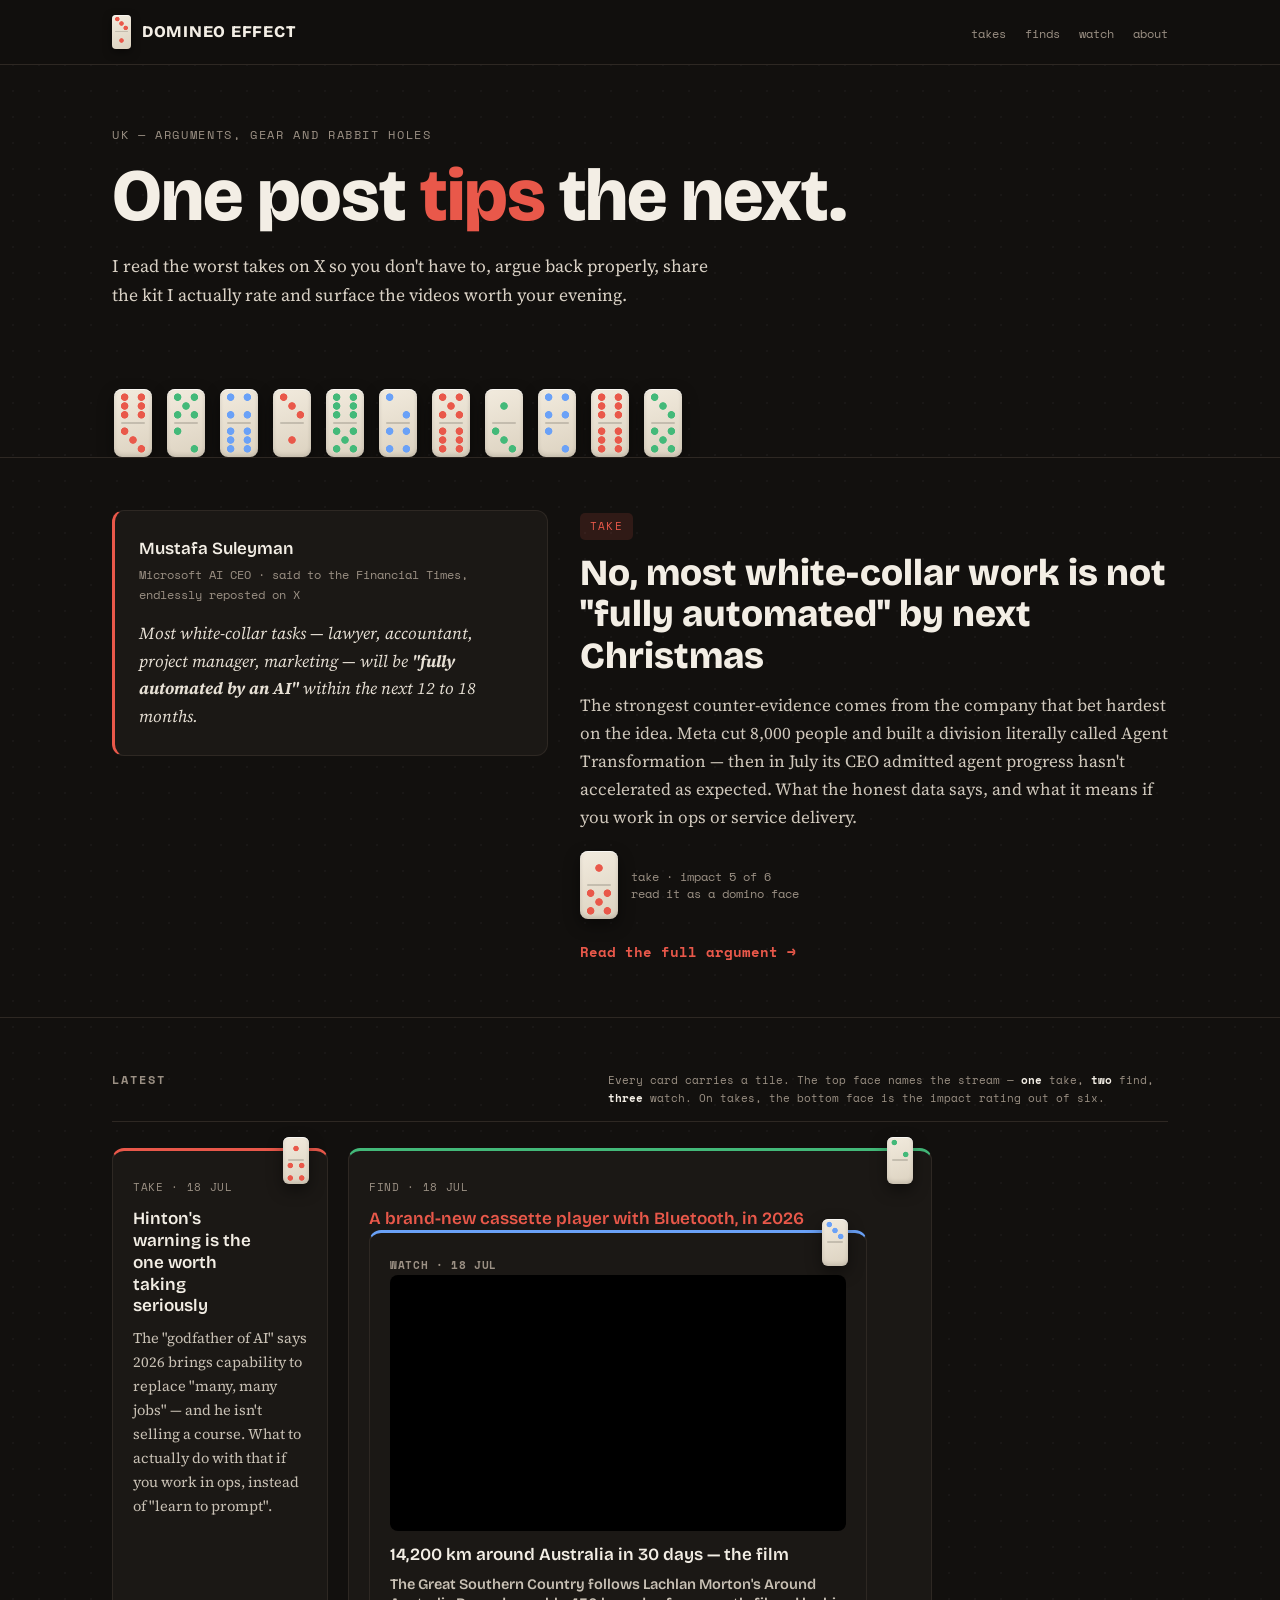
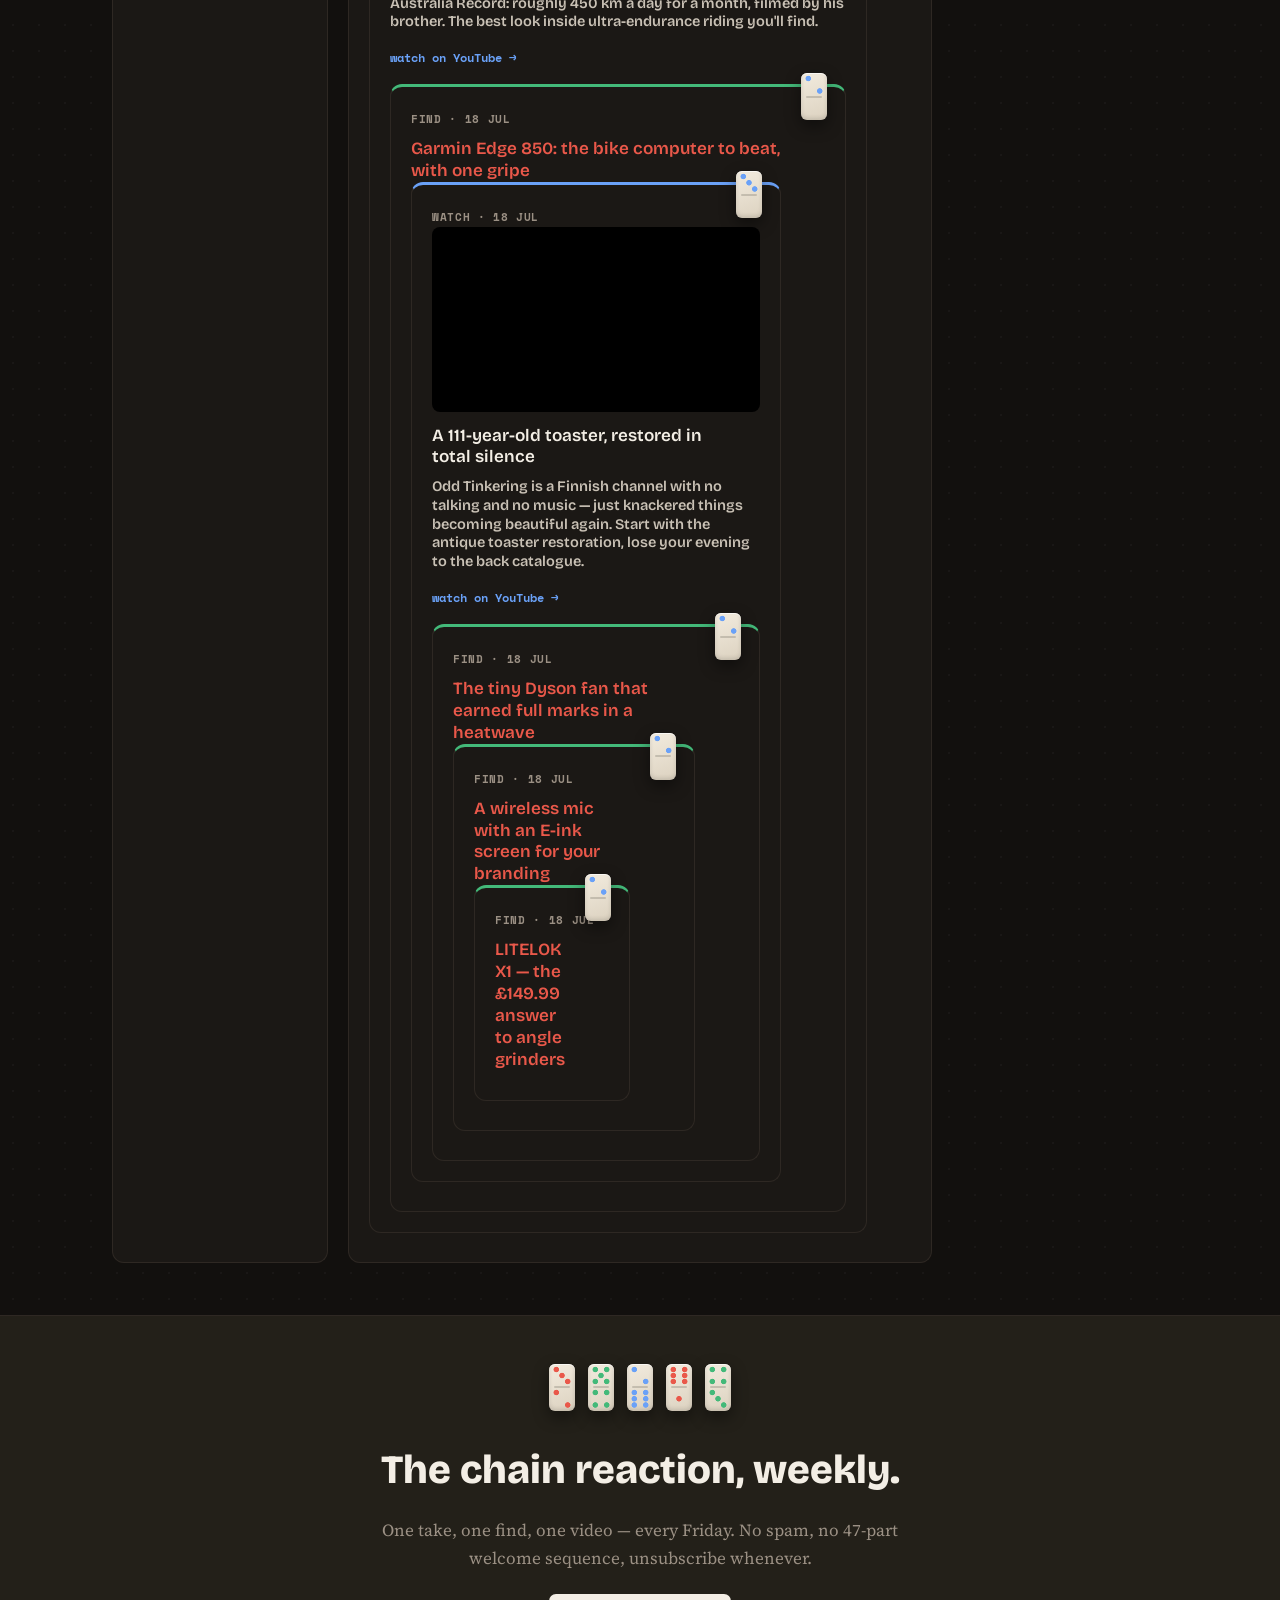
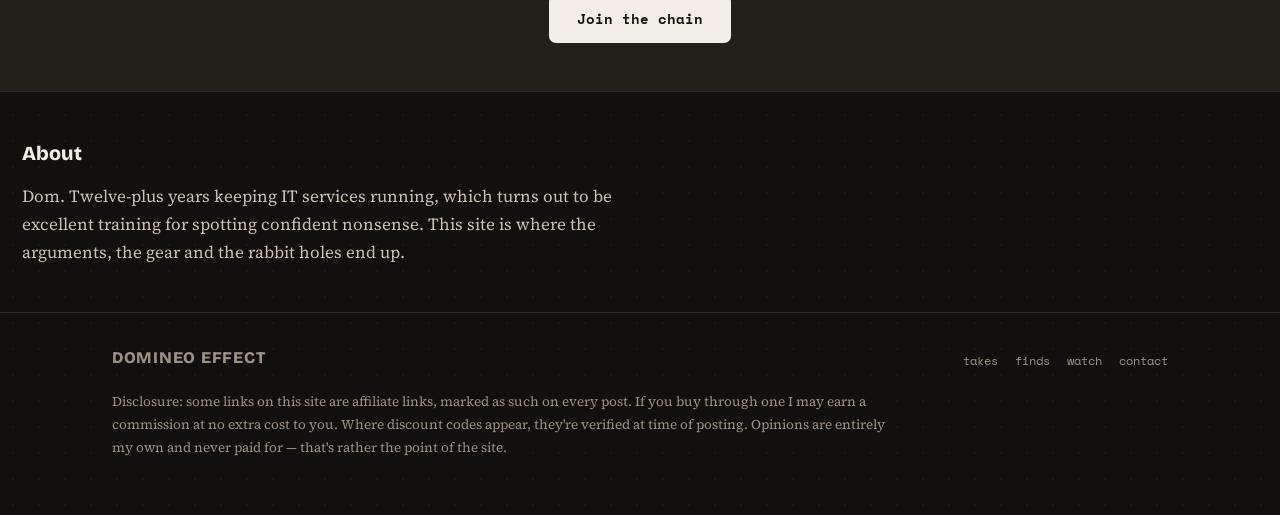
==== index.html @ 7960aaa4 "Delete all content from index.html Removed the entire content of index.html, including the doctype, " ====
<!DOCTYPE html>
<html lang="en-GB">
<head>
<meta charset="UTF-8">
<meta name="viewport" content="width=device-width, initial-scale=1.0">
<title>Domineo Effect — one post tips the next</title>
<meta name="description" content="Arguments, gear and rabbit holes. Takes on the worst posts on X, kit that's actually worth it, and videos worth your evening.">
<link rel="preconnect" href="https://fonts.googleapis.com">
<link rel="preconnect" href="https://fonts.gstatic.com" crossorigin>
<link href="https://fonts.googleapis.com/css2?family=Bricolage+Grotesque:opsz,wght@12..96,400;12..96,600;12..96,800&family=Source+Serif+4:opsz,ital,wght@8..60,0,400;8..60,0,600;8..60,1,400&family=Space+Mono:wght@400;700&display=swap" rel="stylesheet">
<link rel="stylesheet" href="style.css">
</head>
<body>

<header class="site">
  <div class="wrap">
    <a class="brand" href="/">
      <span class="tile" style="--pip:var(--take)" aria-hidden="true"><span class="face f3"></span><span class="face f1"></span></span>
      <span class="logo">DOMINEO EFFECT</span>
    </a>
    <nav class="main">
      <a href="#feed">takes</a><a href="#feed">finds</a><a href="#feed">watch</a><a href="#about">about</a>
    </nav>
  </div>
</header>

<section class="hero">
  <div class="wrap">
    <p class="kicker">UK — arguments, gear and rabbit holes</p>
    <h1>One post <em>tips</em> the next.</h1>
    <p class="lede">I read the worst takes on X so you don't have to, argue back properly, share the kit I actually rate and surface the videos worth your evening.</p>
    <div class="chain-rail">
      <span class="tile hero-tile" style="--pip:var(--take);animation-delay:0.00s" aria-hidden="true"><span class="face f6"></span><span class="face f3"></span></span>
      <span class="tile hero-tile" style="--pip:var(--find);animation-delay:0.13s" aria-hidden="true"><span class="face f5"></span><span class="face f2"></span></span>
      <span class="tile hero-tile" style="--pip:var(--watch);animation-delay:0.26s" aria-hidden="true"><span class="face f4"></span><span class="face f6"></span></span>
      <span class="tile hero-tile" style="--pip:var(--take);animation-delay:0.39s" aria-hidden="true"><span class="face f3"></span><span class="face f1"></span></span>
      <span class="tile hero-tile" style="--pip:var(--find);animation-delay:0.52s" aria-hidden="true"><span class="face f6"></span><span class="face f5"></span></span>
      <span class="tile hero-tile" style="--pip:var(--watch);animation-delay:0.65s" aria-hidden="true"><span class="face f2"></span><span class="face f4"></span></span>
      <span class="tile hero-tile" style="--pip:var(--take);animation-delay:0.78s" aria-hidden="true"><span class="face f5"></span><span class="face f6"></span></span>
      <span class="tile hero-tile" style="--pip:var(--find);animation-delay:0.91s" aria-hidden="true"><span class="face f1"></span><span class="face f3"></span></span>
      <span class="tile hero-tile" style="--pip:var(--watch);animation-delay:1.04s" aria-hidden="true"><span class="face f4"></span><span class="face f2"></span></span>
      <span class="tile hero-tile" style="--pip:var(--take);animation-delay:1.17s" aria-hidden="true"><span class="face f6"></span><span class="face f6"></span></span>
      <span class="tile hero-tile" style="--pip:var(--find);animation-delay:1.30s" aria-hidden="true"><span class="face f3"></span><span class="face f5"></span></span>
    </div>
  </div>
</section>

<section class="featured">
  <div class="wrap">
    <div class="grid">
      <div class="xcard">
        <p class="who">Mustafa Suleyman</p>
        <p class="handle">Microsoft AI CEO · said to the Financial Times, endlessly reposted on X</p>
        <blockquote>Most white-collar tasks — lawyer, accountant, project manager, marketing — will be <strong>"fully automated by an AI"</strong> within the next 12 to 18 months.</blockquote>
      </div>
      <div>
        <span class="stream-label label-take">Take</span>
        <h2>No, most white-collar work is not "fully automated" by next Christmas</h2>
        <p class="standfirst">The strongest counter-evidence comes from the company that bet hardest on the idea. Meta cut 8,000 people and built a division literally called Agent Transformation — then in July its CEO admitted agent progress hasn't accelerated as expected. What the honest data says, and what it means if you work in ops or service delivery.</p>
        <div class="impact">
          <span class="tile" aria-hidden="true"><span class="face f1"></span><span class="face f5"></span></span>
          <span>take · impact 5 of 6<br>read it as a domino face</span>
        </div>
        <a class="readmore" href="take-ai-jobs.html">Read the full argument →</a>
      </div>
    </div>
  </div>
</section>

<section class="feed" id="feed">
  <div class="wrap">
    <div class="feed-head">
      <h3>Latest</h3>
      <p class="key">Every card carries a tile. The top face names the stream — <b>one</b> take, <b>two</b> find, <b>three</b> watch. On takes, the bottom face is the impact rating out of six.</p>
    </div>
    <div class="rule"></div>
    <div class="cards">

      <a class="card take" href="#">
        <span class="badge"><span class="tile tile-sm" aria-hidden="true"><span class="face f1"></span><span class="face f4"></span></span></span>
        <span class="date">TAKE · 18 JUL</span>
        <h4>Hinton's warning is the one worth taking seriously</h4>
        <p>The "godfather of AI" says 2026 brings capability to replace "many, many jobs" — and he isn't selling a course. What to actually do with that if you work in ops, instead of "learn to prompt".</p>
      </a>

      <article class="card find">
        <span class="badge"><span class="tile tile-sm" aria-hidden="true"><span class="face f2"></span><span class="face f0"></span></span></span>
        <span class="date">FIND · 18 JUL</span>
        <h4><a href="https://www.techradar.com/tech/the-best-tech-of-2026-so-far-the-21-finest-gadgets-weve-tested-this-year" target="_blank" rel="noopener">A brand-new cassette player with Bluetooth, in 2026</a>

      <article class="card watch">
        <span class="badge"><span class="tile tile-sm" aria-hidden="true"><span class="face f3"></span><span class="face f0"></span></span></span>
        <span class="date">WATCH · 18 JUL</span>
        <div class="embed"><iframe src="https://www.youtube-nocookie.com/embed/XW1F79sfftA" title="The Great Southern Country — Lachlan Morton's Around Australia Record" loading="lazy" referrerpolicy="strict-origin-when-cross-origin" allow="accelerometer; autoplay; clipboard-write; encrypted-media; gyroscope; picture-in-picture" allowfullscreen></iframe></div>
        <h4>14,200 km around Australia in 30 days — the film</h4>
        <p>The Great Southern Country follows Lachlan Morton's Around Australia Record: roughly 450 km a day for a month, filmed by his brother. The best look inside ultra-endurance riding you'll find.</p>
        <p class="links"><a href="https://www.youtube.com/watch?v=XW1F79sfftA" target="_blank" rel="noopener">watch on YouTube →</a>

      <article class="card find">
        <span class="badge"><span class="tile tile-sm" aria-hidden="true"><span class="face f2"></span><span class="face f0"></span></span></span>
        <span class="date">FIND · 18 JUL</span>
        <h4><a href="https://www.cyclingweekly.com/group-tests/cycling-gps-units-buyers-guide-181254" target="_blank" rel="noopener">Garmin Edge 850: the bike computer to beat, with one gripe</a>

      <article class="card watch">
        <span class="badge"><span class="tile tile-sm" aria-hidden="true"><span class="face f3"></span><span class="face f0"></span></span></span>
        <span class="date">WATCH · 18 JUL</span>
        <div class="embed"><iframe src="https://www.youtube-nocookie.com/embed/Ab02a_EKtcg" title="Odd Tinkering — 111 Years Old Antique Toaster Restoration" loading="lazy" referrerpolicy="strict-origin-when-cross-origin" allow="accelerometer; autoplay; clipboard-write; encrypted-media; gyroscope; picture-in-picture" allowfullscreen></iframe></div>
        <h4>A 111-year-old toaster, restored in total silence</h4>
        <p>Odd Tinkering is a Finnish channel with no talking and no music — just knackered things becoming beautiful again. Start with the antique toaster restoration, lose your evening to the back catalogue.</p>
        <p class="links"><a href="https://www.youtube.com/watch?v=Ab02a_EKtcg" target="_blank" rel="noopener">watch on YouTube →</a>

      <article class="card find">
        <span class="badge"><span class="tile tile-sm" aria-hidden="true"><span class="face f2"></span><span class="face f0"></span></span></span>
        <span class="date">FIND · 18 JUL</span>
        <h4><a href="https://www.techradar.com/home/top-tech-of-the-month-the-best-new-gadgets-weve-tested-for-july-2026" target="_blank" rel="noopener">The tiny Dyson fan that earned full marks in a heatwave</a>

      <article class="card find">
        <span class="badge"><span class="tile tile-sm" aria-hidden="true"><span class="face f2"></span><span class="face f0"></span></span></span>
        <span class="date">FIND · 18 JUL</span>
        <h4><a href="https://www.techradar.com/tech/top-tech-of-the-month-the-best-new-gadgets-weve-tested-for-june-2026" target="_blank" rel="noopener">A wireless mic with an E-ink screen for your branding</a>

      <article class="card find">
        <span class="badge"><span class="tile tile-sm" aria-hidden="true"><span class="face f2"></span><span class="face f0"></span></span></span>
        <span class="date">FIND · 18 JUL</span>
        <h4><a href="https://www.litelok.com/blogs/news/21-cool-bike-accessories-and-bike-gadgets-for-2021" target="_blank" rel="noopener">LITELOK X1 — the £149.99 answer to angle grinders</a>

    </div>
  </div>
</section>

<section class="chain">
  <div class="wrap">
    <div class="rail">
      <span class="tile tile-sm" style="--pip:var(--take)" aria-hidden="true"><span class="face f3"></span><span class="face f2"></span></span>
      <span class="tile tile-sm" style="--pip:var(--find)" aria-hidden="true"><span class="face f5"></span><span class="face f4"></span></span>
      <span class="tile tile-sm" style="--pip:var(--watch)" aria-hidden="true"><span class="face f2"></span><span class="face f6"></span></span>
      <span class="tile tile-sm" style="--pip:var(--take)" aria-hidden="true"><span class="face f6"></span><span class="face f1"></span></span>
      <span class="tile tile-sm" style="--pip:var(--find)" aria-hidden="true"><span class="face f4"></span><span class="face f3"></span></span>
    </div>
    <h3>The chain reaction, weekly.</h3>
    <p>One take, one find, one video — every Friday. No spam, no 47-part welcome sequence, unsubscribe whenever.</p>
    <a class="btn" href="#">Join the chain</a>
  </div>
</section>

<section class="about" id="about">
  <div class="wrap">
    <h3>About</h3>
    <p>Dom. Twelve-plus years keeping IT services running, which turns out to be excellent training for spotting confident nonsense. This site is where the arguments, the gear and the rabbit holes end up.</p>
  </div>
</section>

<footer class="site">
  <div class="wrap">
    <div class="top">
      <span class="logo">DOMINEO EFFECT</span>
      <nav>
        <a href="#feed">takes</a><a href="#feed">finds</a><a href="#feed">watch</a><a href="#about">contact</a>
      </nav>
    </div>
    <p class="disclosure">Disclosure: some links on this site are affiliate links, marked as such on every post. If you buy through one I may earn a commission at no extra cost to you. Where discount codes appear, they're verified at time of posting. Opinions are entirely my own and never paid for — that's rather the point of the site.</p>
  </div>
</footer>

</body>
</html>
---- style.css ----
/* Domineo Effect — shared styles. Edit here to restyle every page. */
:root{
  --paper:#12100E; --panel:#1B1815; --raised:#232019;
  --ink:#F3EEE5; --body:#C9C1B5; --muted:#9B9084; --line:#2E2823;
  --take:#E9584A; --find:#43B979; --watch:#6AA1F7;
  --bone-a:#F2EBDE; --bone-b:#DCD2C0; --slot:#0B0A09;
}
*{box-sizing:border-box;margin:0;padding:0}
html{scroll-behavior:smooth}
body{
  background-color:var(--paper);
  background-image:radial-gradient(circle at 50% 50%, rgba(243,238,229,.035) 1px, transparent 1.4px);
  background-size:26px 26px;
  color:var(--ink);font-family:"Source Serif 4",Georgia,serif;font-size:17px;line-height:1.65;
}
a{color:inherit}
.wrap{max-width:1100px;margin:0 auto;padding:0 22px}

/* ---- domino tile ---- */
.tile{
  --pip:var(--slot); --pr:3.4px;
  display:inline-grid;grid-template-rows:1fr 1fr;
  width:38px;height:68px;border-radius:8px;flex:none;
  background:linear-gradient(160deg,var(--bone-a),var(--bone-b));
  box-shadow:inset 0 1px 0 rgba(255,255,255,.7), inset 0 -2px 4px rgba(0,0,0,.13), 0 6px 16px rgba(0,0,0,.45);
  position:relative;
}
.tile::after{content:"";position:absolute;left:7px;right:7px;top:50%;height:2px;margin-top:-1px;background:rgba(11,10,9,.16);border-radius:2px}
.face{background-repeat:no-repeat;background-position:center;border-radius:7px}
.tile-sm{width:26px;height:47px;--pr:2.4px;border-radius:6px}
.tile-sm::after{left:5px;right:5px}
.f0{background-image:none}
.f1{background-image:radial-gradient(circle at 50% 50%, var(--pip) var(--pr), transparent calc(var(--pr) + .7px))}
.f2{background-image:radial-gradient(circle at 28% 24%, var(--pip) var(--pr), transparent calc(var(--pr) + .7px)),radial-gradient(circle at 72% 76%, var(--pip) var(--pr), transparent calc(var(--pr) + .7px))}
.f3{background-image:radial-gradient(circle at 28% 24%, var(--pip) var(--pr), transparent calc(var(--pr) + .7px)),radial-gradient(circle at 50% 50%, var(--pip) var(--pr), transparent calc(var(--pr) + .7px)),radial-gradient(circle at 72% 76%, var(--pip) var(--pr), transparent calc(var(--pr) + .7px))}
.f4{background-image:radial-gradient(circle at 28% 24%, var(--pip) var(--pr), transparent calc(var(--pr) + .7px)),radial-gradient(circle at 72% 24%, var(--pip) var(--pr), transparent calc(var(--pr) + .7px)),radial-gradient(circle at 28% 76%, var(--pip) var(--pr), transparent calc(var(--pr) + .7px)),radial-gradient(circle at 72% 76%, var(--pip) var(--pr), transparent calc(var(--pr) + .7px))}
.f5{background-image:radial-gradient(circle at 28% 24%, var(--pip) var(--pr), transparent calc(var(--pr) + .7px)),radial-gradient(circle at 72% 24%, var(--pip) var(--pr), transparent calc(var(--pr) + .7px)),radial-gradient(circle at 50% 50%, var(--pip) var(--pr), transparent calc(var(--pr) + .7px)),radial-gradient(circle at 28% 76%, var(--pip) var(--pr), transparent calc(var(--pr) + .7px)),radial-gradient(circle at 72% 76%, var(--pip) var(--pr), transparent calc(var(--pr) + .7px))}
.f6{background-image:radial-gradient(circle at 28% 24%, var(--pip) var(--pr), transparent calc(var(--pr) + .7px)),radial-gradient(circle at 72% 24%, var(--pip) var(--pr), transparent calc(var(--pr) + .7px)),radial-gradient(circle at 28% 50%, var(--pip) var(--pr), transparent calc(var(--pr) + .7px)),radial-gradient(circle at 72% 50%, var(--pip) var(--pr), transparent calc(var(--pr) + .7px)),radial-gradient(circle at 28% 76%, var(--pip) var(--pr), transparent calc(var(--pr) + .7px)),radial-gradient(circle at 72% 76%, var(--pip) var(--pr), transparent calc(var(--pr) + .7px))}

/* ---- header ---- */
header.site{position:sticky;top:0;z-index:20;background:rgba(18,16,14,.9);backdrop-filter:blur(8px);border-bottom:1px solid var(--line)}
header.site .wrap{display:flex;align-items:center;justify-content:space-between;padding-top:15px;padding-bottom:15px}
.brand{display:flex;align-items:center;gap:11px;text-decoration:none}
.brand .tile{width:19px;height:34px;--pr:1.9px;border-radius:4px;box-shadow:inset 0 1px 0 rgba(255,255,255,.6),0 3px 8px rgba(0,0,0,.5)}
.brand .tile::after{left:3px;right:3px;height:1px}
.logo{font-family:"Bricolage Grotesque",sans-serif;font-weight:800;letter-spacing:.045em;font-size:1.02rem;text-decoration:none}
nav.main a{font-family:"Space Mono",monospace;font-size:.78rem;text-decoration:none;margin-left:19px;color:var(--muted)}
nav.main a:hover{color:var(--ink)}

/* ---- hero ---- */
.hero{padding:60px 0 0;border-bottom:1px solid var(--line);overflow:hidden}
.kicker{font-family:"Space Mono",monospace;font-size:.73rem;letter-spacing:.14em;text-transform:uppercase;color:var(--muted)}
.hero h1{font-family:"Bricolage Grotesque",sans-serif;font-weight:800;font-size:clamp(2.5rem,6.4vw,4.6rem);line-height:1;margin:16px 0 18px;letter-spacing:-.015em}
.hero h1 em{font-style:normal;color:var(--take)}
.hero p.lede{max-width:600px;font-size:1.09rem;color:#D9D1C5}
.chain-rail{display:flex;gap:15px;align-items:flex-end;height:104px;margin-top:44px;padding-left:2px}
.hero-tile{transform-origin:bottom right;animation:topple 5.2s cubic-bezier(.7,0,.3,1) infinite}
@keyframes topple{0%,6%{transform:rotate(0)}20%,68%{transform:rotate(70deg)}84%,100%{transform:rotate(0)}}
@media (prefers-reduced-motion:reduce){.hero-tile{animation:none;transform:rotate(26deg)}}

/* ---- featured ---- */
.featured{padding:52px 0;border-bottom:1px solid var(--line)}
.featured .grid{display:grid;grid-template-columns:1fr 1.35fr;gap:32px;align-items:start}
.xcard{background:var(--panel);border:1px solid var(--line);border-left:3px solid var(--take);border-radius:12px;padding:24px}
.xcard .who{font-family:"Bricolage Grotesque",sans-serif;font-weight:600}
.xcard .handle{font-family:"Space Mono",monospace;font-size:.75rem;color:var(--muted);margin-top:2px}
.xcard blockquote{margin:15px 0 0;font-size:1.05rem;font-style:italic;color:#E6DFD4}
.stream-label{display:inline-block;font-family:"Space Mono",monospace;font-size:.7rem;letter-spacing:.12em;text-transform:uppercase;padding:4px 10px;border-radius:5px;margin-bottom:13px;background:rgba(233,88,74,.14);color:var(--take)}
.label-take{background:rgba(233,88,74,.14);color:var(--take)}
.featured h2{font-family:"Bricolage Grotesque",sans-serif;font-weight:800;font-size:clamp(1.55rem,3.5vw,2.3rem);line-height:1.13;margin-bottom:13px}
.featured .standfirst{color:#CFC7BB;margin-bottom:20px}
.impact{display:flex;align-items:center;gap:13px;margin:18px 0}
.impact .tile{--pip:var(--take)}
.impact span{font-family:"Space Mono",monospace;font-size:.72rem;color:var(--muted);line-height:1.5}
.readmore{font-family:"Space Mono",monospace;font-size:.85rem;color:var(--take);text-decoration:none;font-weight:700}
.readmore:hover{text-decoration:underline}

/* ---- feed ---- */
.feed{padding:52px 0}
.feed-head{display:flex;align-items:baseline;justify-content:space-between;gap:20px;flex-wrap:wrap;margin-bottom:8px}
.feed h3{font-family:"Space Mono",monospace;font-size:.78rem;letter-spacing:.16em;text-transform:uppercase;color:var(--muted)}
.key{font-family:"Space Mono",monospace;font-size:.7rem;color:var(--muted);max-width:560px;line-height:1.6}
.key b{color:var(--ink);font-weight:700}
.rule{height:1px;background:var(--line);margin:14px 0 26px}
.cards{display:grid;grid-template-columns:repeat(3,1fr);gap:20px}
.card{display:block;text-decoration:none;background:var(--panel);border:1px solid var(--line);border-top:3px solid var(--line);border-radius:12px;padding:20px;position:relative;transition:transform .14s ease}
.card:hover{transform:translateY(-4px)}
.card .badge{position:absolute;top:-14px;right:18px}
.card.take{border-top-color:var(--take)}
.card.find{border-top-color:var(--find)}
.card.watch{border-top-color:var(--watch)}
.card.take .badge .tile{--pip:var(--take)}
.card.find .badge .tile{--pip:var(--find)}
.card.watch .badge .tile{--pip:var(--watch)}
.card .date{font-family:"Space Mono",monospace;font-size:.68rem;color:var(--muted);letter-spacing:.06em}
.card h4{font-family:"Bricolage Grotesque",sans-serif;font-weight:600;font-size:1.07rem;line-height:1.28;margin:9px 44px 9px 0}
.card p{font-size:.91rem;color:var(--body)}
.card h4 a{text-decoration:none}
.card h4 a:hover{text-decoration:underline}
.card .links{margin-top:11px}
.card .links a{font-family:"Space Mono",monospace;font-size:.73rem;font-weight:700;text-decoration:none;margin-right:15px}
.card .links a:hover{text-decoration:underline}
.card.find .links a{color:var(--find)}
.card.watch .links a{color:var(--watch)}
.card .dur{display:inline-block;font-family:"Space Mono",monospace;font-size:.68rem;background:rgba(106,161,247,.14);color:var(--watch);padding:3px 8px;border-radius:5px;margin-top:11px}
.card .aff{display:block;font-family:"Space Mono",monospace;font-size:.66rem;color:var(--muted);margin-top:13px;border-top:1px dashed var(--line);padding-top:9px}
.embed{position:relative;aspect-ratio:16/9;border-radius:8px;overflow:hidden;background:#000;margin-bottom:13px}
.embed iframe{position:absolute;inset:0;width:100%;height:100%;border:0}

/* ---- chain cta ---- */
.chain{border-top:1px solid var(--line);border-bottom:1px solid var(--line);background:var(--raised);padding:48px 0;text-align:center}
.chain h3{font-family:"Bricolage Grotesque",sans-serif;font-weight:800;font-size:clamp(1.6rem,4vw,2.5rem)}
.chain p{max-width:520px;margin:13px auto 22px;color:var(--muted)}
.chain .rail{display:flex;gap:13px;justify-content:center;margin-bottom:26px}
.btn{display:inline-block;font-family:"Space Mono",monospace;font-size:.88rem;background:var(--ink);color:var(--paper);padding:13px 28px;border-radius:7px;text-decoration:none;font-weight:700}
.btn:hover{opacity:.86}

/* ---- about + footer ---- */
.about{padding:46px 0;max-width:660px}
.about h3{font-family:"Bricolage Grotesque",sans-serif;font-weight:800;margin-bottom:11px}
.about p{color:var(--body)}
footer.site{border-top:1px solid var(--line);padding:32px 0 56px;color:var(--muted)}
footer.site .top{display:flex;justify-content:space-between;align-items:center;gap:16px;flex-wrap:wrap;margin-bottom:18px}
footer.site nav a{font-family:"Space Mono",monospace;font-size:.76rem;text-decoration:none;margin-left:17px}
.disclosure{font-size:.84rem;max-width:780px;line-height:1.7}

/* ---- article pages ---- */
article{max-width:700px;margin:0 auto;padding:54px 22px 76px}
article h1{font-family:"Bricolage Grotesque",sans-serif;font-weight:800;font-size:clamp(1.9rem,5vw,3rem);line-height:1.08;margin:16px 0 14px;letter-spacing:-.01em}
.byline{font-family:"Space Mono",monospace;font-size:.74rem;color:var(--muted);margin-bottom:6px}
article p{margin-bottom:1.2em;color:var(--body)}
article h2{font-family:"Bricolage Grotesque",sans-serif;font-weight:600;font-size:1.36rem;margin:1.7em 0 .6em;color:var(--ink)}
article a{color:var(--take);text-decoration-thickness:1px;text-underline-offset:2px}
article .xcard{margin:0 0 30px}
article .xcard p{margin-bottom:0}
article strong{color:var(--ink)}
.back{font-family:"Space Mono",monospace;font-size:.85rem;text-decoration:none;color:var(--take);font-weight:700}
.pips{display:flex;gap:5px;align-items:center;margin:14px 0 30px}
.pips span{width:11px;height:11px;border-radius:50%;border:1.5px solid var(--take)}
.pips span.on{background:var(--take)}
.pips .pips-label{font-family:"Space Mono",monospace;font-size:.72rem;color:var(--muted);margin-left:8px;border:0;width:auto;height:auto;border-radius:0}

@media (max-width:900px){
  .featured .grid{grid-template-columns:1fr}
  .cards{grid-template-columns:1fr 1fr}
}
@media (max-width:600px){
  .cards{grid-template-columns:1fr}
  nav.main a{margin-left:13px}
  .chain-rail{gap:10px;height:88px}
  .tile{width:32px;height:57px}
}
a:focus-visible,.card:focus-visible,.btn:focus-visible{outline:2px solid var(--watch);outline-offset:3px}
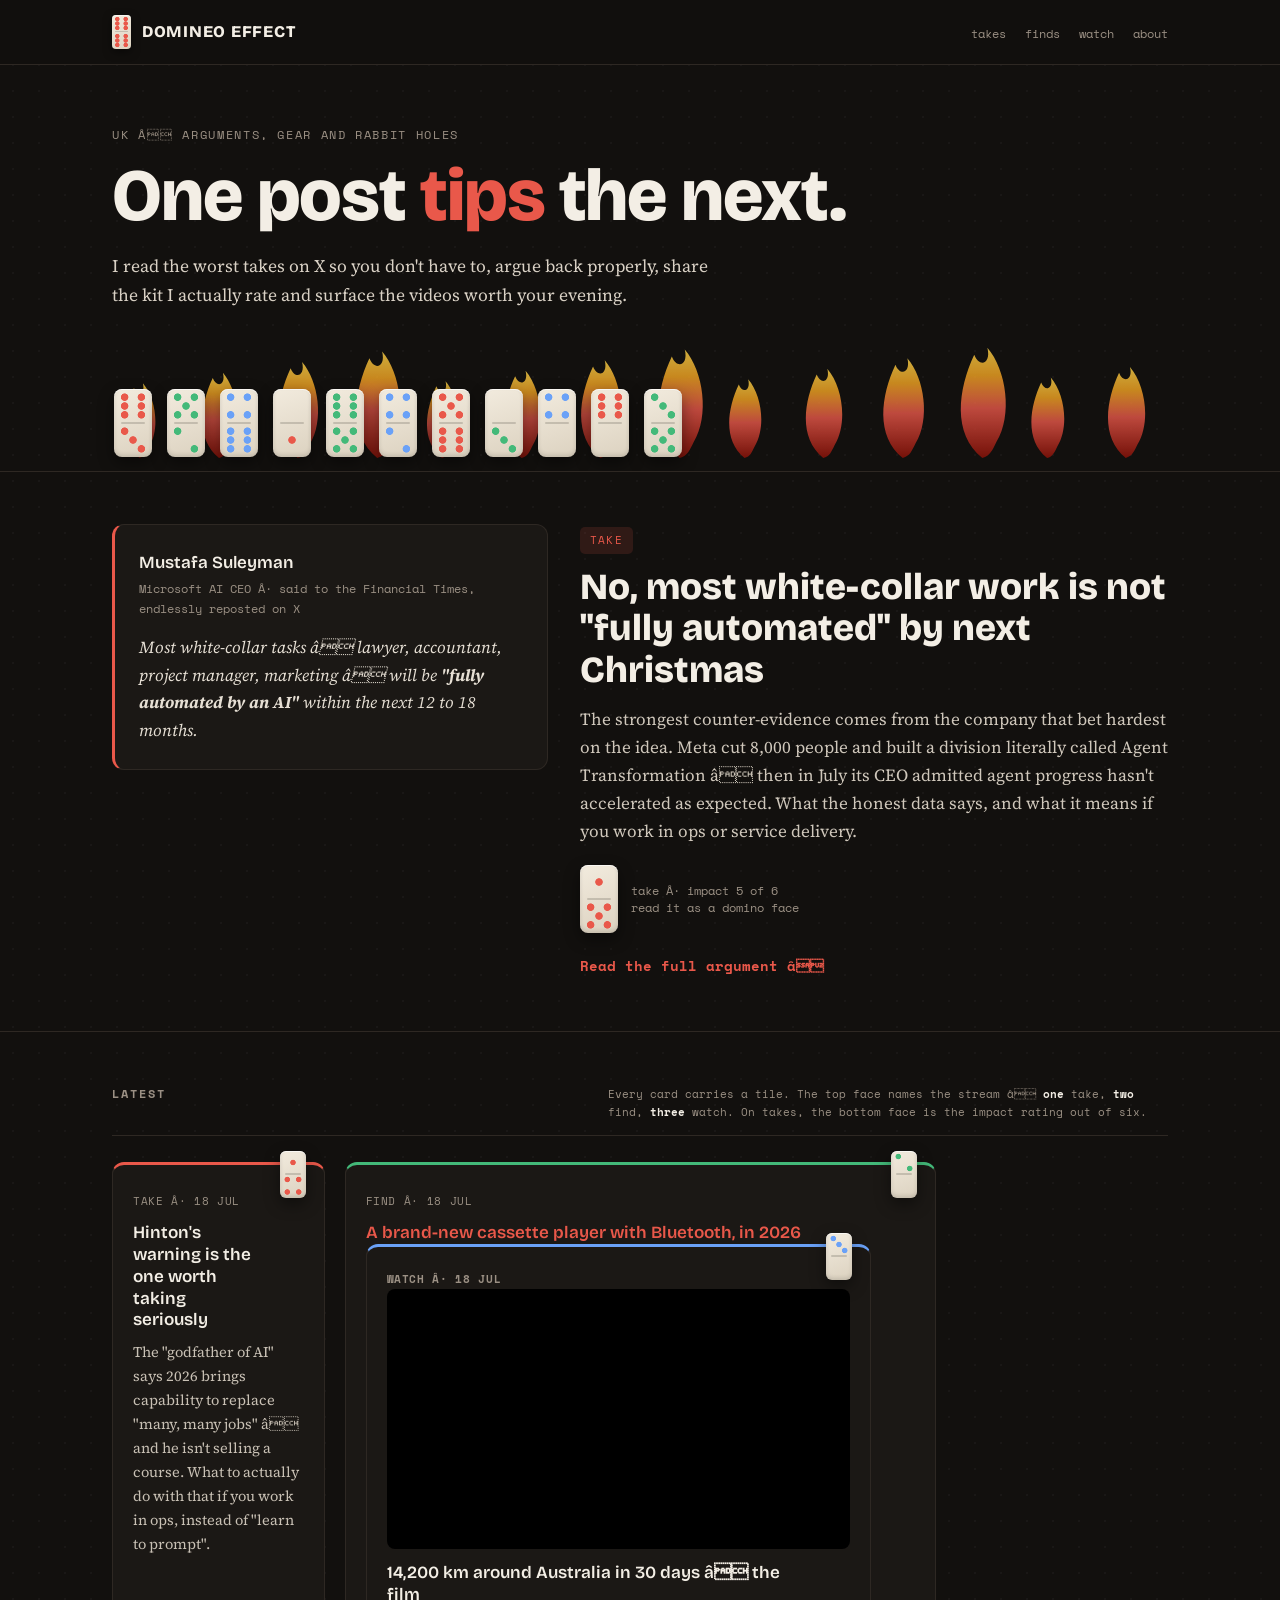
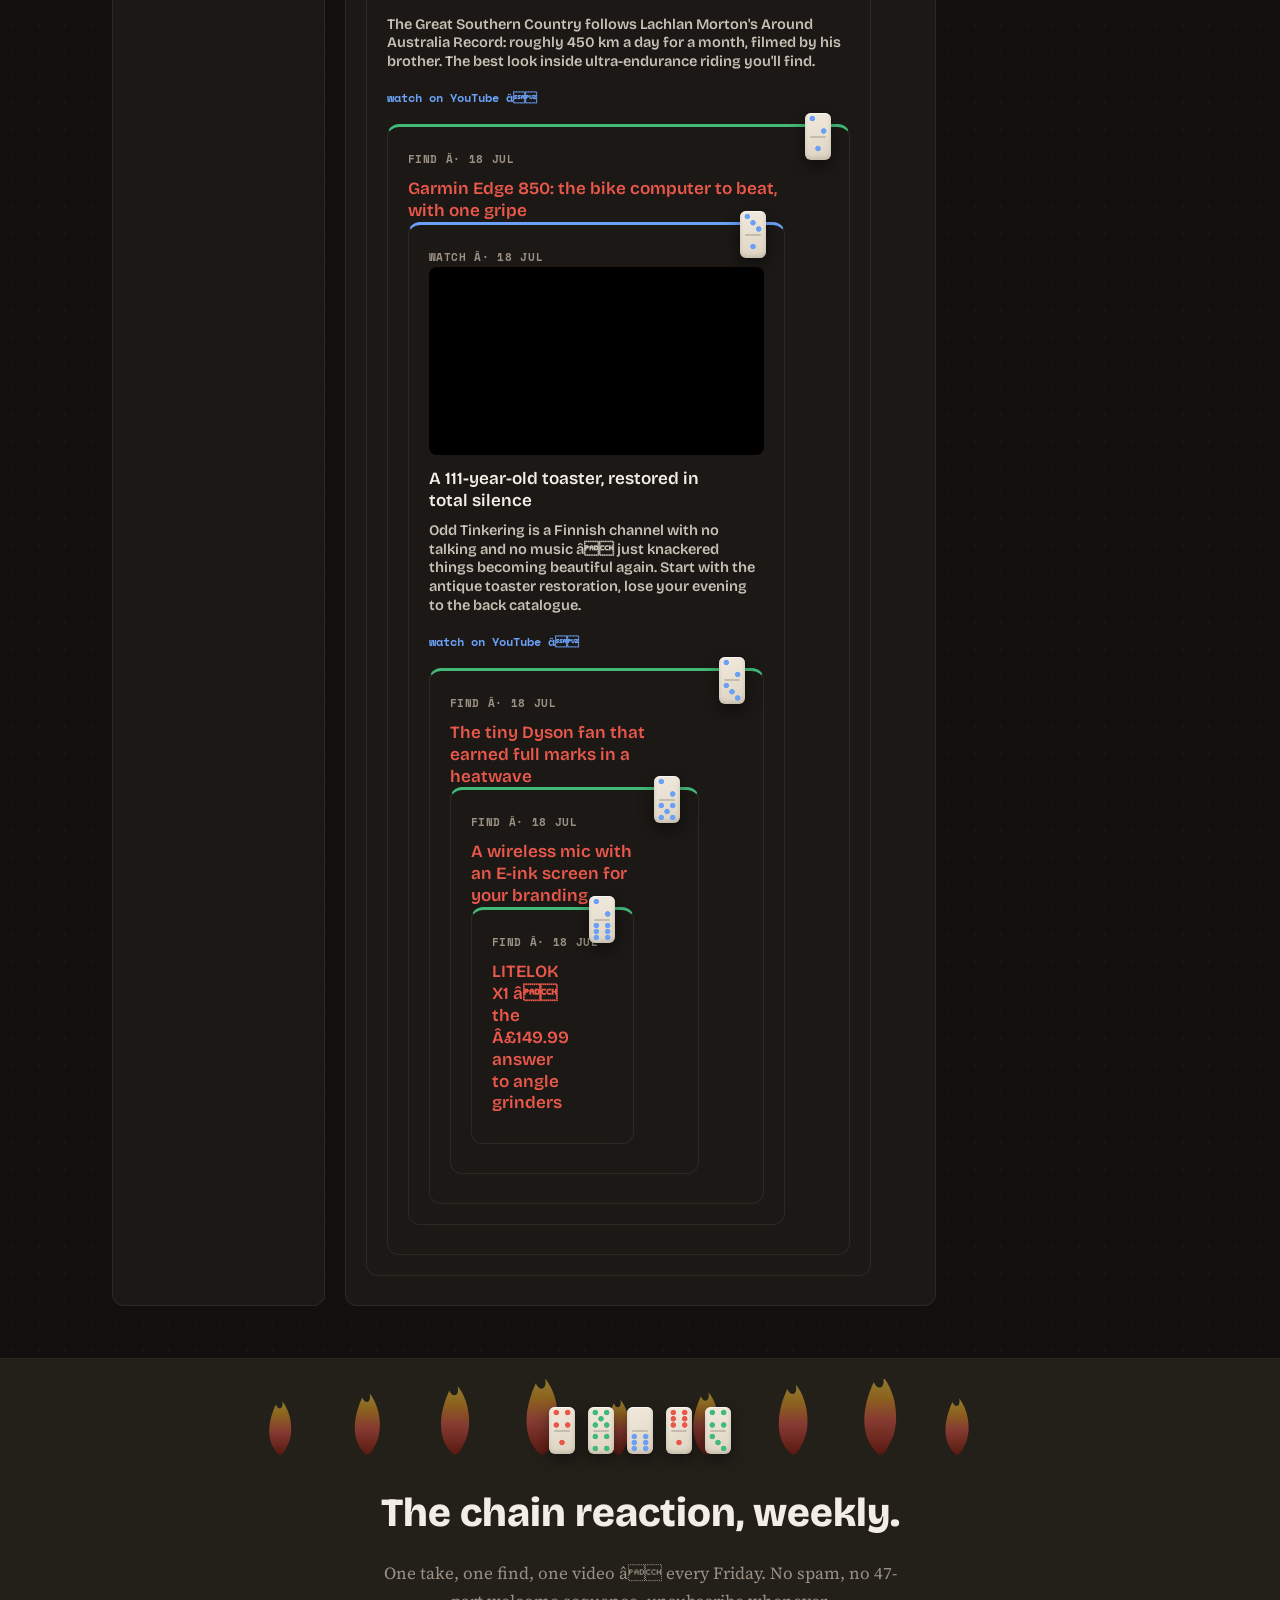
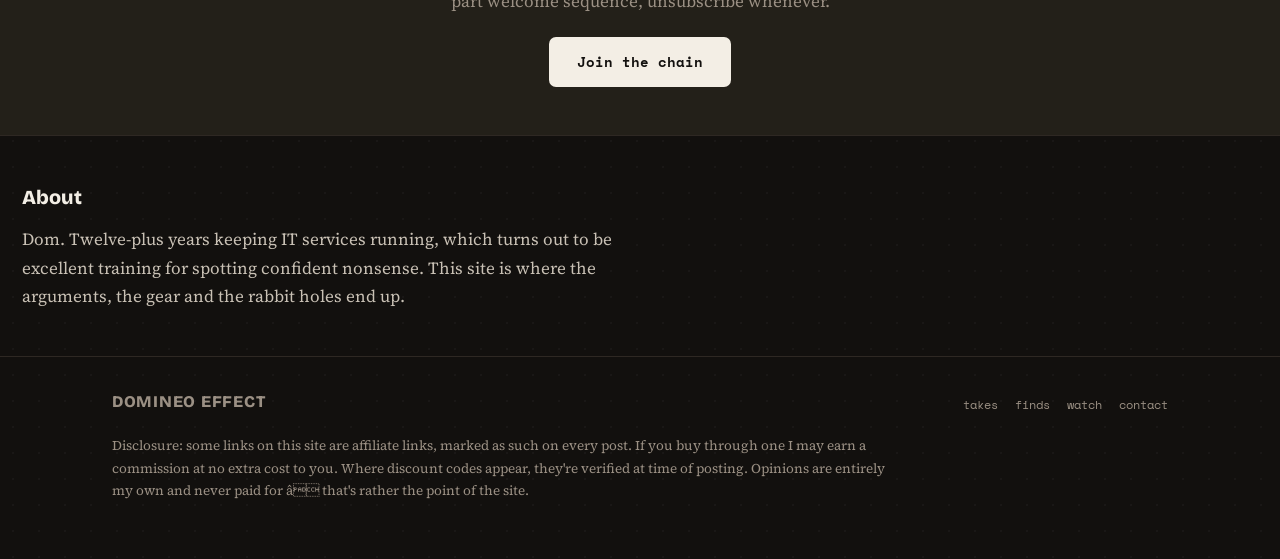
==== commit 07bc3278: "Fix character encoding in index.html Corrected character encoding issues in HTML file." ====
--- a/index.html
+++ b/index.html
@@ -3,7 +3,7 @@
 <head>
 <meta charset="UTF-8">
 <meta name="viewport" content="width=device-width, initial-scale=1.0">
-<title>Domineo Effect — one post tips the next</title>
+<title>Domineo Effect â one post tips the next</title>
 <meta name="description" content="Arguments, gear and rabbit holes. Takes on the worst posts on X, kit that's actually worth it, and videos worth your evening.">
 <link rel="preconnect" href="https://fonts.googleapis.com">
 <link rel="preconnect" href="https://fonts.gstatic.com" crossorigin>
@@ -15,7 +15,7 @@
 <header class="site">
   <div class="wrap">
     <a class="brand" href="/">
-      <span class="tile" style="--pip:var(--take)" aria-hidden="true"><span class="face f3"></span><span class="face f1"></span></span>
+      <span class="tile" style="--pip:var(--take)" aria-hidden="true"><span class="face f6"></span><span class="face f6"></span></span>
       <span class="logo">DOMINEO EFFECT</span>
     </a>
     <nav class="main">
@@ -26,21 +26,22 @@
 
 <section class="hero">
   <div class="wrap">
-    <p class="kicker">UK — arguments, gear and rabbit holes</p>
+    <p class="kicker">UK â arguments, gear and rabbit holes</p>
     <h1>One post <em>tips</em> the next.</h1>
     <p class="lede">I read the worst takes on X so you don't have to, argue back properly, share the kit I actually rate and surface the videos worth your evening.</p>
-    <div class="chain-rail">
-      <span class="tile hero-tile" style="--pip:var(--take);animation-delay:0.00s" aria-hidden="true"><span class="face f6"></span><span class="face f3"></span></span>
-      <span class="tile hero-tile" style="--pip:var(--find);animation-delay:0.13s" aria-hidden="true"><span class="face f5"></span><span class="face f2"></span></span>
-      <span class="tile hero-tile" style="--pip:var(--watch);animation-delay:0.26s" aria-hidden="true"><span class="face f4"></span><span class="face f6"></span></span>
-      <span class="tile hero-tile" style="--pip:var(--take);animation-delay:0.39s" aria-hidden="true"><span class="face f3"></span><span class="face f1"></span></span>
-      <span class="tile hero-tile" style="--pip:var(--find);animation-delay:0.52s" aria-hidden="true"><span class="face f6"></span><span class="face f5"></span></span>
-      <span class="tile hero-tile" style="--pip:var(--watch);animation-delay:0.65s" aria-hidden="true"><span class="face f2"></span><span class="face f4"></span></span>
-      <span class="tile hero-tile" style="--pip:var(--take);animation-delay:0.78s" aria-hidden="true"><span class="face f5"></span><span class="face f6"></span></span>
-      <span class="tile hero-tile" style="--pip:var(--find);animation-delay:0.91s" aria-hidden="true"><span class="face f1"></span><span class="face f3"></span></span>
-      <span class="tile hero-tile" style="--pip:var(--watch);animation-delay:1.04s" aria-hidden="true"><span class="face f4"></span><span class="face f2"></span></span>
-      <span class="tile hero-tile" style="--pip:var(--take);animation-delay:1.17s" aria-hidden="true"><span class="face f6"></span><span class="face f6"></span></span>
-      <span class="tile hero-tile" style="--pip:var(--find);animation-delay:1.30s" aria-hidden="true"><span class="face f3"></span><span class="face f5"></span></span>
+    <div class="chain-rail" style="position:relative">
+      <svg class="flames" viewBox="0 0 1200 120" preserveAspectRatio="xMidYMax meet" aria-hidden="true"><defs><linearGradient id="flh" x1="0" y1="1" x2="0" y2="0"><stop offset="0" stop-color="#8E1208"/><stop offset=".45" stop-color="#E9584A"/><stop offset=".75" stop-color="#F5A623"/><stop offset="1" stop-color="#FFD64A"/></linearGradient></defs><g class="lick" style="--d:0.00s"><path d="M40 120 C10 96 16 52 32 18 C37 31 49 27 45 11 C64 33 70 78 54 104 C50 112 48 118 40 120 Z" transform="translate(0,26.4) scale(0.78)" fill="url(#flh)"/></g><g class="lick" style="--d:0.37s"><path d="M40 120 C10 96 16 52 32 18 C37 31 49 27 45 11 C64 33 70 78 54 104 C50 112 48 118 40 120 Z" transform="translate(86,13.2) scale(0.89)" fill="url(#flh)"/></g><g class="lick" style="--d:0.74s"><path d="M40 120 C10 96 16 52 32 18 C37 31 49 27 45 11 C64 33 70 78 54 104 C50 112 48 118 40 120 Z" transform="translate(171,0.0) scale(1.00)" fill="url(#flh)"/></g><g class="lick" style="--d:1.11s"><path d="M40 120 C10 96 16 52 32 18 C37 31 49 27 45 11 C64 33 70 78 54 104 C50 112 48 118 40 120 Z" transform="translate(257,-13.2) scale(1.11)" fill="url(#flh)"/></g><g class="lick" style="--d:1.48s"><path d="M40 120 C10 96 16 52 32 18 C37 31 49 27 45 11 C64 33 70 78 54 104 C50 112 48 118 40 120 Z" transform="translate(343,24.0) scale(0.80)" fill="url(#flh)"/></g><g class="lick" style="--d:0.25s"><path d="M40 120 C10 96 16 52 32 18 C37 31 49 27 45 11 C64 33 70 78 54 104 C50 112 48 118 40 120 Z" transform="translate(429,10.8) scale(0.91)" fill="url(#flh)"/></g><g class="lick" style="--d:0.62s"><path d="M40 120 C10 96 16 52 32 18 C37 31 49 27 45 11 C64 33 70 78 54 104 C50 112 48 118 40 120 Z" transform="translate(514,-2.4) scale(1.02)" fill="url(#flh)"/></g><g class="lick" style="--d:0.99s"><path d="M40 120 C10 96 16 52 32 18 C37 31 49 27 45 11 C64 33 70 78 54 104 C50 112 48 118 40 120 Z" transform="translate(600,-15.6) scale(1.13)" fill="url(#flh)"/></g><g class="lick" style="--d:1.36s"><path d="M40 120 C10 96 16 52 32 18 C37 31 49 27 45 11 C64 33 70 78 54 104 C50 112 48 118 40 120 Z" transform="translate(686,21.6) scale(0.82)" fill="url(#flh)"/></g><g class="lick" style="--d:0.13s"><path d="M40 120 C10 96 16 52 32 18 C37 31 49 27 45 11 C64 33 70 78 54 104 C50 112 48 118 40 120 Z" transform="translate(771,8.4) scale(0.93)" fill="url(#flh)"/></g><g class="lick" style="--d:0.50s"><path d="M40 120 C10 96 16 52 32 18 C37 31 49 27 45 11 C64 33 70 78 54 104 C50 112 48 118 40 120 Z" transform="translate(857,-4.8) scale(1.04)" fill="url(#flh)"/></g><g class="lick" style="--d:0.87s"><path d="M40 120 C10 96 16 52 32 18 C37 31 49 27 45 11 C64 33 70 78 54 104 C50 112 48 118 40 120 Z" transform="translate(943,-18.0) scale(1.15)" fill="url(#flh)"/></g><g class="lick" style="--d:1.24s"><path d="M40 120 C10 96 16 52 32 18 C37 31 49 27 45 11 C64 33 70 78 54 104 C50 112 48 118 40 120 Z" transform="translate(1029,19.2) scale(0.84)" fill="url(#flh)"/></g><g class="lick" style="--d:0.01s"><path d="M40 120 C10 96 16 52 32 18 C37 31 49 27 45 11 C64 33 70 78 54 104 C50 112 48 118 40 120 Z" transform="translate(1114,6.0) scale(0.95)" fill="url(#flh)"/></g></svg>
+      <span class="tile hero-tile" style="--pip:var(--take);animation-delay:0.00s;position:relative;z-index:1" aria-hidden="true"><span class="face f6"></span><span class="face f3"></span></span>
+      <span class="tile hero-tile" style="--pip:var(--find);animation-delay:0.13s;position:relative;z-index:1" aria-hidden="true"><span class="face f5"></span><span class="face f2"></span></span>
+      <span class="tile hero-tile" style="--pip:var(--watch);animation-delay:0.26s;position:relative;z-index:1" aria-hidden="true"><span class="face f4"></span><span class="face f6"></span></span>
+      <span class="tile hero-tile" style="--pip:var(--take);animation-delay:0.39s;position:relative;z-index:1" aria-hidden="true"><span class="face f0"></span><span class="face f1"></span></span>
+      <span class="tile hero-tile" style="--pip:var(--find);animation-delay:0.52s;position:relative;z-index:1" aria-hidden="true"><span class="face f6"></span><span class="face f5"></span></span>
+      <span class="tile hero-tile" style="--pip:var(--watch);animation-delay:0.65s;position:relative;z-index:1" aria-hidden="true"><span class="face f4"></span><span class="face f2"></span></span>
+      <span class="tile hero-tile" style="--pip:var(--take);animation-delay:0.78s;position:relative;z-index:1" aria-hidden="true"><span class="face f5"></span><span class="face f6"></span></span>
+      <span class="tile hero-tile" style="--pip:var(--find);animation-delay:0.91s;position:relative;z-index:1" aria-hidden="true"><span class="face f0"></span><span class="face f3"></span></span>
+      <span class="tile hero-tile" style="--pip:var(--watch);animation-delay:1.04s;position:relative;z-index:1" aria-hidden="true"><span class="face f4"></span><span class="face f0"></span></span>
+      <span class="tile hero-tile" style="--pip:var(--take);animation-delay:1.17s;position:relative;z-index:1" aria-hidden="true"><span class="face f6"></span><span class="face f0"></span></span>
+      <span class="tile hero-tile" style="--pip:var(--find);animation-delay:1.30s;position:relative;z-index:1" aria-hidden="true"><span class="face f3"></span><span class="face f5"></span></span>
     </div>
   </div>
 </section>
@@ -50,18 +51,18 @@
     <div class="grid">
       <div class="xcard">
         <p class="who">Mustafa Suleyman</p>
-        <p class="handle">Microsoft AI CEO · said to the Financial Times, endlessly reposted on X</p>
-        <blockquote>Most white-collar tasks — lawyer, accountant, project manager, marketing — will be <strong>"fully automated by an AI"</strong> within the next 12 to 18 months.</blockquote>
+        <p class="handle">Microsoft AI CEO Â· said to the Financial Times, endlessly reposted on X</p>
+        <blockquote>Most white-collar tasks â lawyer, accountant, project manager, marketing â will be <strong>"fully automated by an AI"</strong> within the next 12 to 18 months.</blockquote>
       </div>
       <div>
         <span class="stream-label label-take">Take</span>
         <h2>No, most white-collar work is not "fully automated" by next Christmas</h2>
-        <p class="standfirst">The strongest counter-evidence comes from the company that bet hardest on the idea. Meta cut 8,000 people and built a division literally called Agent Transformation — then in July its CEO admitted agent progress hasn't accelerated as expected. What the honest data says, and what it means if you work in ops or service delivery.</p>
+        <p class="standfirst">The strongest counter-evidence comes from the company that bet hardest on the idea. Meta cut 8,000 people and built a division literally called Agent Transformation â then in July its CEO admitted agent progress hasn't accelerated as expected. What the honest data says, and what it means if you work in ops or service delivery.</p>
         <div class="impact">
           <span class="tile" aria-hidden="true"><span class="face f1"></span><span class="face f5"></span></span>
-          <span>take · impact 5 of 6<br>read it as a domino face</span>
+          <span>take Â· impact 5 of 6<br>read it as a domino face</span>
         </div>
-        <a class="readmore" href="take-ai-jobs.html">Read the full argument →</a>
+        <a class="readmore" href="take-ai-jobs.html">Read the full argument â</a>
       </div>
     </div>
   </div>
@@ -71,58 +72,58 @@
   <div class="wrap">
     <div class="feed-head">
       <h3>Latest</h3>
-      <p class="key">Every card carries a tile. The top face names the stream — <b>one</b> take, <b>two</b> find, <b>three</b> watch. On takes, the bottom face is the impact rating out of six.</p>
+      <p class="key">Every card carries a tile. The top face names the stream â <b>one</b> take, <b>two</b> find, <b>three</b> watch. On takes, the bottom face is the impact rating out of six.</p>
     </div>
     <div class="rule"></div>
     <div class="cards">
 
       <a class="card take" href="#">
         <span class="badge"><span class="tile tile-sm" aria-hidden="true"><span class="face f1"></span><span class="face f4"></span></span></span>
-        <span class="date">TAKE · 18 JUL</span>
+        <span class="date">TAKE Â· 18 JUL</span>
         <h4>Hinton's warning is the one worth taking seriously</h4>
-        <p>The "godfather of AI" says 2026 brings capability to replace "many, many jobs" — and he isn't selling a course. What to actually do with that if you work in ops, instead of "learn to prompt".</p>
+        <p>The "godfather of AI" says 2026 brings capability to replace "many, many jobs" â and he isn't selling a course. What to actually do with that if you work in ops, instead of "learn to prompt".</p>
       </a>
 
       <article class="card find">
         <span class="badge"><span class="tile tile-sm" aria-hidden="true"><span class="face f2"></span><span class="face f0"></span></span></span>
-        <span class="date">FIND · 18 JUL</span>
+        <span class="date">FIND Â· 18 JUL</span>
         <h4><a href="https://www.techradar.com/tech/the-best-tech-of-2026-so-far-the-21-finest-gadgets-weve-tested-this-year" target="_blank" rel="noopener">A brand-new cassette player with Bluetooth, in 2026</a>
 
       <article class="card watch">
         <span class="badge"><span class="tile tile-sm" aria-hidden="true"><span class="face f3"></span><span class="face f0"></span></span></span>
-        <span class="date">WATCH · 18 JUL</span>
-        <div class="embed"><iframe src="https://www.youtube-nocookie.com/embed/XW1F79sfftA" title="The Great Southern Country — Lachlan Morton's Around Australia Record" loading="lazy" referrerpolicy="strict-origin-when-cross-origin" allow="accelerometer; autoplay; clipboard-write; encrypted-media; gyroscope; picture-in-picture" allowfullscreen></iframe></div>
-        <h4>14,200 km around Australia in 30 days — the film</h4>
+        <span class="date">WATCH Â· 18 JUL</span>
+        <div class="embed"><iframe src="https://www.youtube-nocookie.com/embed/XW1F79sfftA" title="The Great Southern Country â Lachlan Morton's Around Australia Record" loading="lazy" referrerpolicy="strict-origin-when-cross-origin" allow="accelerometer; autoplay; clipboard-write; encrypted-media; gyroscope; picture-in-picture" allowfullscreen></iframe></div>
+        <h4>14,200 km around Australia in 30 days â the film</h4>
         <p>The Great Southern Country follows Lachlan Morton's Around Australia Record: roughly 450 km a day for a month, filmed by his brother. The best look inside ultra-endurance riding you'll find.</p>
-        <p class="links"><a href="https://www.youtube.com/watch?v=XW1F79sfftA" target="_blank" rel="noopener">watch on YouTube →</a>
+        <p class="links"><a href="https://www.youtube.com/watch?v=XW1F79sfftA" target="_blank" rel="noopener">watch on YouTube â</a>
 
       <article class="card find">
-        <span class="badge"><span class="tile tile-sm" aria-hidden="true"><span class="face f2"></span><span class="face f0"></span></span></span>
-        <span class="date">FIND · 18 JUL</span>
+        <span class="badge"><span class="tile tile-sm" aria-hidden="true"><span class="face f2"></span><span class="face f1"></span></span></span>
+        <span class="date">FIND Â· 18 JUL</span>
         <h4><a href="https://www.cyclingweekly.com/group-tests/cycling-gps-units-buyers-guide-181254" target="_blank" rel="noopener">Garmin Edge 850: the bike computer to beat, with one gripe</a>
 
       <article class="card watch">
-        <span class="badge"><span class="tile tile-sm" aria-hidden="true"><span class="face f3"></span><span class="face f0"></span></span></span>
-        <span class="date">WATCH · 18 JUL</span>
-        <div class="embed"><iframe src="https://www.youtube-nocookie.com/embed/Ab02a_EKtcg" title="Odd Tinkering — 111 Years Old Antique Toaster Restoration" loading="lazy" referrerpolicy="strict-origin-when-cross-origin" allow="accelerometer; autoplay; clipboard-write; encrypted-media; gyroscope; picture-in-picture" allowfullscreen></iframe></div>
+        <span class="badge"><span class="tile tile-sm" aria-hidden="true"><span class="face f3"></span><span class="face f1"></span></span></span>
+        <span class="date">WATCH Â· 18 JUL</span>
+        <div class="embed"><iframe src="https://www.youtube-nocookie.com/embed/Ab02a_EKtcg" title="Odd Tinkering â 111 Years Old Antique Toaster Restoration" loading="lazy" referrerpolicy="strict-origin-when-cross-origin" allow="accelerometer; autoplay; clipboard-write; encrypted-media; gyroscope; picture-in-picture" allowfullscreen></iframe></div>
         <h4>A 111-year-old toaster, restored in total silence</h4>
-        <p>Odd Tinkering is a Finnish channel with no talking and no music — just knackered things becoming beautiful again. Start with the antique toaster restoration, lose your evening to the back catalogue.</p>
-        <p class="links"><a href="https://www.youtube.com/watch?v=Ab02a_EKtcg" target="_blank" rel="noopener">watch on YouTube →</a>
+        <p>Odd Tinkering is a Finnish channel with no talking and no music â just knackered things becoming beautiful again. Start with the antique toaster restoration, lose your evening to the back catalogue.</p>
+        <p class="links"><a href="https://www.youtube.com/watch?v=Ab02a_EKtcg" target="_blank" rel="noopener">watch on YouTube â</a>
 
       <article class="card find">
-        <span class="badge"><span class="tile tile-sm" aria-hidden="true"><span class="face f2"></span><span class="face f0"></span></span></span>
-        <span class="date">FIND · 18 JUL</span>
+        <span class="badge"><span class="tile tile-sm" aria-hidden="true"><span class="face f2"></span><span class="face f3"></span></span></span>
+        <span class="date">FIND Â· 18 JUL</span>
         <h4><a href="https://www.techradar.com/home/top-tech-of-the-month-the-best-new-gadgets-weve-tested-for-july-2026" target="_blank" rel="noopener">The tiny Dyson fan that earned full marks in a heatwave</a>
 
       <article class="card find">
-        <span class="badge"><span class="tile tile-sm" aria-hidden="true"><span class="face f2"></span><span class="face f0"></span></span></span>
-        <span class="date">FIND · 18 JUL</span>
+        <span class="badge"><span class="tile tile-sm" aria-hidden="true"><span class="face f2"></span><span class="face f5"></span></span></span>
+        <span class="date">FIND Â· 18 JUL</span>
         <h4><a href="https://www.techradar.com/tech/top-tech-of-the-month-the-best-new-gadgets-weve-tested-for-june-2026" target="_blank" rel="noopener">A wireless mic with an E-ink screen for your branding</a>
 
       <article class="card find">
-        <span class="badge"><span class="tile tile-sm" aria-hidden="true"><span class="face f2"></span><span class="face f0"></span></span></span>
-        <span class="date">FIND · 18 JUL</span>
-        <h4><a href="https://www.litelok.com/blogs/news/21-cool-bike-accessories-and-bike-gadgets-for-2021" target="_blank" rel="noopener">LITELOK X1 — the £149.99 answer to angle grinders</a>
+        <span class="badge"><span class="tile tile-sm" aria-hidden="true"><span class="face f2"></span><span class="face f6"></span></span></span>
+        <span class="date">FIND Â· 18 JUL</span>
+        <h4><a href="https://www.litelok.com/blogs/news/21-cool-bike-accessories-and-bike-gadgets-for-2021" target="_blank" rel="noopener">LITELOK X1 â the Â£149.99 answer to angle grinders</a>
 
     </div>
   </div>
@@ -130,15 +131,16 @@
 
 <section class="chain">
   <div class="wrap">
-    <div class="rail">
-      <span class="tile tile-sm" style="--pip:var(--take)" aria-hidden="true"><span class="face f3"></span><span class="face f2"></span></span>
-      <span class="tile tile-sm" style="--pip:var(--find)" aria-hidden="true"><span class="face f5"></span><span class="face f4"></span></span>
-      <span class="tile tile-sm" style="--pip:var(--watch)" aria-hidden="true"><span class="face f2"></span><span class="face f6"></span></span>
-      <span class="tile tile-sm" style="--pip:var(--take)" aria-hidden="true"><span class="face f6"></span><span class="face f1"></span></span>
-      <span class="tile tile-sm" style="--pip:var(--find)" aria-hidden="true"><span class="face f4"></span><span class="face f3"></span></span>
+    <div class="rail" style="position:relative">
+      <svg class="flames" viewBox="0 0 1200 120" preserveAspectRatio="xMidYMax meet" aria-hidden="true"><defs><linearGradient id="flc" x1="0" y1="1" x2="0" y2="0"><stop offset="0" stop-color="#8E1208"/><stop offset=".45" stop-color="#E9584A"/><stop offset=".75" stop-color="#F5A623"/><stop offset="1" stop-color="#FFD64A"/></linearGradient></defs><g class="lick" style="--d:0.00s"><path d="M40 120 C10 96 16 52 32 18 C37 31 49 27 45 11 C64 33 70 78 54 104 C50 112 48 118 40 120 Z" transform="translate(0,26.4) scale(0.78)" fill="url(#flc)"/></g><g class="lick" style="--d:0.37s"><path d="M40 120 C10 96 16 52 32 18 C37 31 49 27 45 11 C64 33 70 78 54 104 C50 112 48 118 40 120 Z" transform="translate(133,13.2) scale(0.89)" fill="url(#flc)"/></g><g class="lick" style="--d:0.74s"><path d="M40 120 C10 96 16 52 32 18 C37 31 49 27 45 11 C64 33 70 78 54 104 C50 112 48 118 40 120 Z" transform="translate(267,0.0) scale(1.00)" fill="url(#flc)"/></g><g class="lick" style="--d:1.11s"><path d="M40 120 C10 96 16 52 32 18 C37 31 49 27 45 11 C64 33 70 78 54 104 C50 112 48 118 40 120 Z" transform="translate(400,-13.2) scale(1.11)" fill="url(#flc)"/></g><g class="lick" style="--d:1.48s"><path d="M40 120 C10 96 16 52 32 18 C37 31 49 27 45 11 C64 33 70 78 54 104 C50 112 48 118 40 120 Z" transform="translate(533,24.0) scale(0.80)" fill="url(#flc)"/></g><g class="lick" style="--d:0.25s"><path d="M40 120 C10 96 16 52 32 18 C37 31 49 27 45 11 C64 33 70 78 54 104 C50 112 48 118 40 120 Z" transform="translate(667,10.8) scale(0.91)" fill="url(#flc)"/></g><g class="lick" style="--d:0.62s"><path d="M40 120 C10 96 16 52 32 18 C37 31 49 27 45 11 C64 33 70 78 54 104 C50 112 48 118 40 120 Z" transform="translate(800,-2.4) scale(1.02)" fill="url(#flc)"/></g><g class="lick" style="--d:0.99s"><path d="M40 120 C10 96 16 52 32 18 C37 31 49 27 45 11 C64 33 70 78 54 104 C50 112 48 118 40 120 Z" transform="translate(933,-15.6) scale(1.13)" fill="url(#flc)"/></g><g class="lick" style="--d:1.36s"><path d="M40 120 C10 96 16 52 32 18 C37 31 49 27 45 11 C64 33 70 78 54 104 C50 112 48 118 40 120 Z" transform="translate(1067,21.6) scale(0.82)" fill="url(#flc)"/></g></svg>
+      <span class="tile tile-sm" style="--pip:var(--take);position:relative;z-index:1" aria-hidden="true"><span class="face f4"></span><span class="face f1"></span></span>
+      <span class="tile tile-sm" style="--pip:var(--find);position:relative;z-index:1" aria-hidden="true"><span class="face f5"></span><span class="face f4"></span></span>
+      <span class="tile tile-sm" style="--pip:var(--watch);position:relative;z-index:1" aria-hidden="true"><span class="face f0"></span><span class="face f6"></span></span>
+      <span class="tile tile-sm" style="--pip:var(--take);position:relative;z-index:1" aria-hidden="true"><span class="face f6"></span><span class="face f1"></span></span>
+      <span class="tile tile-sm" style="--pip:var(--find);position:relative;z-index:1" aria-hidden="true"><span class="face f4"></span><span class="face f3"></span></span>
     </div>
     <h3>The chain reaction, weekly.</h3>
-    <p>One take, one find, one video — every Friday. No spam, no 47-part welcome sequence, unsubscribe whenever.</p>
+    <p>One take, one find, one video â every Friday. No spam, no 47-part welcome sequence, unsubscribe whenever.</p>
     <a class="btn" href="#">Join the chain</a>
   </div>
 </section>
@@ -158,7 +160,7 @@
         <a href="#feed">takes</a><a href="#feed">finds</a><a href="#feed">watch</a><a href="#about">contact</a>
       </nav>
     </div>
-    <p class="disclosure">Disclosure: some links on this site are affiliate links, marked as such on every post. If you buy through one I may earn a commission at no extra cost to you. Where discount codes appear, they're verified at time of posting. Opinions are entirely my own and never paid for — that's rather the point of the site.</p>
+    <p class="disclosure">Disclosure: some links on this site are affiliate links, marked as such on every post. If you buy through one I may earn a commission at no extra cost to you. Where discount codes appear, they're verified at time of posting. Opinions are entirely my own and never paid for â that's rather the point of the site.</p>
   </div>
 </footer>
 
--- a/style.css
+++ b/style.css
@@ -48,7 +48,8 @@
 nav.main a:hover{color:var(--ink)}
 
 /* ---- hero ---- */
-.hero{padding:60px 0 0;border-bottom:1px solid var(--line);overflow:hidden}
+.hero{padding:60px 0 14px;border-bottom:1px solid var(--line);overflow:hidden;position:relative}
+.hero .wrap{position:relative;z-index:1}
 .kicker{font-family:"Space Mono",monospace;font-size:.73rem;letter-spacing:.14em;text-transform:uppercase;color:var(--muted)}
 .hero h1{font-family:"Bricolage Grotesque",sans-serif;font-weight:800;font-size:clamp(2.5rem,6.4vw,4.6rem);line-height:1;margin:16px 0 18px;letter-spacing:-.015em}
 .hero h1 em{font-style:normal;color:var(--take)}
@@ -108,7 +109,8 @@
 .embed iframe{position:absolute;inset:0;width:100%;height:100%;border:0}
 
 /* ---- chain cta ---- */
-.chain{border-top:1px solid var(--line);border-bottom:1px solid var(--line);background:var(--raised);padding:48px 0;text-align:center}
+.chain{border-top:1px solid var(--line);border-bottom:1px solid var(--line);background:var(--raised);padding:48px 0;text-align:center;position:relative;overflow:hidden}
+.chain .wrap{position:relative;z-index:1}
 .chain h3{font-family:"Bricolage Grotesque",sans-serif;font-weight:800;font-size:clamp(1.6rem,4vw,2.5rem)}
 .chain p{max-width:520px;margin:13px auto 22px;color:var(--muted)}
 .chain .rail{display:flex;gap:13px;justify-content:center;margin-bottom:26px}
@@ -140,14 +142,36 @@
 .pips span.on{background:var(--take)}
 .pips .pips-label{font-family:"Space Mono",monospace;font-size:.72rem;color:var(--muted);margin-left:8px;border:0;width:auto;height:auto;border-radius:0}
 
+
+/* ---- flames (original SVG) ---- */
+.hero .flames{position:absolute;left:0;right:0;bottom:-1px;width:100%;height:132px;z-index:0;pointer-events:none;opacity:.8}
+.chain .flames{position:absolute;left:0;right:0;bottom:-1px;width:100%;height:76px;z-index:0;pointer-events:none;opacity:.5}
+.flames .lick{transform-box:fill-box;transform-origin:50% 100%;animation:flicker 1.7s ease-in-out infinite;animation-delay:var(--d,0s)}
+@keyframes flicker{0%,100%{transform:scaleY(1) scaleX(1)}50%{transform:scaleY(1.16) scaleX(.93)}}
+@media (prefers-reduced-motion:reduce){.flames .lick{animation:none}}
+
 @media (max-width:900px){
   .featured .grid{grid-template-columns:1fr}
   .cards{grid-template-columns:1fr 1fr}
 }
-@media (max-width:600px){
-  .cards{grid-template-columns:1fr}
-  nav.main a{margin-left:13px}
-  .chain-rail{gap:10px;height:88px}
-  .tile{width:32px;height:57px}
+@media (max-width:640px){
+  .wrap{padding:0 16px}
+  .cards{grid-template-columns:1fr;gap:30px}
+  .card{margin-top:4px}
+  .card .badge{top:14px;right:14px}          /* tucked INSIDE the card on mobile so it can't overlap neighbours */
+  .card h4{margin:9px 40px 9px 0}
+  nav.main a{margin-left:12px;font-size:.72rem}
+  .hero{padding:44px 0 12px}
+  .hero h1{font-size:clamp(2.1rem,10vw,3rem)}
+  .hero p.lede{font-size:1rem}
+  .chain-rail{gap:7px;height:74px;margin-top:30px}
+  .tile{width:30px;height:54px}
+  .tile-sm{width:23px;height:41px}
+  .hero .tile{width:22px;height:40px}        /* all 11 hero tiles fit within the viewport */
+  .feed-head{gap:10px}
+  .key{max-width:100%}
+  .hero .flames{height:98px}
+  .featured{padding:40px 0}
+  .feed{padding:40px 0}
 }
 a:focus-visible,.card:focus-visible,.btn:focus-visible{outline:2px solid var(--watch);outline-offset:3px}
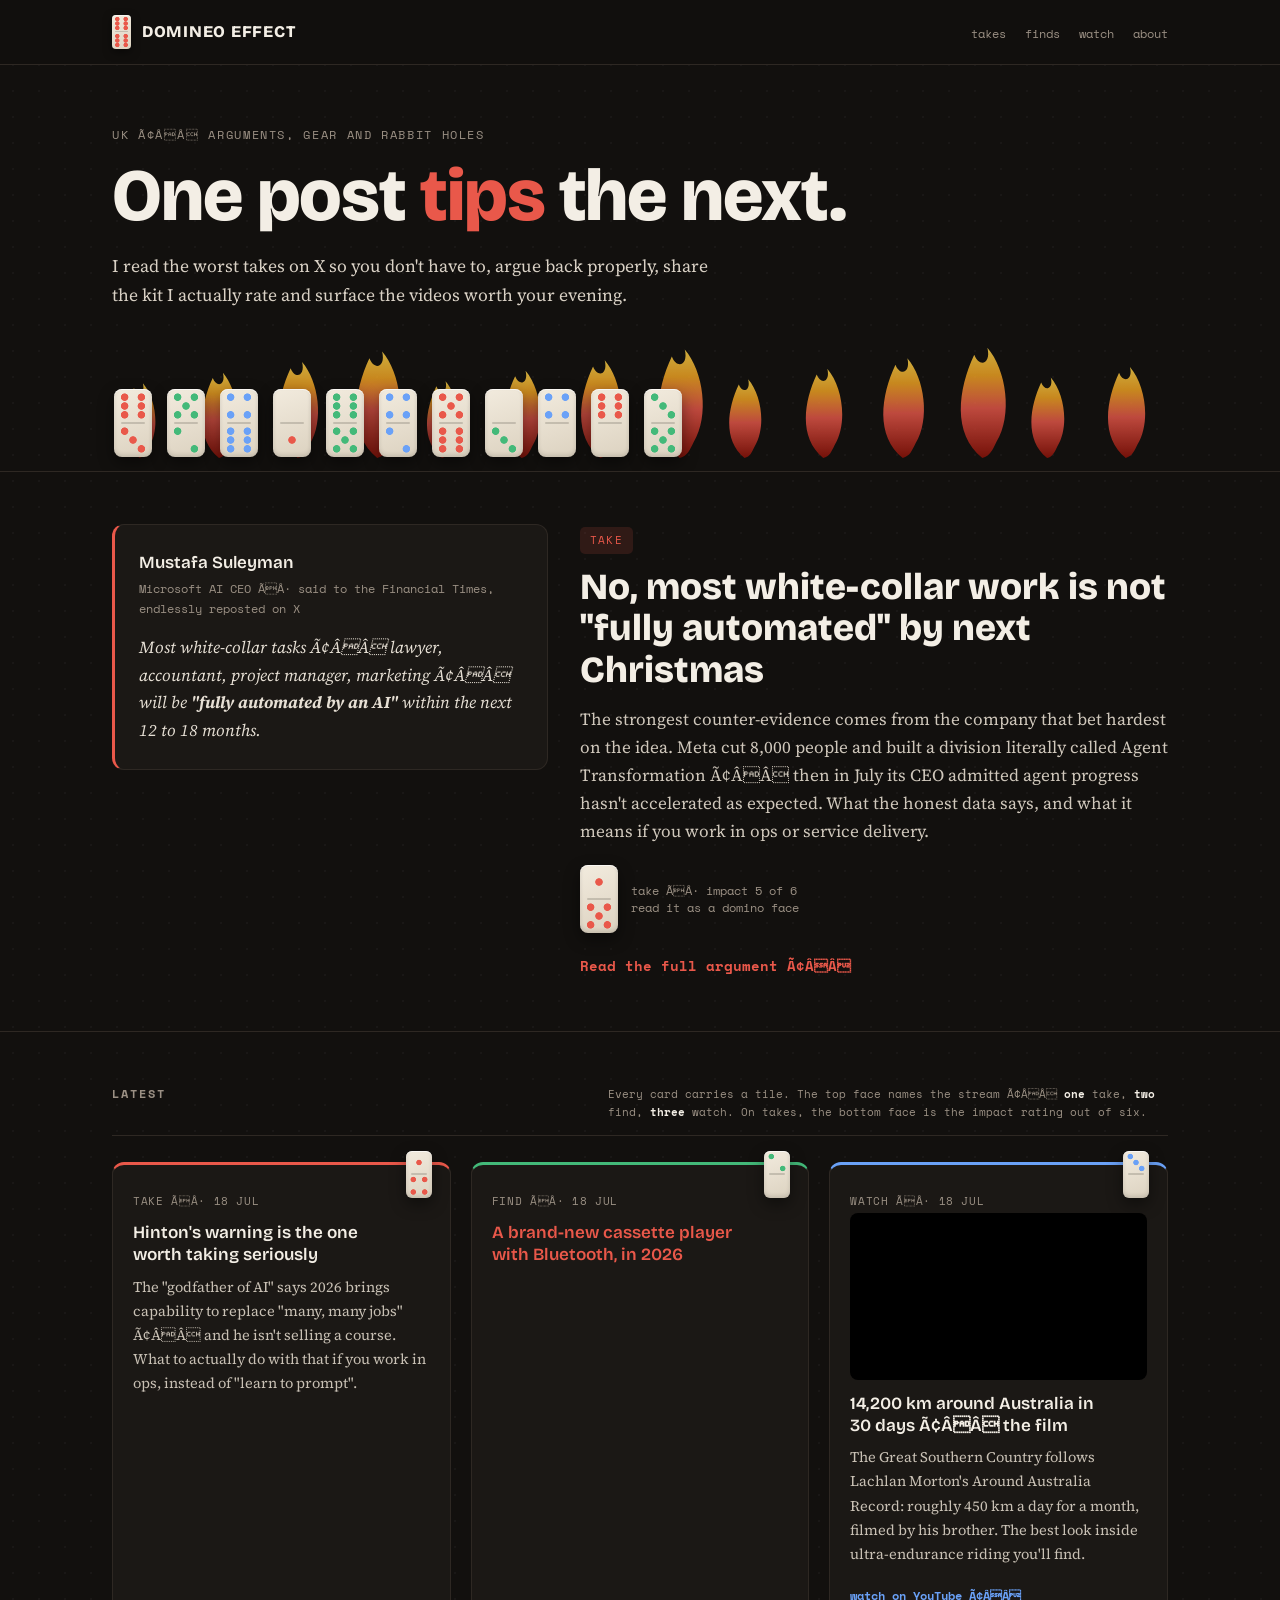
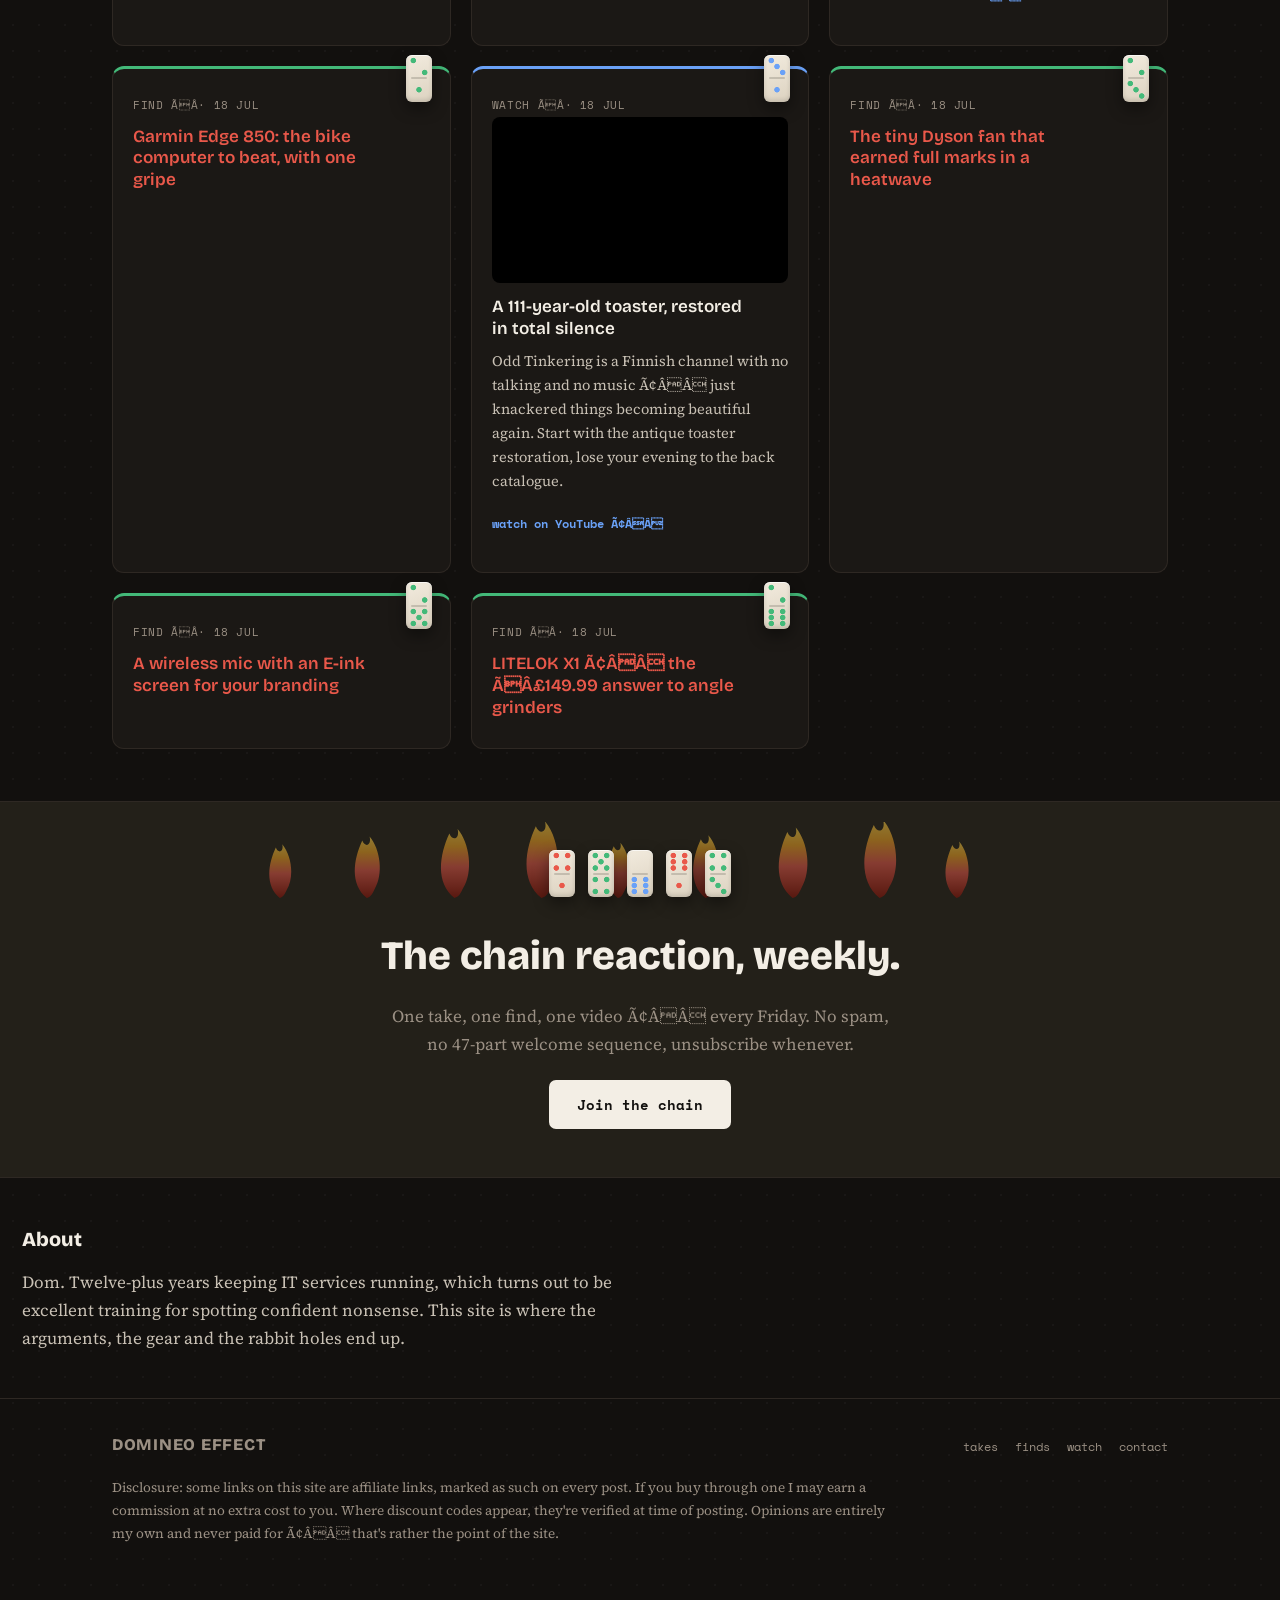
==== commit 7a99b90e: "Fix character encoding issues in index.html" ====
--- a/index.html
+++ b/index.html
@@ -3,7 +3,7 @@
 <head>
 <meta charset="UTF-8">
 <meta name="viewport" content="width=device-width, initial-scale=1.0">
-<title>Domineo Effect â one post tips the next</title>
+<title>Domineo Effect Ã¢ÂÂ one post tips the next</title>
 <meta name="description" content="Arguments, gear and rabbit holes. Takes on the worst posts on X, kit that's actually worth it, and videos worth your evening.">
 <link rel="preconnect" href="https://fonts.googleapis.com">
 <link rel="preconnect" href="https://fonts.gstatic.com" crossorigin>
@@ -26,7 +26,7 @@
 
 <section class="hero">
   <div class="wrap">
-    <p class="kicker">UK â arguments, gear and rabbit holes</p>
+    <p class="kicker">UK Ã¢ÂÂ arguments, gear and rabbit holes</p>
     <h1>One post <em>tips</em> the next.</h1>
     <p class="lede">I read the worst takes on X so you don't have to, argue back properly, share the kit I actually rate and surface the videos worth your evening.</p>
     <div class="chain-rail" style="position:relative">
@@ -51,18 +51,18 @@
     <div class="grid">
       <div class="xcard">
         <p class="who">Mustafa Suleyman</p>
-        <p class="handle">Microsoft AI CEO Â· said to the Financial Times, endlessly reposted on X</p>
-        <blockquote>Most white-collar tasks â lawyer, accountant, project manager, marketing â will be <strong>"fully automated by an AI"</strong> within the next 12 to 18 months.</blockquote>
+        <p class="handle">Microsoft AI CEO ÃÂ· said to the Financial Times, endlessly reposted on X</p>
+        <blockquote>Most white-collar tasks Ã¢ÂÂ lawyer, accountant, project manager, marketing Ã¢ÂÂ will be <strong>"fully automated by an AI"</strong> within the next 12 to 18 months.</blockquote>
       </div>
       <div>
         <span class="stream-label label-take">Take</span>
         <h2>No, most white-collar work is not "fully automated" by next Christmas</h2>
-        <p class="standfirst">The strongest counter-evidence comes from the company that bet hardest on the idea. Meta cut 8,000 people and built a division literally called Agent Transformation â then in July its CEO admitted agent progress hasn't accelerated as expected. What the honest data says, and what it means if you work in ops or service delivery.</p>
+        <p class="standfirst">The strongest counter-evidence comes from the company that bet hardest on the idea. Meta cut 8,000 people and built a division literally called Agent Transformation Ã¢ÂÂ then in July its CEO admitted agent progress hasn't accelerated as expected. What the honest data says, and what it means if you work in ops or service delivery.</p>
         <div class="impact">
           <span class="tile" aria-hidden="true"><span class="face f1"></span><span class="face f5"></span></span>
-          <span>take Â· impact 5 of 6<br>read it as a domino face</span>
+          <span>take ÃÂ· impact 5 of 6<br>read it as a domino face</span>
         </div>
-        <a class="readmore" href="take-ai-jobs.html">Read the full argument â</a>
+        <a class="readmore" href="take-ai-jobs.html">Read the full argument Ã¢ÂÂ</a>
       </div>
     </div>
   </div>
@@ -72,61 +72,68 @@
   <div class="wrap">
     <div class="feed-head">
       <h3>Latest</h3>
-      <p class="key">Every card carries a tile. The top face names the stream â <b>one</b> take, <b>two</b> find, <b>three</b> watch. On takes, the bottom face is the impact rating out of six.</p>
+      <p class="key">Every card carries a tile. The top face names the stream Ã¢ÂÂ <b>one</b> take, <b>two</b> find, <b>three</b> watch. On takes, the bottom face is the impact rating out of six.</p>
     </div>
     <div class="rule"></div>
     <div class="cards">
 
       <a class="card take" href="#">
         <span class="badge"><span class="tile tile-sm" aria-hidden="true"><span class="face f1"></span><span class="face f4"></span></span></span>
-        <span class="date">TAKE Â· 18 JUL</span>
+        <span class="date">TAKE ÃÂ· 18 JUL</span>
         <h4>Hinton's warning is the one worth taking seriously</h4>
-        <p>The "godfather of AI" says 2026 brings capability to replace "many, many jobs" â and he isn't selling a course. What to actually do with that if you work in ops, instead of "learn to prompt".</p>
+        <p>The "godfather of AI" says 2026 brings capability to replace "many, many jobs" Ã¢ÂÂ and he isn't selling a course. What to actually do with that if you work in ops, instead of "learn to prompt".</p>
       </a>
 
       <article class="card find">
         <span class="badge"><span class="tile tile-sm" aria-hidden="true"><span class="face f2"></span><span class="face f0"></span></span></span>
-        <span class="date">FIND Â· 18 JUL</span>
+        <span class="date">FIND ÃÂ· 18 JUL</span>
         <h4><a href="https://www.techradar.com/tech/the-best-tech-of-2026-so-far-the-21-finest-gadgets-weve-tested-this-year" target="_blank" rel="noopener">A brand-new cassette player with Bluetooth, in 2026</a>
+      </article>
 
       <article class="card watch">
         <span class="badge"><span class="tile tile-sm" aria-hidden="true"><span class="face f3"></span><span class="face f0"></span></span></span>
-        <span class="date">WATCH Â· 18 JUL</span>
-        <div class="embed"><iframe src="https://www.youtube-nocookie.com/embed/XW1F79sfftA" title="The Great Southern Country â Lachlan Morton's Around Australia Record" loading="lazy" referrerpolicy="strict-origin-when-cross-origin" allow="accelerometer; autoplay; clipboard-write; encrypted-media; gyroscope; picture-in-picture" allowfullscreen></iframe></div>
-        <h4>14,200 km around Australia in 30 days â the film</h4>
+        <span class="date">WATCH ÃÂ· 18 JUL</span>
+        <div class="embed"><iframe src="https://www.youtube-nocookie.com/embed/XW1F79sfftA" title="The Great Southern Country Ã¢ÂÂ Lachlan Morton's Around Australia Record" loading="lazy" referrerpolicy="strict-origin-when-cross-origin" allow="accelerometer; autoplay; clipboard-write; encrypted-media; gyroscope; picture-in-picture" allowfullscreen></iframe></div>
+        <h4>14,200 km around Australia in 30 days Ã¢ÂÂ the film</h4>
         <p>The Great Southern Country follows Lachlan Morton's Around Australia Record: roughly 450 km a day for a month, filmed by his brother. The best look inside ultra-endurance riding you'll find.</p>
-        <p class="links"><a href="https://www.youtube.com/watch?v=XW1F79sfftA" target="_blank" rel="noopener">watch on YouTube â</a>
+        <p class="links"><a href="https://www.youtube.com/watch?v=XW1F79sfftA" target="_blank" rel="noopener">watch on YouTube Ã¢ÂÂ</a>
+      </article>
 
       <article class="card find">
         <span class="badge"><span class="tile tile-sm" aria-hidden="true"><span class="face f2"></span><span class="face f1"></span></span></span>
-        <span class="date">FIND Â· 18 JUL</span>
+        <span class="date">FIND ÃÂ· 18 JUL</span>
         <h4><a href="https://www.cyclingweekly.com/group-tests/cycling-gps-units-buyers-guide-181254" target="_blank" rel="noopener">Garmin Edge 850: the bike computer to beat, with one gripe</a>
+      </article>
 
       <article class="card watch">
         <span class="badge"><span class="tile tile-sm" aria-hidden="true"><span class="face f3"></span><span class="face f1"></span></span></span>
-        <span class="date">WATCH Â· 18 JUL</span>
-        <div class="embed"><iframe src="https://www.youtube-nocookie.com/embed/Ab02a_EKtcg" title="Odd Tinkering â 111 Years Old Antique Toaster Restoration" loading="lazy" referrerpolicy="strict-origin-when-cross-origin" allow="accelerometer; autoplay; clipboard-write; encrypted-media; gyroscope; picture-in-picture" allowfullscreen></iframe></div>
+        <span class="date">WATCH ÃÂ· 18 JUL</span>
+        <div class="embed"><iframe src="https://www.youtube-nocookie.com/embed/Ab02a_EKtcg" title="Odd Tinkering Ã¢ÂÂ 111 Years Old Antique Toaster Restoration" loading="lazy" referrerpolicy="strict-origin-when-cross-origin" allow="accelerometer; autoplay; clipboard-write; encrypted-media; gyroscope; picture-in-picture" allowfullscreen></iframe></div>
         <h4>A 111-year-old toaster, restored in total silence</h4>
-        <p>Odd Tinkering is a Finnish channel with no talking and no music â just knackered things becoming beautiful again. Start with the antique toaster restoration, lose your evening to the back catalogue.</p>
-        <p class="links"><a href="https://www.youtube.com/watch?v=Ab02a_EKtcg" target="_blank" rel="noopener">watch on YouTube â</a>
+        <p>Odd Tinkering is a Finnish channel with no talking and no music Ã¢ÂÂ just knackered things becoming beautiful again. Start with the antique toaster restoration, lose your evening to the back catalogue.</p>
+        <p class="links"><a href="https://www.youtube.com/watch?v=Ab02a_EKtcg" target="_blank" rel="noopener">watch on YouTube Ã¢ÂÂ</a>
+      </article>
 
       <article class="card find">
         <span class="badge"><span class="tile tile-sm" aria-hidden="true"><span class="face f2"></span><span class="face f3"></span></span></span>
-        <span class="date">FIND Â· 18 JUL</span>
+        <span class="date">FIND ÃÂ· 18 JUL</span>
         <h4><a href="https://www.techradar.com/home/top-tech-of-the-month-the-best-new-gadgets-weve-tested-for-july-2026" target="_blank" rel="noopener">The tiny Dyson fan that earned full marks in a heatwave</a>
+      </article>
 
       <article class="card find">
         <span class="badge"><span class="tile tile-sm" aria-hidden="true"><span class="face f2"></span><span class="face f5"></span></span></span>
-        <span class="date">FIND Â· 18 JUL</span>
+        <span class="date">FIND ÃÂ· 18 JUL</span>
         <h4><a href="https://www.techradar.com/tech/top-tech-of-the-month-the-best-new-gadgets-weve-tested-for-june-2026" target="_blank" rel="noopener">A wireless mic with an E-ink screen for your branding</a>
+      </article>
 
       <article class="card find">
         <span class="badge"><span class="tile tile-sm" aria-hidden="true"><span class="face f2"></span><span class="face f6"></span></span></span>
-        <span class="date">FIND Â· 18 JUL</span>
-        <h4><a href="https://www.litelok.com/blogs/news/21-cool-bike-accessories-and-bike-gadgets-for-2021" target="_blank" rel="noopener">LITELOK X1 â the Â£149.99 answer to angle grinders</a>
+        <span class="date">FIND ÃÂ· 18 JUL</span>
+        <h4><a href="https://www.litelok.com/blogs/news/21-cool-bike-accessories-and-bike-gadgets-for-2021" target="_blank" rel="noopener">LITELOK X1 Ã¢ÂÂ the ÃÂ£149.99 answer to angle grinders</a>
 
     </div>
-  </div>
+      </article>
+    </div>
 </section>
 
 <section class="chain">
@@ -140,7 +147,7 @@
       <span class="tile tile-sm" style="--pip:var(--find);position:relative;z-index:1" aria-hidden="true"><span class="face f4"></span><span class="face f3"></span></span>
     </div>
     <h3>The chain reaction, weekly.</h3>
-    <p>One take, one find, one video â every Friday. No spam, no 47-part welcome sequence, unsubscribe whenever.</p>
+    <p>One take, one find, one video Ã¢ÂÂ every Friday. No spam, no 47-part welcome sequence, unsubscribe whenever.</p>
     <a class="btn" href="#">Join the chain</a>
   </div>
 </section>
@@ -160,7 +167,7 @@
         <a href="#feed">takes</a><a href="#feed">finds</a><a href="#feed">watch</a><a href="#about">contact</a>
       </nav>
     </div>
-    <p class="disclosure">Disclosure: some links on this site are affiliate links, marked as such on every post. If you buy through one I may earn a commission at no extra cost to you. Where discount codes appear, they're verified at time of posting. Opinions are entirely my own and never paid for â that's rather the point of the site.</p>
+    <p class="disclosure">Disclosure: some links on this site are affiliate links, marked as such on every post. If you buy through one I may earn a commission at no extra cost to you. Where discount codes appear, they're verified at time of posting. Opinions are entirely my own and never paid for Ã¢ÂÂ that's rather the point of the site.</p>
   </div>
 </footer>
 
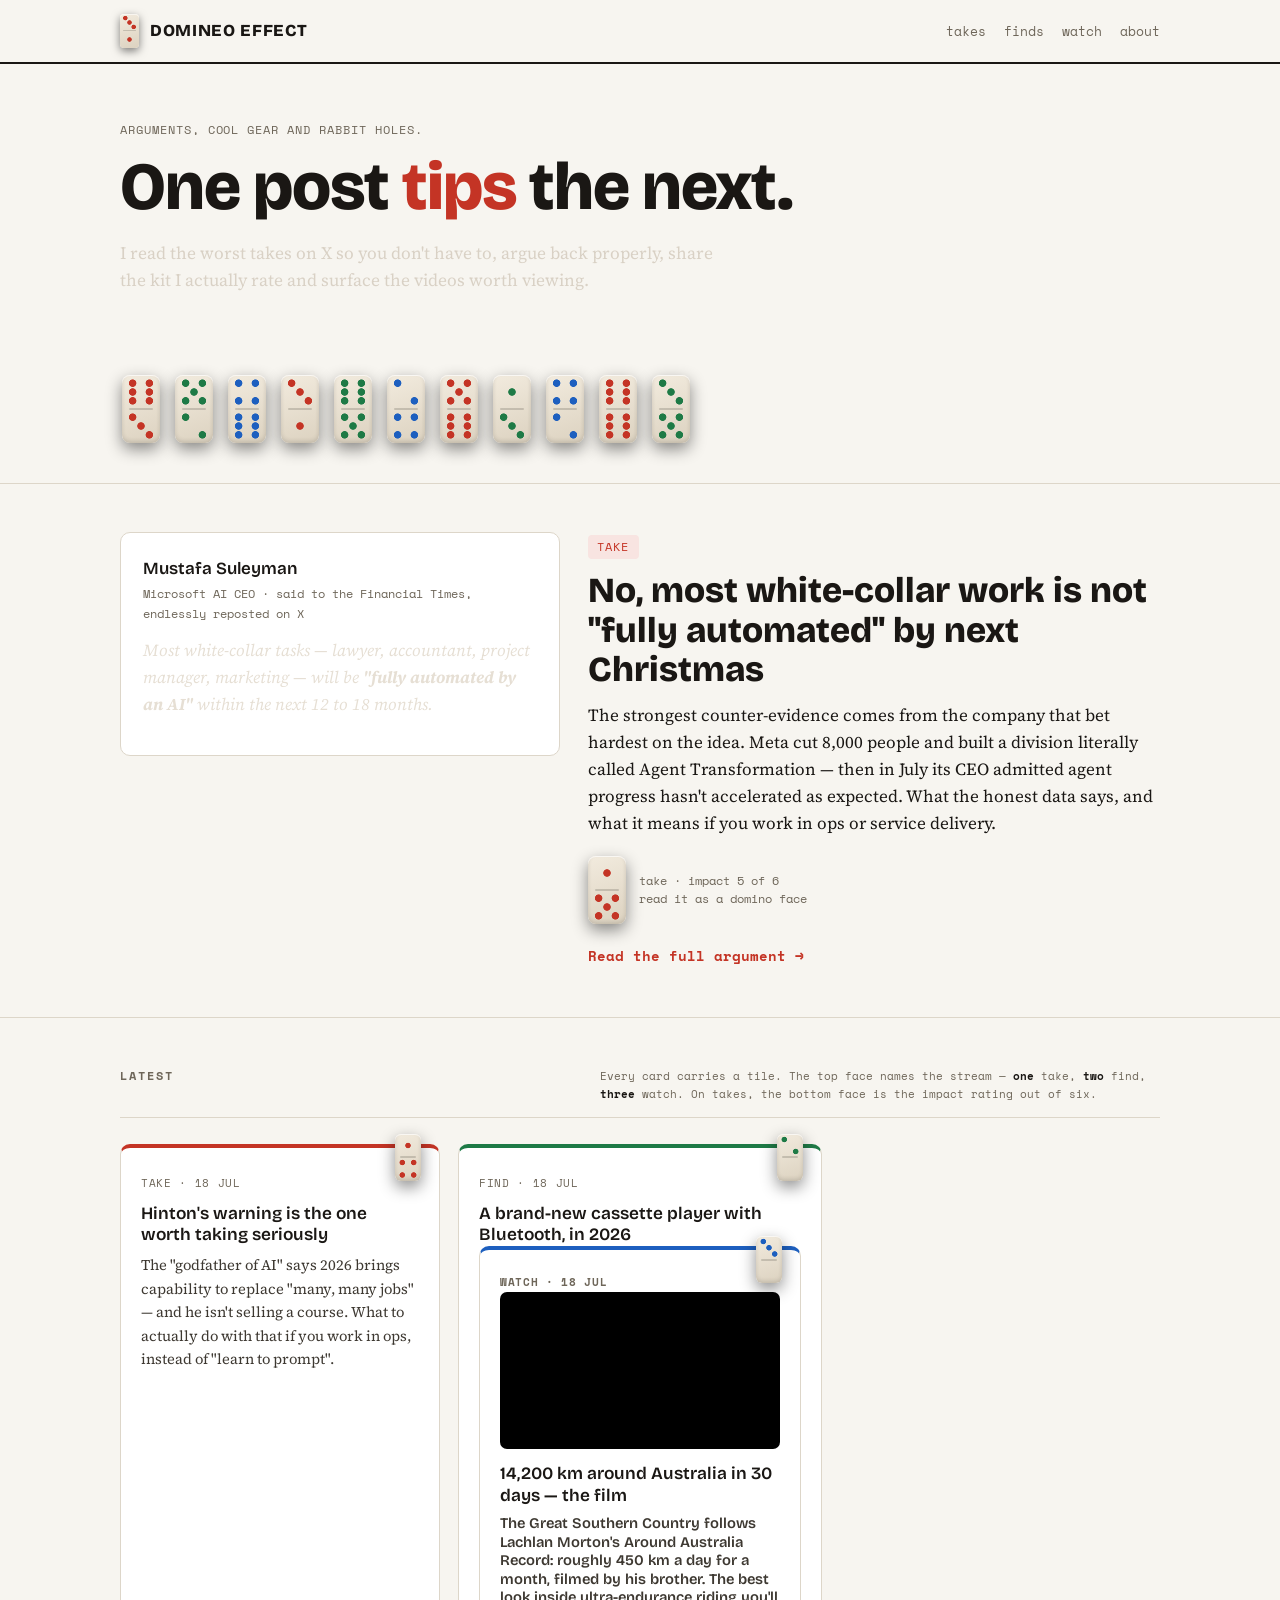
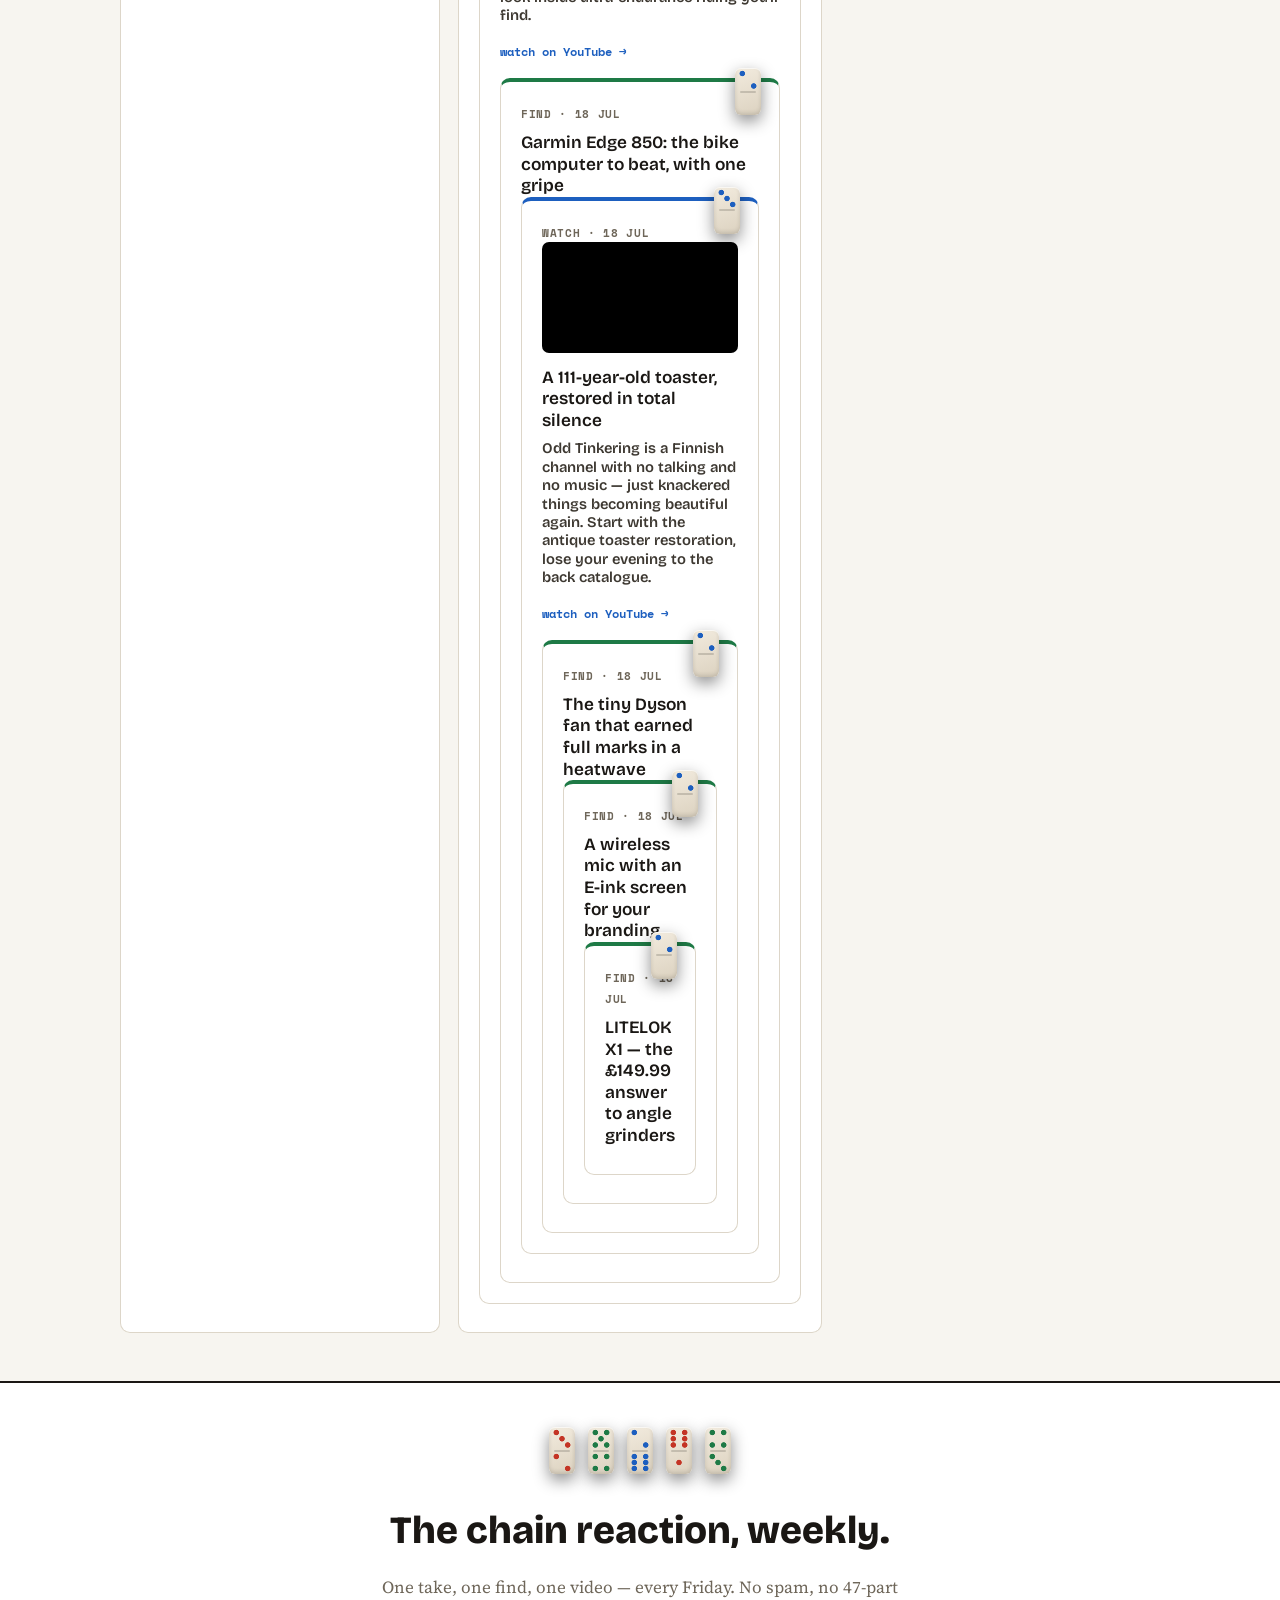
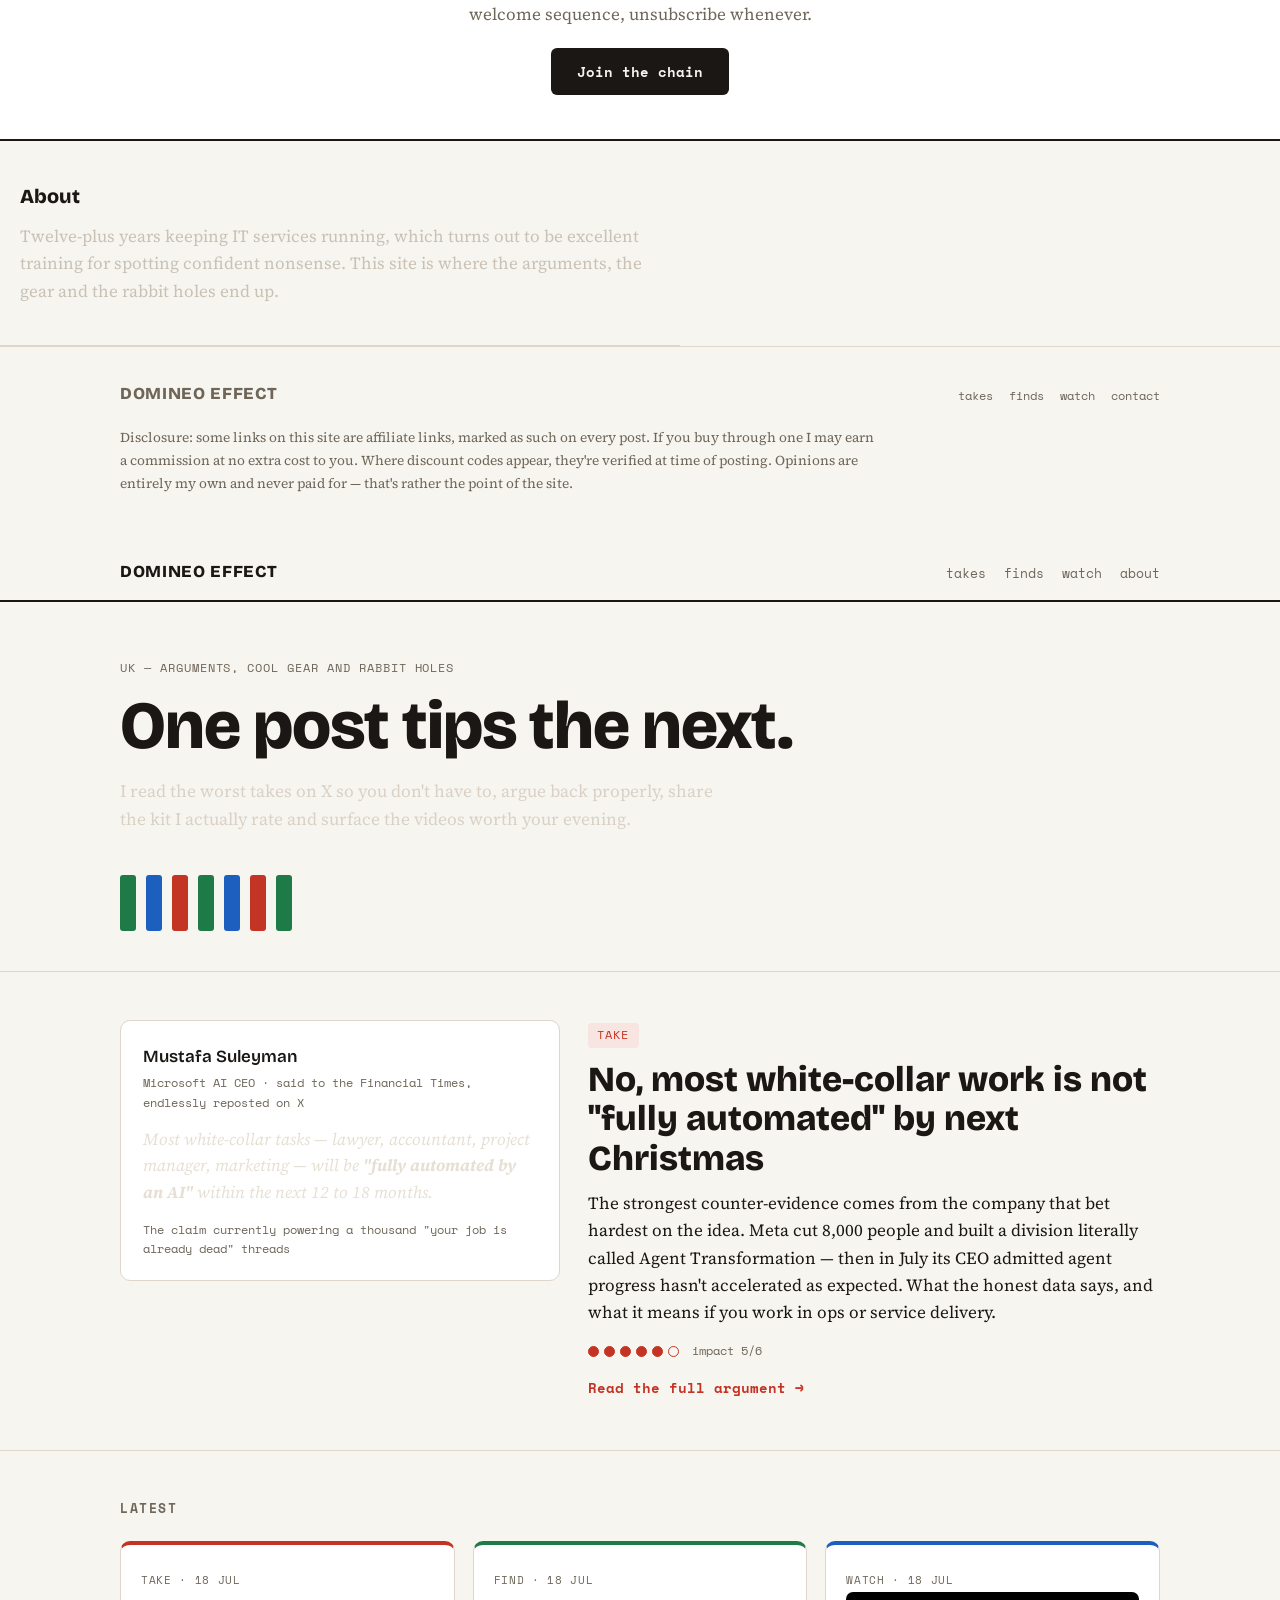
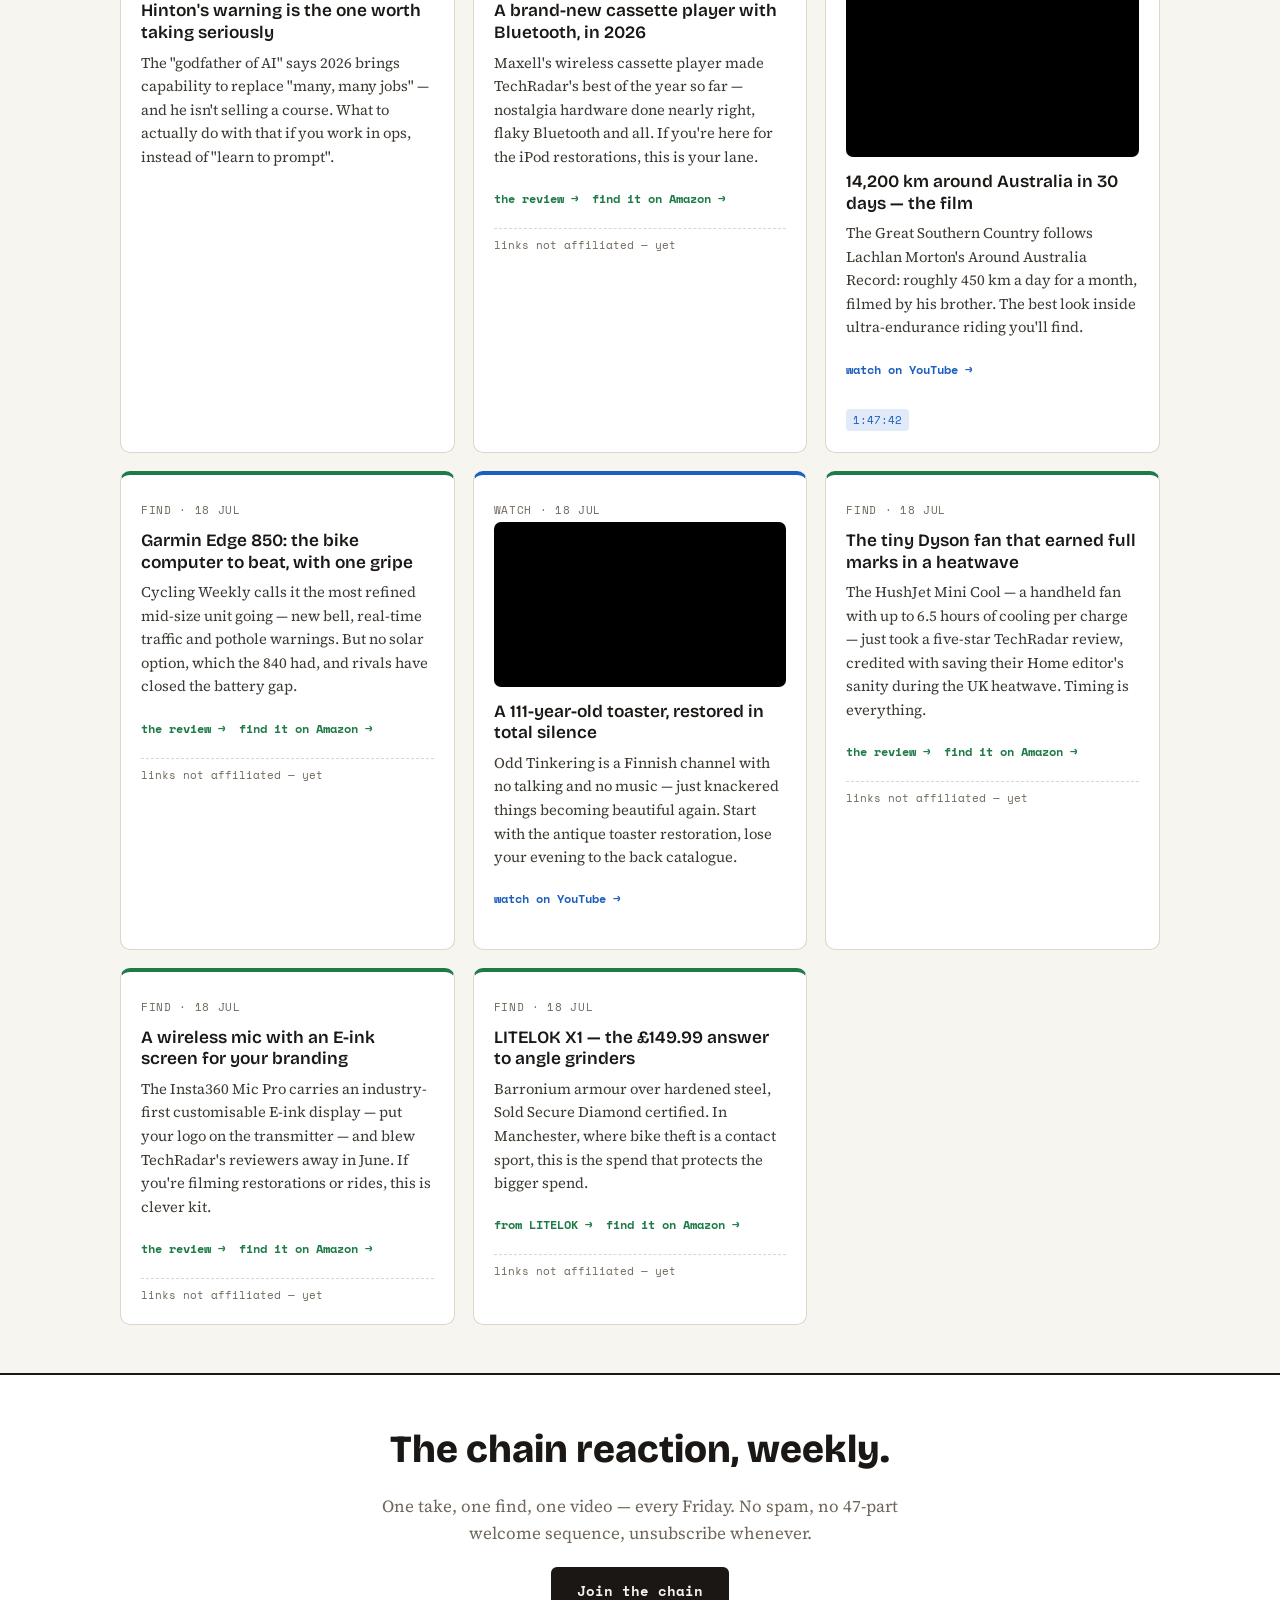
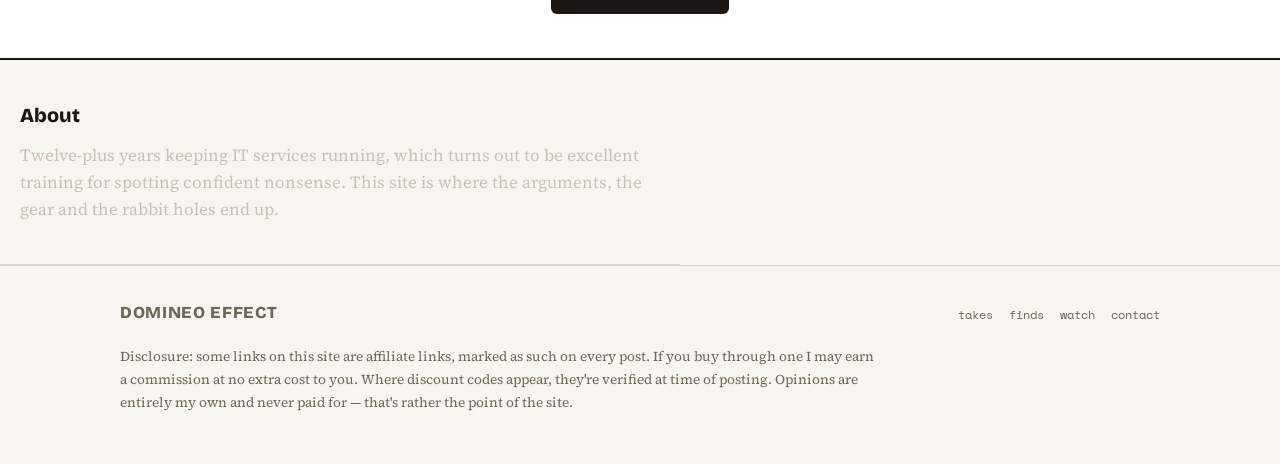
==== commit 1fdfb08d: "Revise meta description and kicker text Updated the description and kicker text for clarity." ====
--- a/index.html
+++ b/index.html
@@ -3,8 +3,8 @@
 <head>
 <meta charset="UTF-8">
 <meta name="viewport" content="width=device-width, initial-scale=1.0">
-<title>Domineo Effect Ã¢ÂÂ one post tips the next</title>
-<meta name="description" content="Arguments, gear and rabbit holes. Takes on the worst posts on X, kit that's actually worth it, and videos worth your evening.">
+<title>Domineo Effect — one post tips the next</title>
+<meta name="description" content="Arguments, cool gear and rabbit holes. Takes on the worst posts on X, kit that's actually worth it and videos worth viewing.">
 <link rel="preconnect" href="https://fonts.googleapis.com">
 <link rel="preconnect" href="https://fonts.gstatic.com" crossorigin>
 <link href="https://fonts.googleapis.com/css2?family=Bricolage+Grotesque:opsz,wght@12..96,400;12..96,600;12..96,800&family=Source+Serif+4:opsz,ital,wght@8..60,0,400;8..60,0,600;8..60,1,400&family=Space+Mono:wght@400;700&display=swap" rel="stylesheet">
@@ -15,7 +15,7 @@
 <header class="site">
   <div class="wrap">
     <a class="brand" href="/">
-      <span class="tile" style="--pip:var(--take)" aria-hidden="true"><span class="face f6"></span><span class="face f6"></span></span>
+      <span class="tile" style="--pip:var(--take)" aria-hidden="true"><span class="face f3"></span><span class="face f1"></span></span>
       <span class="logo">DOMINEO EFFECT</span>
     </a>
     <nav class="main">
@@ -26,22 +26,21 @@
 
 <section class="hero">
   <div class="wrap">
-    <p class="kicker">UK Ã¢ÂÂ arguments, gear and rabbit holes</p>
+    <p class="kicker">Arguments, cool gear and rabbit holes.</p>
     <h1>One post <em>tips</em> the next.</h1>
-    <p class="lede">I read the worst takes on X so you don't have to, argue back properly, share the kit I actually rate and surface the videos worth your evening.</p>
-    <div class="chain-rail" style="position:relative">
-      <svg class="flames" viewBox="0 0 1200 120" preserveAspectRatio="xMidYMax meet" aria-hidden="true"><defs><linearGradient id="flh" x1="0" y1="1" x2="0" y2="0"><stop offset="0" stop-color="#8E1208"/><stop offset=".45" stop-color="#E9584A"/><stop offset=".75" stop-color="#F5A623"/><stop offset="1" stop-color="#FFD64A"/></linearGradient></defs><g class="lick" style="--d:0.00s"><path d="M40 120 C10 96 16 52 32 18 C37 31 49 27 45 11 C64 33 70 78 54 104 C50 112 48 118 40 120 Z" transform="translate(0,26.4) scale(0.78)" fill="url(#flh)"/></g><g class="lick" style="--d:0.37s"><path d="M40 120 C10 96 16 52 32 18 C37 31 49 27 45 11 C64 33 70 78 54 104 C50 112 48 118 40 120 Z" transform="translate(86,13.2) scale(0.89)" fill="url(#flh)"/></g><g class="lick" style="--d:0.74s"><path d="M40 120 C10 96 16 52 32 18 C37 31 49 27 45 11 C64 33 70 78 54 104 C50 112 48 118 40 120 Z" transform="translate(171,0.0) scale(1.00)" fill="url(#flh)"/></g><g class="lick" style="--d:1.11s"><path d="M40 120 C10 96 16 52 32 18 C37 31 49 27 45 11 C64 33 70 78 54 104 C50 112 48 118 40 120 Z" transform="translate(257,-13.2) scale(1.11)" fill="url(#flh)"/></g><g class="lick" style="--d:1.48s"><path d="M40 120 C10 96 16 52 32 18 C37 31 49 27 45 11 C64 33 70 78 54 104 C50 112 48 118 40 120 Z" transform="translate(343,24.0) scale(0.80)" fill="url(#flh)"/></g><g class="lick" style="--d:0.25s"><path d="M40 120 C10 96 16 52 32 18 C37 31 49 27 45 11 C64 33 70 78 54 104 C50 112 48 118 40 120 Z" transform="translate(429,10.8) scale(0.91)" fill="url(#flh)"/></g><g class="lick" style="--d:0.62s"><path d="M40 120 C10 96 16 52 32 18 C37 31 49 27 45 11 C64 33 70 78 54 104 C50 112 48 118 40 120 Z" transform="translate(514,-2.4) scale(1.02)" fill="url(#flh)"/></g><g class="lick" style="--d:0.99s"><path d="M40 120 C10 96 16 52 32 18 C37 31 49 27 45 11 C64 33 70 78 54 104 C50 112 48 118 40 120 Z" transform="translate(600,-15.6) scale(1.13)" fill="url(#flh)"/></g><g class="lick" style="--d:1.36s"><path d="M40 120 C10 96 16 52 32 18 C37 31 49 27 45 11 C64 33 70 78 54 104 C50 112 48 118 40 120 Z" transform="translate(686,21.6) scale(0.82)" fill="url(#flh)"/></g><g class="lick" style="--d:0.13s"><path d="M40 120 C10 96 16 52 32 18 C37 31 49 27 45 11 C64 33 70 78 54 104 C50 112 48 118 40 120 Z" transform="translate(771,8.4) scale(0.93)" fill="url(#flh)"/></g><g class="lick" style="--d:0.50s"><path d="M40 120 C10 96 16 52 32 18 C37 31 49 27 45 11 C64 33 70 78 54 104 C50 112 48 118 40 120 Z" transform="translate(857,-4.8) scale(1.04)" fill="url(#flh)"/></g><g class="lick" style="--d:0.87s"><path d="M40 120 C10 96 16 52 32 18 C37 31 49 27 45 11 C64 33 70 78 54 104 C50 112 48 118 40 120 Z" transform="translate(943,-18.0) scale(1.15)" fill="url(#flh)"/></g><g class="lick" style="--d:1.24s"><path d="M40 120 C10 96 16 52 32 18 C37 31 49 27 45 11 C64 33 70 78 54 104 C50 112 48 118 40 120 Z" transform="translate(1029,19.2) scale(0.84)" fill="url(#flh)"/></g><g class="lick" style="--d:0.01s"><path d="M40 120 C10 96 16 52 32 18 C37 31 49 27 45 11 C64 33 70 78 54 104 C50 112 48 118 40 120 Z" transform="translate(1114,6.0) scale(0.95)" fill="url(#flh)"/></g></svg>
-      <span class="tile hero-tile" style="--pip:var(--take);animation-delay:0.00s;position:relative;z-index:1" aria-hidden="true"><span class="face f6"></span><span class="face f3"></span></span>
-      <span class="tile hero-tile" style="--pip:var(--find);animation-delay:0.13s;position:relative;z-index:1" aria-hidden="true"><span class="face f5"></span><span class="face f2"></span></span>
-      <span class="tile hero-tile" style="--pip:var(--watch);animation-delay:0.26s;position:relative;z-index:1" aria-hidden="true"><span class="face f4"></span><span class="face f6"></span></span>
-      <span class="tile hero-tile" style="--pip:var(--take);animation-delay:0.39s;position:relative;z-index:1" aria-hidden="true"><span class="face f0"></span><span class="face f1"></span></span>
-      <span class="tile hero-tile" style="--pip:var(--find);animation-delay:0.52s;position:relative;z-index:1" aria-hidden="true"><span class="face f6"></span><span class="face f5"></span></span>
-      <span class="tile hero-tile" style="--pip:var(--watch);animation-delay:0.65s;position:relative;z-index:1" aria-hidden="true"><span class="face f4"></span><span class="face f2"></span></span>
-      <span class="tile hero-tile" style="--pip:var(--take);animation-delay:0.78s;position:relative;z-index:1" aria-hidden="true"><span class="face f5"></span><span class="face f6"></span></span>
-      <span class="tile hero-tile" style="--pip:var(--find);animation-delay:0.91s;position:relative;z-index:1" aria-hidden="true"><span class="face f0"></span><span class="face f3"></span></span>
-      <span class="tile hero-tile" style="--pip:var(--watch);animation-delay:1.04s;position:relative;z-index:1" aria-hidden="true"><span class="face f4"></span><span class="face f0"></span></span>
-      <span class="tile hero-tile" style="--pip:var(--take);animation-delay:1.17s;position:relative;z-index:1" aria-hidden="true"><span class="face f6"></span><span class="face f0"></span></span>
-      <span class="tile hero-tile" style="--pip:var(--find);animation-delay:1.30s;position:relative;z-index:1" aria-hidden="true"><span class="face f3"></span><span class="face f5"></span></span>
+    <p class="lede">I read the worst takes on X so you don't have to, argue back properly, share the kit I actually rate and surface the videos worth viewing.</p>
+    <div class="chain-rail">
+      <span class="tile hero-tile" style="--pip:var(--take);animation-delay:0.00s" aria-hidden="true"><span class="face f6"></span><span class="face f3"></span></span>
+      <span class="tile hero-tile" style="--pip:var(--find);animation-delay:0.13s" aria-hidden="true"><span class="face f5"></span><span class="face f2"></span></span>
+      <span class="tile hero-tile" style="--pip:var(--watch);animation-delay:0.26s" aria-hidden="true"><span class="face f4"></span><span class="face f6"></span></span>
+      <span class="tile hero-tile" style="--pip:var(--take);animation-delay:0.39s" aria-hidden="true"><span class="face f3"></span><span class="face f1"></span></span>
+      <span class="tile hero-tile" style="--pip:var(--find);animation-delay:0.52s" aria-hidden="true"><span class="face f6"></span><span class="face f5"></span></span>
+      <span class="tile hero-tile" style="--pip:var(--watch);animation-delay:0.65s" aria-hidden="true"><span class="face f2"></span><span class="face f4"></span></span>
+      <span class="tile hero-tile" style="--pip:var(--take);animation-delay:0.78s" aria-hidden="true"><span class="face f5"></span><span class="face f6"></span></span>
+      <span class="tile hero-tile" style="--pip:var(--find);animation-delay:0.91s" aria-hidden="true"><span class="face f1"></span><span class="face f3"></span></span>
+      <span class="tile hero-tile" style="--pip:var(--watch);animation-delay:1.04s" aria-hidden="true"><span class="face f4"></span><span class="face f2"></span></span>
+      <span class="tile hero-tile" style="--pip:var(--take);animation-delay:1.17s" aria-hidden="true"><span class="face f6"></span><span class="face f6"></span></span>
+      <span class="tile hero-tile" style="--pip:var(--find);animation-delay:1.30s" aria-hidden="true"><span class="face f3"></span><span class="face f5"></span></span>
     </div>
   </div>
 </section>
@@ -51,18 +50,18 @@
     <div class="grid">
       <div class="xcard">
         <p class="who">Mustafa Suleyman</p>
-        <p class="handle">Microsoft AI CEO ÃÂ· said to the Financial Times, endlessly reposted on X</p>
-        <blockquote>Most white-collar tasks Ã¢ÂÂ lawyer, accountant, project manager, marketing Ã¢ÂÂ will be <strong>"fully automated by an AI"</strong> within the next 12 to 18 months.</blockquote>
+        <p class="handle">Microsoft AI CEO · said to the Financial Times, endlessly reposted on X</p>
+        <blockquote>Most white-collar tasks — lawyer, accountant, project manager, marketing — will be <strong>"fully automated by an AI"</strong> within the next 12 to 18 months.</blockquote>
       </div>
       <div>
         <span class="stream-label label-take">Take</span>
         <h2>No, most white-collar work is not "fully automated" by next Christmas</h2>
-        <p class="standfirst">The strongest counter-evidence comes from the company that bet hardest on the idea. Meta cut 8,000 people and built a division literally called Agent Transformation Ã¢ÂÂ then in July its CEO admitted agent progress hasn't accelerated as expected. What the honest data says, and what it means if you work in ops or service delivery.</p>
+        <p class="standfirst">The strongest counter-evidence comes from the company that bet hardest on the idea. Meta cut 8,000 people and built a division literally called Agent Transformation — then in July its CEO admitted agent progress hasn't accelerated as expected. What the honest data says, and what it means if you work in ops or service delivery.</p>
         <div class="impact">
           <span class="tile" aria-hidden="true"><span class="face f1"></span><span class="face f5"></span></span>
-          <span>take ÃÂ· impact 5 of 6<br>read it as a domino face</span>
+          <span>take · impact 5 of 6<br>read it as a domino face</span>
         </div>
-        <a class="readmore" href="take-ai-jobs.html">Read the full argument Ã¢ÂÂ</a>
+        <a class="readmore" href="take-ai-jobs.html">Read the full argument →</a>
       </div>
     </div>
   </div>
@@ -72,82 +71,74 @@
   <div class="wrap">
     <div class="feed-head">
       <h3>Latest</h3>
-      <p class="key">Every card carries a tile. The top face names the stream Ã¢ÂÂ <b>one</b> take, <b>two</b> find, <b>three</b> watch. On takes, the bottom face is the impact rating out of six.</p>
+      <p class="key">Every card carries a tile. The top face names the stream — <b>one</b> take, <b>two</b> find, <b>three</b> watch. On takes, the bottom face is the impact rating out of six.</p>
     </div>
     <div class="rule"></div>
     <div class="cards">
 
       <a class="card take" href="#">
         <span class="badge"><span class="tile tile-sm" aria-hidden="true"><span class="face f1"></span><span class="face f4"></span></span></span>
-        <span class="date">TAKE ÃÂ· 18 JUL</span>
+        <span class="date">TAKE · 18 JUL</span>
         <h4>Hinton's warning is the one worth taking seriously</h4>
-        <p>The "godfather of AI" says 2026 brings capability to replace "many, many jobs" Ã¢ÂÂ and he isn't selling a course. What to actually do with that if you work in ops, instead of "learn to prompt".</p>
+        <p>The "godfather of AI" says 2026 brings capability to replace "many, many jobs" — and he isn't selling a course. What to actually do with that if you work in ops, instead of "learn to prompt".</p>
       </a>
 
       <article class="card find">
         <span class="badge"><span class="tile tile-sm" aria-hidden="true"><span class="face f2"></span><span class="face f0"></span></span></span>
-        <span class="date">FIND ÃÂ· 18 JUL</span>
+        <span class="date">FIND · 18 JUL</span>
         <h4><a href="https://www.techradar.com/tech/the-best-tech-of-2026-so-far-the-21-finest-gadgets-weve-tested-this-year" target="_blank" rel="noopener">A brand-new cassette player with Bluetooth, in 2026</a>
-      </article>
 
       <article class="card watch">
         <span class="badge"><span class="tile tile-sm" aria-hidden="true"><span class="face f3"></span><span class="face f0"></span></span></span>
-        <span class="date">WATCH ÃÂ· 18 JUL</span>
-        <div class="embed"><iframe src="https://www.youtube-nocookie.com/embed/XW1F79sfftA" title="The Great Southern Country Ã¢ÂÂ Lachlan Morton's Around Australia Record" loading="lazy" referrerpolicy="strict-origin-when-cross-origin" allow="accelerometer; autoplay; clipboard-write; encrypted-media; gyroscope; picture-in-picture" allowfullscreen></iframe></div>
-        <h4>14,200 km around Australia in 30 days Ã¢ÂÂ the film</h4>
+        <span class="date">WATCH · 18 JUL</span>
+        <div class="embed"><iframe src="https://www.youtube-nocookie.com/embed/XW1F79sfftA" title="The Great Southern Country — Lachlan Morton's Around Australia Record" loading="lazy" referrerpolicy="strict-origin-when-cross-origin" allow="accelerometer; autoplay; clipboard-write; encrypted-media; gyroscope; picture-in-picture" allowfullscreen></iframe></div>
+        <h4>14,200 km around Australia in 30 days — the film</h4>
         <p>The Great Southern Country follows Lachlan Morton's Around Australia Record: roughly 450 km a day for a month, filmed by his brother. The best look inside ultra-endurance riding you'll find.</p>
-        <p class="links"><a href="https://www.youtube.com/watch?v=XW1F79sfftA" target="_blank" rel="noopener">watch on YouTube Ã¢ÂÂ</a>
-      </article>
-
-      <article class="card find">
-        <span class="badge"><span class="tile tile-sm" aria-hidden="true"><span class="face f2"></span><span class="face f1"></span></span></span>
-        <span class="date">FIND ÃÂ· 18 JUL</span>
+        <p class="links"><a href="https://www.youtube.com/watch?v=XW1F79sfftA" target="_blank" rel="noopener">watch on YouTube →</a>
+
+      <article class="card find">
+        <span class="badge"><span class="tile tile-sm" aria-hidden="true"><span class="face f2"></span><span class="face f0"></span></span></span>
+        <span class="date">FIND · 18 JUL</span>
         <h4><a href="https://www.cyclingweekly.com/group-tests/cycling-gps-units-buyers-guide-181254" target="_blank" rel="noopener">Garmin Edge 850: the bike computer to beat, with one gripe</a>
-      </article>
 
       <article class="card watch">
-        <span class="badge"><span class="tile tile-sm" aria-hidden="true"><span class="face f3"></span><span class="face f1"></span></span></span>
-        <span class="date">WATCH ÃÂ· 18 JUL</span>
-        <div class="embed"><iframe src="https://www.youtube-nocookie.com/embed/Ab02a_EKtcg" title="Odd Tinkering Ã¢ÂÂ 111 Years Old Antique Toaster Restoration" loading="lazy" referrerpolicy="strict-origin-when-cross-origin" allow="accelerometer; autoplay; clipboard-write; encrypted-media; gyroscope; picture-in-picture" allowfullscreen></iframe></div>
+        <span class="badge"><span class="tile tile-sm" aria-hidden="true"><span class="face f3"></span><span class="face f0"></span></span></span>
+        <span class="date">WATCH · 18 JUL</span>
+        <div class="embed"><iframe src="https://www.youtube-nocookie.com/embed/Ab02a_EKtcg" title="Odd Tinkering — 111 Years Old Antique Toaster Restoration" loading="lazy" referrerpolicy="strict-origin-when-cross-origin" allow="accelerometer; autoplay; clipboard-write; encrypted-media; gyroscope; picture-in-picture" allowfullscreen></iframe></div>
         <h4>A 111-year-old toaster, restored in total silence</h4>
-        <p>Odd Tinkering is a Finnish channel with no talking and no music Ã¢ÂÂ just knackered things becoming beautiful again. Start with the antique toaster restoration, lose your evening to the back catalogue.</p>
-        <p class="links"><a href="https://www.youtube.com/watch?v=Ab02a_EKtcg" target="_blank" rel="noopener">watch on YouTube Ã¢ÂÂ</a>
-      </article>
-
-      <article class="card find">
-        <span class="badge"><span class="tile tile-sm" aria-hidden="true"><span class="face f2"></span><span class="face f3"></span></span></span>
-        <span class="date">FIND ÃÂ· 18 JUL</span>
+        <p>Odd Tinkering is a Finnish channel with no talking and no music — just knackered things becoming beautiful again. Start with the antique toaster restoration, lose your evening to the back catalogue.</p>
+        <p class="links"><a href="https://www.youtube.com/watch?v=Ab02a_EKtcg" target="_blank" rel="noopener">watch on YouTube →</a>
+
+      <article class="card find">
+        <span class="badge"><span class="tile tile-sm" aria-hidden="true"><span class="face f2"></span><span class="face f0"></span></span></span>
+        <span class="date">FIND · 18 JUL</span>
         <h4><a href="https://www.techradar.com/home/top-tech-of-the-month-the-best-new-gadgets-weve-tested-for-july-2026" target="_blank" rel="noopener">The tiny Dyson fan that earned full marks in a heatwave</a>
-      </article>
-
-      <article class="card find">
-        <span class="badge"><span class="tile tile-sm" aria-hidden="true"><span class="face f2"></span><span class="face f5"></span></span></span>
-        <span class="date">FIND ÃÂ· 18 JUL</span>
+
+      <article class="card find">
+        <span class="badge"><span class="tile tile-sm" aria-hidden="true"><span class="face f2"></span><span class="face f0"></span></span></span>
+        <span class="date">FIND · 18 JUL</span>
         <h4><a href="https://www.techradar.com/tech/top-tech-of-the-month-the-best-new-gadgets-weve-tested-for-june-2026" target="_blank" rel="noopener">A wireless mic with an E-ink screen for your branding</a>
-      </article>
-
-      <article class="card find">
-        <span class="badge"><span class="tile tile-sm" aria-hidden="true"><span class="face f2"></span><span class="face f6"></span></span></span>
-        <span class="date">FIND ÃÂ· 18 JUL</span>
-        <h4><a href="https://www.litelok.com/blogs/news/21-cool-bike-accessories-and-bike-gadgets-for-2021" target="_blank" rel="noopener">LITELOK X1 Ã¢ÂÂ the ÃÂ£149.99 answer to angle grinders</a>
-
-    </div>
-      </article>
-    </div>
+
+      <article class="card find">
+        <span class="badge"><span class="tile tile-sm" aria-hidden="true"><span class="face f2"></span><span class="face f0"></span></span></span>
+        <span class="date">FIND · 18 JUL</span>
+        <h4><a href="https://www.litelok.com/blogs/news/21-cool-bike-accessories-and-bike-gadgets-for-2021" target="_blank" rel="noopener">LITELOK X1 — the £149.99 answer to angle grinders</a>
+
+    </div>
+  </div>
 </section>
 
 <section class="chain">
   <div class="wrap">
-    <div class="rail" style="position:relative">
-      <svg class="flames" viewBox="0 0 1200 120" preserveAspectRatio="xMidYMax meet" aria-hidden="true"><defs><linearGradient id="flc" x1="0" y1="1" x2="0" y2="0"><stop offset="0" stop-color="#8E1208"/><stop offset=".45" stop-color="#E9584A"/><stop offset=".75" stop-color="#F5A623"/><stop offset="1" stop-color="#FFD64A"/></linearGradient></defs><g class="lick" style="--d:0.00s"><path d="M40 120 C10 96 16 52 32 18 C37 31 49 27 45 11 C64 33 70 78 54 104 C50 112 48 118 40 120 Z" transform="translate(0,26.4) scale(0.78)" fill="url(#flc)"/></g><g class="lick" style="--d:0.37s"><path d="M40 120 C10 96 16 52 32 18 C37 31 49 27 45 11 C64 33 70 78 54 104 C50 112 48 118 40 120 Z" transform="translate(133,13.2) scale(0.89)" fill="url(#flc)"/></g><g class="lick" style="--d:0.74s"><path d="M40 120 C10 96 16 52 32 18 C37 31 49 27 45 11 C64 33 70 78 54 104 C50 112 48 118 40 120 Z" transform="translate(267,0.0) scale(1.00)" fill="url(#flc)"/></g><g class="lick" style="--d:1.11s"><path d="M40 120 C10 96 16 52 32 18 C37 31 49 27 45 11 C64 33 70 78 54 104 C50 112 48 118 40 120 Z" transform="translate(400,-13.2) scale(1.11)" fill="url(#flc)"/></g><g class="lick" style="--d:1.48s"><path d="M40 120 C10 96 16 52 32 18 C37 31 49 27 45 11 C64 33 70 78 54 104 C50 112 48 118 40 120 Z" transform="translate(533,24.0) scale(0.80)" fill="url(#flc)"/></g><g class="lick" style="--d:0.25s"><path d="M40 120 C10 96 16 52 32 18 C37 31 49 27 45 11 C64 33 70 78 54 104 C50 112 48 118 40 120 Z" transform="translate(667,10.8) scale(0.91)" fill="url(#flc)"/></g><g class="lick" style="--d:0.62s"><path d="M40 120 C10 96 16 52 32 18 C37 31 49 27 45 11 C64 33 70 78 54 104 C50 112 48 118 40 120 Z" transform="translate(800,-2.4) scale(1.02)" fill="url(#flc)"/></g><g class="lick" style="--d:0.99s"><path d="M40 120 C10 96 16 52 32 18 C37 31 49 27 45 11 C64 33 70 78 54 104 C50 112 48 118 40 120 Z" transform="translate(933,-15.6) scale(1.13)" fill="url(#flc)"/></g><g class="lick" style="--d:1.36s"><path d="M40 120 C10 96 16 52 32 18 C37 31 49 27 45 11 C64 33 70 78 54 104 C50 112 48 118 40 120 Z" transform="translate(1067,21.6) scale(0.82)" fill="url(#flc)"/></g></svg>
-      <span class="tile tile-sm" style="--pip:var(--take);position:relative;z-index:1" aria-hidden="true"><span class="face f4"></span><span class="face f1"></span></span>
-      <span class="tile tile-sm" style="--pip:var(--find);position:relative;z-index:1" aria-hidden="true"><span class="face f5"></span><span class="face f4"></span></span>
-      <span class="tile tile-sm" style="--pip:var(--watch);position:relative;z-index:1" aria-hidden="true"><span class="face f0"></span><span class="face f6"></span></span>
-      <span class="tile tile-sm" style="--pip:var(--take);position:relative;z-index:1" aria-hidden="true"><span class="face f6"></span><span class="face f1"></span></span>
-      <span class="tile tile-sm" style="--pip:var(--find);position:relative;z-index:1" aria-hidden="true"><span class="face f4"></span><span class="face f3"></span></span>
+    <div class="rail">
+      <span class="tile tile-sm" style="--pip:var(--take)" aria-hidden="true"><span class="face f3"></span><span class="face f2"></span></span>
+      <span class="tile tile-sm" style="--pip:var(--find)" aria-hidden="true"><span class="face f5"></span><span class="face f4"></span></span>
+      <span class="tile tile-sm" style="--pip:var(--watch)" aria-hidden="true"><span class="face f2"></span><span class="face f6"></span></span>
+      <span class="tile tile-sm" style="--pip:var(--take)" aria-hidden="true"><span class="face f6"></span><span class="face f1"></span></span>
+      <span class="tile tile-sm" style="--pip:var(--find)" aria-hidden="true"><span class="face f4"></span><span class="face f3"></span></span>
     </div>
     <h3>The chain reaction, weekly.</h3>
-    <p>One take, one find, one video Ã¢ÂÂ every Friday. No spam, no 47-part welcome sequence, unsubscribe whenever.</p>
+    <p>One take, one find, one video — every Friday. No spam, no 47-part welcome sequence, unsubscribe whenever.</p>
     <a class="btn" href="#">Join the chain</a>
   </div>
 </section>
@@ -155,7 +146,7 @@
 <section class="about" id="about">
   <div class="wrap">
     <h3>About</h3>
-    <p>Dom. Twelve-plus years keeping IT services running, which turns out to be excellent training for spotting confident nonsense. This site is where the arguments, the gear and the rabbit holes end up.</p>
+    <p>Twelve-plus years keeping IT services running, which turns out to be excellent training for spotting confident nonsense. This site is where the arguments, the gear and the rabbit holes end up.</p>
   </div>
 </section>
 
@@ -167,9 +158,273 @@
         <a href="#feed">takes</a><a href="#feed">finds</a><a href="#feed">watch</a><a href="#about">contact</a>
       </nav>
     </div>
-    <p class="disclosure">Disclosure: some links on this site are affiliate links, marked as such on every post. If you buy through one I may earn a commission at no extra cost to you. Where discount codes appear, they're verified at time of posting. Opinions are entirely my own and never paid for Ã¢ÂÂ that's rather the point of the site.</p>
+    <p class="disclosure">Disclosure: some links on this site are affiliate links, marked as such on every post. If you buy through one I may earn a commission at no extra cost to you. Where discount codes appear, they're verified at time of posting. Opinions are entirely my own and never paid for — that's rather the point of the site.</p>
   </div>
 </footer>
 
 </body>
 </html>
+<!DOCTYPE html>
+<html lang="en-GB">
+<head>
+<meta charset="UTF-8">
+<meta name="viewport" content="width=device-width, initial-scale=1.0">
+<title>Domineo Effect — one post tips the next</title>
+<meta name="description" content="Arguments, gear and rabbit holes from Manchester. Takes on the worst posts on X, kit that's actually worth it, and videos worth your evening.">
+<link rel="preconnect" href="https://fonts.googleapis.com">
+<link rel="preconnect" href="https://fonts.gstatic.com" crossorigin>
+<link href="https://fonts.googleapis.com/css2?family=Bricolage+Grotesque:opsz,wght@12..96,400;12..96,600;12..96,800&family=Source+Serif+4:opsz,ital,wght@8..60,0,400;8..60,0,600;8..60,1,400&family=Space+Mono:wght@400;700&display=swap" rel="stylesheet">
+<style>
+:root{
+  --paper:#F7F5F0; --ink:#1A1714; --muted:#6E6659; --line:#DDD6C9;
+  --take:#C43425; --find:#1E7A46; --watch:#1D5FBF;
+  --take-soft:#F8E4E1; --find-soft:#E2F0E7; --watch-soft:#E1EAF8;
+}
+*{box-sizing:border-box;margin:0;padding:0}
+html{scroll-behavior:smooth}
+body{background:var(--paper);color:var(--ink);font-family:"Source Serif 4",Georgia,serif;font-size:17px;line-height:1.6}
+a{color:inherit}
+.wrap{max-width:1080px;margin:0 auto;padding:0 20px}
+.mono{font-family:"Space Mono",monospace}
+.disp{font-family:"Bricolage Grotesque",system-ui,sans-serif}
+
+/* header */
+header.site{border-bottom:2px solid var(--ink);position:sticky;top:0;background:var(--paper);z-index:10}
+header.site .wrap{display:flex;align-items:center;justify-content:space-between;padding-top:14px;padding-bottom:14px}
+.logo{font-family:"Bricolage Grotesque",sans-serif;font-weight:800;letter-spacing:.04em;text-decoration:none;font-size:1.05rem}
+nav.main a{font-family:"Space Mono",monospace;font-size:.8rem;text-decoration:none;margin-left:18px;text-transform:lowercase}
+nav.main a:hover{text-decoration:underline}
+
+/* hero */
+.hero{padding:56px 0 40px;border-bottom:1px solid var(--line)}
+.kicker{font-family:"Space Mono",monospace;font-size:.75rem;letter-spacing:.08em;text-transform:uppercase;color:var(--muted)}
+.hero h1{font-family:"Bricolage Grotesque",sans-serif;font-weight:800;font-size:clamp(2.4rem,6vw,4.2rem);line-height:1.02;margin:14px 0 18px}
+.hero p.lede{max-width:620px;font-size:1.08rem}
+.dominoes{display:flex;gap:10px;margin-top:34px;height:64px;align-items:flex-end}
+.domino{width:16px;height:56px;background:var(--ink);border-radius:3px;transform-origin:bottom right;animation:tip 3.4s ease-in-out infinite}
+.domino:nth-child(2){animation-delay:.15s}.domino:nth-child(3){animation-delay:.3s}
+.domino:nth-child(4){animation-delay:.45s}.domino:nth-child(5){animation-delay:.6s}
+.domino:nth-child(6){animation-delay:.75s}.domino:nth-child(7){animation-delay:.9s}
+.domino:nth-child(3n){background:var(--take)}.domino:nth-child(3n+1){background:var(--find)}.domino:nth-child(3n+2){background:var(--watch)}
+@keyframes tip{0%,10%{transform:rotate(0)}30%,60%{transform:rotate(72deg)}80%,100%{transform:rotate(0)}}
+@media (prefers-reduced-motion: reduce){.domino{animation:none;transform:rotate(24deg)}}
+
+/* featured */
+.featured{padding:48px 0;border-bottom:1px solid var(--line)}
+.featured .grid{display:grid;grid-template-columns:1fr 1.3fr;gap:28px;align-items:start}
+.xcard{background:#fff;border:1px solid var(--line);border-radius:10px;padding:22px}
+.xcard .who{font-family:"Bricolage Grotesque",sans-serif;font-weight:600}
+.xcard .handle{font-family:"Space Mono",monospace;font-size:.78rem;color:var(--muted)}
+.xcard blockquote{margin:14px 0;font-size:1.05rem;font-style:italic}
+.xcard .meta{font-family:"Space Mono",monospace;font-size:.72rem;color:var(--muted)}
+.stream-label{display:inline-block;font-family:"Space Mono",monospace;font-size:.72rem;letter-spacing:.1em;text-transform:uppercase;padding:3px 9px;border-radius:4px;margin-bottom:12px}
+.label-take{background:var(--take-soft);color:var(--take)}
+.label-find{background:var(--find-soft);color:var(--find)}
+.label-watch{background:var(--watch-soft);color:var(--watch)}
+.featured h2{font-family:"Bricolage Grotesque",sans-serif;font-weight:800;font-size:clamp(1.5rem,3.4vw,2.2rem);line-height:1.12;margin-bottom:12px}
+.featured .standfirst{color:var(--ink);margin-bottom:16px}
+.pips{display:flex;gap:5px;align-items:center;margin:14px 0}
+.pips span{width:11px;height:11px;border-radius:50%;border:1.5px solid var(--take)}
+.pips span.on{background:var(--take)}
+.pips .pips-label{font-family:"Space Mono",monospace;font-size:.72rem;color:var(--muted);margin-left:8px;border:0;width:auto;height:auto;border-radius:0}
+.readmore{font-family:"Space Mono",monospace;font-size:.85rem;color:var(--take);text-decoration:none;font-weight:700}
+.readmore:hover{text-decoration:underline}
+
+/* feed */
+.feed{padding:48px 0}
+.feed h3.section{font-family:"Space Mono",monospace;font-size:.8rem;letter-spacing:.12em;text-transform:uppercase;color:var(--muted);margin-bottom:22px}
+.cards{display:grid;grid-template-columns:repeat(3,1fr);gap:18px}
+.card{display:block;text-decoration:none;background:#fff;border:1px solid var(--line);border-radius:10px;padding:20px;border-top:4px solid var(--line);transition:transform .12s ease}
+.card:hover{transform:translateY(-3px)}
+.card.take{border-top-color:var(--take)}
+.card.find{border-top-color:var(--find)}
+.card.watch{border-top-color:var(--watch)}
+.card .date{font-family:"Space Mono",monospace;font-size:.7rem;color:var(--muted)}
+.card h4{font-family:"Bricolage Grotesque",sans-serif;font-weight:600;font-size:1.08rem;line-height:1.25;margin:8px 0 8px}
+.card p{font-size:.92rem;color:#3d3831}
+.card .dur{display:inline-block;font-family:"Space Mono",monospace;font-size:.7rem;background:var(--watch-soft);color:var(--watch);padding:2px 7px;border-radius:4px;margin-top:10px}
+.card .aff{display:block;font-family:"Space Mono",monospace;font-size:.68rem;color:var(--muted);margin-top:12px;border-top:1px dashed var(--line);padding-top:8px}
+.card h4 a{color:inherit;text-decoration:none}
+.card h4 a:hover{text-decoration:underline}
+.card .links{margin-top:10px}
+.card .links a{font-family:"Space Mono",monospace;font-size:.74rem;font-weight:700;color:var(--find);text-decoration:none;margin-right:14px}
+.card .links a:hover{text-decoration:underline}
+.card.watch .links a{color:var(--watch)}
+.embed{position:relative;aspect-ratio:16/9;border-radius:6px;overflow:hidden;background:#000;margin-bottom:12px}
+.embed iframe{position:absolute;inset:0;width:100%;height:100%;border:0}
+.card.watch .links a{color:var(--watch)}
+.embed{position:relative;aspect-ratio:16/9;border-radius:7px;overflow:hidden;background:#000;margin-bottom:14px}
+.embed iframe{position:absolute;inset:0;width:100%;height:100%;border:0}
+
+/* newsletter */
+.chain{border-top:2px solid var(--ink);border-bottom:2px solid var(--ink);padding:44px 0;text-align:center;background:#fff}
+.chain h3{font-family:"Bricolage Grotesque",sans-serif;font-weight:800;font-size:clamp(1.6rem,4vw,2.4rem)}
+.chain p{max-width:520px;margin:12px auto 20px;color:var(--muted)}
+.chain a.btn{display:inline-block;font-family:"Space Mono",monospace;font-size:.9rem;background:var(--ink);color:var(--paper);padding:12px 26px;border-radius:6px;text-decoration:none}
+.chain a.btn:hover{opacity:.85}
+
+/* about + footer */
+.about{padding:40px 0;border-bottom:1px solid var(--line);max-width:680px}
+.about h3{font-family:"Bricolage Grotesque",sans-serif;font-weight:800;margin-bottom:10px}
+footer.site{padding:34px 0 50px;color:var(--muted)}
+footer.site .top{display:flex;justify-content:space-between;align-items:center;margin-bottom:18px}
+footer.site nav a{font-family:"Space Mono",monospace;font-size:.78rem;text-decoration:none;margin-left:16px}
+.disclosure{font-size:.85rem;max-width:760px}
+
+@media (max-width:840px){
+  .featured .grid{grid-template-columns:1fr}
+  .cards{grid-template-columns:1fr 1fr}
+}
+@media (max-width:560px){
+  .cards{grid-template-columns:1fr}
+  nav.main a{margin-left:12px}
+}
+a:focus-visible,.card:focus-visible,.chain a.btn:focus-visible{outline:3px solid var(--watch);outline-offset:2px}
+</style>
+</head>
+<body>
+
+<header class="site">
+  <div class="wrap">
+    <a class="logo" href="/">DOMINEO EFFECT</a>
+    <nav class="main">
+      <a href="#feed">takes</a><a href="#feed">finds</a><a href="#feed">watch</a><a href="#about">about</a>
+    </nav>
+  </div>
+</header>
+
+<section class="hero">
+  <div class="wrap">
+    <p class="kicker">UK — arguments, cool gear and rabbit holes</p>
+    <h1>One post tips the next.</h1>
+    <p class="lede">I read the worst takes on X so you don't have to, argue back properly, share the kit I actually rate and surface the videos worth your evening.</p>
+    <div class="dominoes" aria-hidden="true">
+      <div class="domino"></div><div class="domino"></div><div class="domino"></div><div class="domino"></div><div class="domino"></div><div class="domino"></div><div class="domino"></div>
+    </div>
+  </div>
+</section>
+
+<section class="featured">
+  <div class="wrap">
+    <div class="grid">
+      <div class="xcard">
+        <p class="who">Mustafa Suleyman</p>
+        <p class="handle">Microsoft AI CEO · said to the Financial Times, endlessly reposted on X</p>
+        <blockquote>Most white-collar tasks — lawyer, accountant, project manager, marketing — will be <strong>"fully automated by an AI"</strong> within the next 12 to 18 months.</blockquote>
+        <p class="meta">The claim currently powering a thousand "your job is already dead" threads</p>
+      </div>
+      <div>
+        <span class="stream-label label-take">Take</span>
+        <h2>No, most white-collar work is not "fully automated" by next Christmas</h2>
+        <p class="standfirst">The strongest counter-evidence comes from the company that bet hardest on the idea. Meta cut 8,000 people and built a division literally called Agent Transformation — then in July its CEO admitted agent progress hasn't accelerated as expected. What the honest data says, and what it means if you work in ops or service delivery.</p>
+        <div class="pips" aria-label="Impact rating: 5 out of 6">
+          <span class="on"></span><span class="on"></span><span class="on"></span><span class="on"></span><span class="on"></span><span></span>
+          <span class="pips-label">impact 5/6</span>
+        </div>
+        <a class="readmore" href="take-ai-jobs.html">Read the full argument →</a>
+      </div>
+    </div>
+  </div>
+</section>
+
+<section class="feed" id="feed">
+  <div class="wrap">
+    <h3 class="section">Latest</h3>
+    <div class="cards">
+
+      <a class="card take" href="#">
+        <span class="date">TAKE · 18 JUL</span>
+        <h4>Hinton's warning is the one worth taking seriously</h4>
+        <p>The "godfather of AI" says 2026 brings capability to replace "many, many jobs" — and he isn't selling a course. What to actually do with that if you work in ops, instead of "learn to prompt".</p>
+      </a>
+
+      <article class="card find">
+        <span class="date">FIND · 18 JUL</span>
+        <h4><a href="https://www.techradar.com/tech/the-best-tech-of-2026-so-far-the-21-finest-gadgets-weve-tested-this-year" target="_blank" rel="noopener">A brand-new cassette player with Bluetooth, in 2026</a></h4>
+        <p>Maxell's wireless cassette player made TechRadar's best of the year so far — nostalgia hardware done nearly right, flaky Bluetooth and all. If you're here for the iPod restorations, this is your lane.</p>
+        <p class="links"><a href="https://www.techradar.com/tech/the-best-tech-of-2026-so-far-the-21-finest-gadgets-weve-tested-this-year" target="_blank" rel="noopener">the review →</a><a href="https://www.amazon.co.uk/s?k=maxell+wireless+cassette+player" target="_blank" rel="noopener">find it on Amazon →</a></p>
+        <span class="aff">links not affiliated — yet</span>
+      </article>
+
+      <article class="card watch">
+        <span class="date">WATCH · 18 JUL</span>
+        <div class="embed"><iframe src="https://www.youtube-nocookie.com/embed/XW1F79sfftA" title="The Great Southern Country — Lachlan Morton's Around Australia Record" loading="lazy" referrerpolicy="strict-origin-when-cross-origin" allow="accelerometer; autoplay; clipboard-write; encrypted-media; gyroscope; picture-in-picture" allowfullscreen></iframe></div>
+        <h4>14,200 km around Australia in 30 days — the film</h4>
+        <p>The Great Southern Country follows Lachlan Morton's Around Australia Record: roughly 450 km a day for a month, filmed by his brother. The best look inside ultra-endurance riding you'll find.</p>
+        <p class="links"><a href="https://www.youtube.com/watch?v=XW1F79sfftA" target="_blank" rel="noopener">watch on YouTube →</a></p>
+        <span class="dur">1:47:42</span>
+      </article>
+
+      <article class="card find">
+        <span class="date">FIND · 18 JUL</span>
+        <h4><a href="https://www.cyclingweekly.com/group-tests/cycling-gps-units-buyers-guide-181254" target="_blank" rel="noopener">Garmin Edge 850: the bike computer to beat, with one gripe</a></h4>
+        <p>Cycling Weekly calls it the most refined mid-size unit going — new bell, real-time traffic and pothole warnings. But no solar option, which the 840 had, and rivals have closed the battery gap.</p>
+        <p class="links"><a href="https://www.cyclingweekly.com/group-tests/cycling-gps-units-buyers-guide-181254" target="_blank" rel="noopener">the review →</a><a href="https://www.amazon.co.uk/s?k=garmin+edge+850" target="_blank" rel="noopener">find it on Amazon →</a></p>
+        <span class="aff">links not affiliated — yet</span>
+      </article>
+
+      <article class="card watch">
+        <span class="date">WATCH · 18 JUL</span>
+        <div class="embed"><iframe src="https://www.youtube-nocookie.com/embed/Ab02a_EKtcg" title="Odd Tinkering — 111 Years Old Antique Toaster Restoration" loading="lazy" referrerpolicy="strict-origin-when-cross-origin" allow="accelerometer; autoplay; clipboard-write; encrypted-media; gyroscope; picture-in-picture" allowfullscreen></iframe></div>
+        <h4>A 111-year-old toaster, restored in total silence</h4>
+        <p>Odd Tinkering is a Finnish channel with no talking and no music — just knackered things becoming beautiful again. Start with the antique toaster restoration, lose your evening to the back catalogue.</p>
+        <p class="links"><a href="https://www.youtube.com/watch?v=Ab02a_EKtcg" target="_blank" rel="noopener">watch on YouTube →</a></p>
+      </article>
+
+      <article class="card find">
+        <span class="date">FIND · 18 JUL</span>
+        <h4><a href="https://www.techradar.com/home/top-tech-of-the-month-the-best-new-gadgets-weve-tested-for-july-2026" target="_blank" rel="noopener">The tiny Dyson fan that earned full marks in a heatwave</a></h4>
+        <p>The HushJet Mini Cool — a handheld fan with up to 6.5 hours of cooling per charge — just took a five-star TechRadar review, credited with saving their Home editor's sanity during the UK heatwave. Timing is everything.</p>
+        <p class="links"><a href="https://www.techradar.com/home/top-tech-of-the-month-the-best-new-gadgets-weve-tested-for-july-2026" target="_blank" rel="noopener">the review →</a><a href="https://www.amazon.co.uk/s?k=dyson+hushjet+mini+cool" target="_blank" rel="noopener">find it on Amazon →</a></p>
+        <span class="aff">links not affiliated — yet</span>
+      </article>
+
+      <article class="card find">
+        <span class="date">FIND · 18 JUL</span>
+        <h4><a href="https://www.techradar.com/tech/top-tech-of-the-month-the-best-new-gadgets-weve-tested-for-june-2026" target="_blank" rel="noopener">A wireless mic with an E-ink screen for your branding</a></h4>
+        <p>The Insta360 Mic Pro carries an industry-first customisable E-ink display — put your logo on the transmitter — and blew TechRadar's reviewers away in June. If you're filming restorations or rides, this is clever kit.</p>
+        <p class="links"><a href="https://www.techradar.com/tech/top-tech-of-the-month-the-best-new-gadgets-weve-tested-for-june-2026" target="_blank" rel="noopener">the review →</a><a href="https://www.amazon.co.uk/s?k=insta360+mic+pro" target="_blank" rel="noopener">find it on Amazon →</a></p>
+        <span class="aff">links not affiliated — yet</span>
+      </article>
+
+      <article class="card find">
+        <span class="date">FIND · 18 JUL</span>
+        <h4><a href="https://www.litelok.com/blogs/news/21-cool-bike-accessories-and-bike-gadgets-for-2021" target="_blank" rel="noopener">LITELOK X1 — the £149.99 answer to angle grinders</a></h4>
+        <p>Barronium armour over hardened steel, Sold Secure Diamond certified. In Manchester, where bike theft is a contact sport, this is the spend that protects the bigger spend.</p>
+        <p class="links"><a href="https://www.litelok.com/blogs/news/21-cool-bike-accessories-and-bike-gadgets-for-2021" target="_blank" rel="noopener">from LITELOK →</a><a href="https://www.amazon.co.uk/s?k=litelok+x1" target="_blank" rel="noopener">find it on Amazon →</a></p>
+        <span class="aff">links not affiliated — yet</span>
+      </article>
+
+    </div>
+  </div>
+</section>
+
+<section class="chain">
+  <div class="wrap">
+    <h3>The chain reaction, weekly.</h3>
+    <p>One take, one find, one video — every Friday. No spam, no 47-part welcome sequence, unsubscribe whenever.</p>
+    <a class="btn" href="#">Join the chain</a>
+  </div>
+</section>
+
+<section class="about" id="about">
+  <div class="wrap">
+    <h3>About</h3>
+    <p>Twelve-plus years keeping IT services running, which turns out to be excellent training for spotting confident nonsense. This site is where the arguments, the gear and the rabbit holes end up.</p>
+  </div>
+</section>
+
+<footer class="site">
+  <div class="wrap">
+    <div class="top">
+      <span class="logo">DOMINEO EFFECT</span>
+      <nav>
+        <a href="#feed">takes</a><a href="#feed">finds</a><a href="#feed">watch</a><a href="#about">contact</a>
+      </nav>
+    </div>
+    <p class="disclosure">Disclosure: some links on this site are affiliate links, marked as such on every post. If you buy through one I may earn a commission at no extra cost to you. Where discount codes appear, they're verified at time of posting. Opinions are entirely my own and never paid for — that's rather the point of the site.</p>
+  </div>
+</footer>
+
+</body>
+</html>
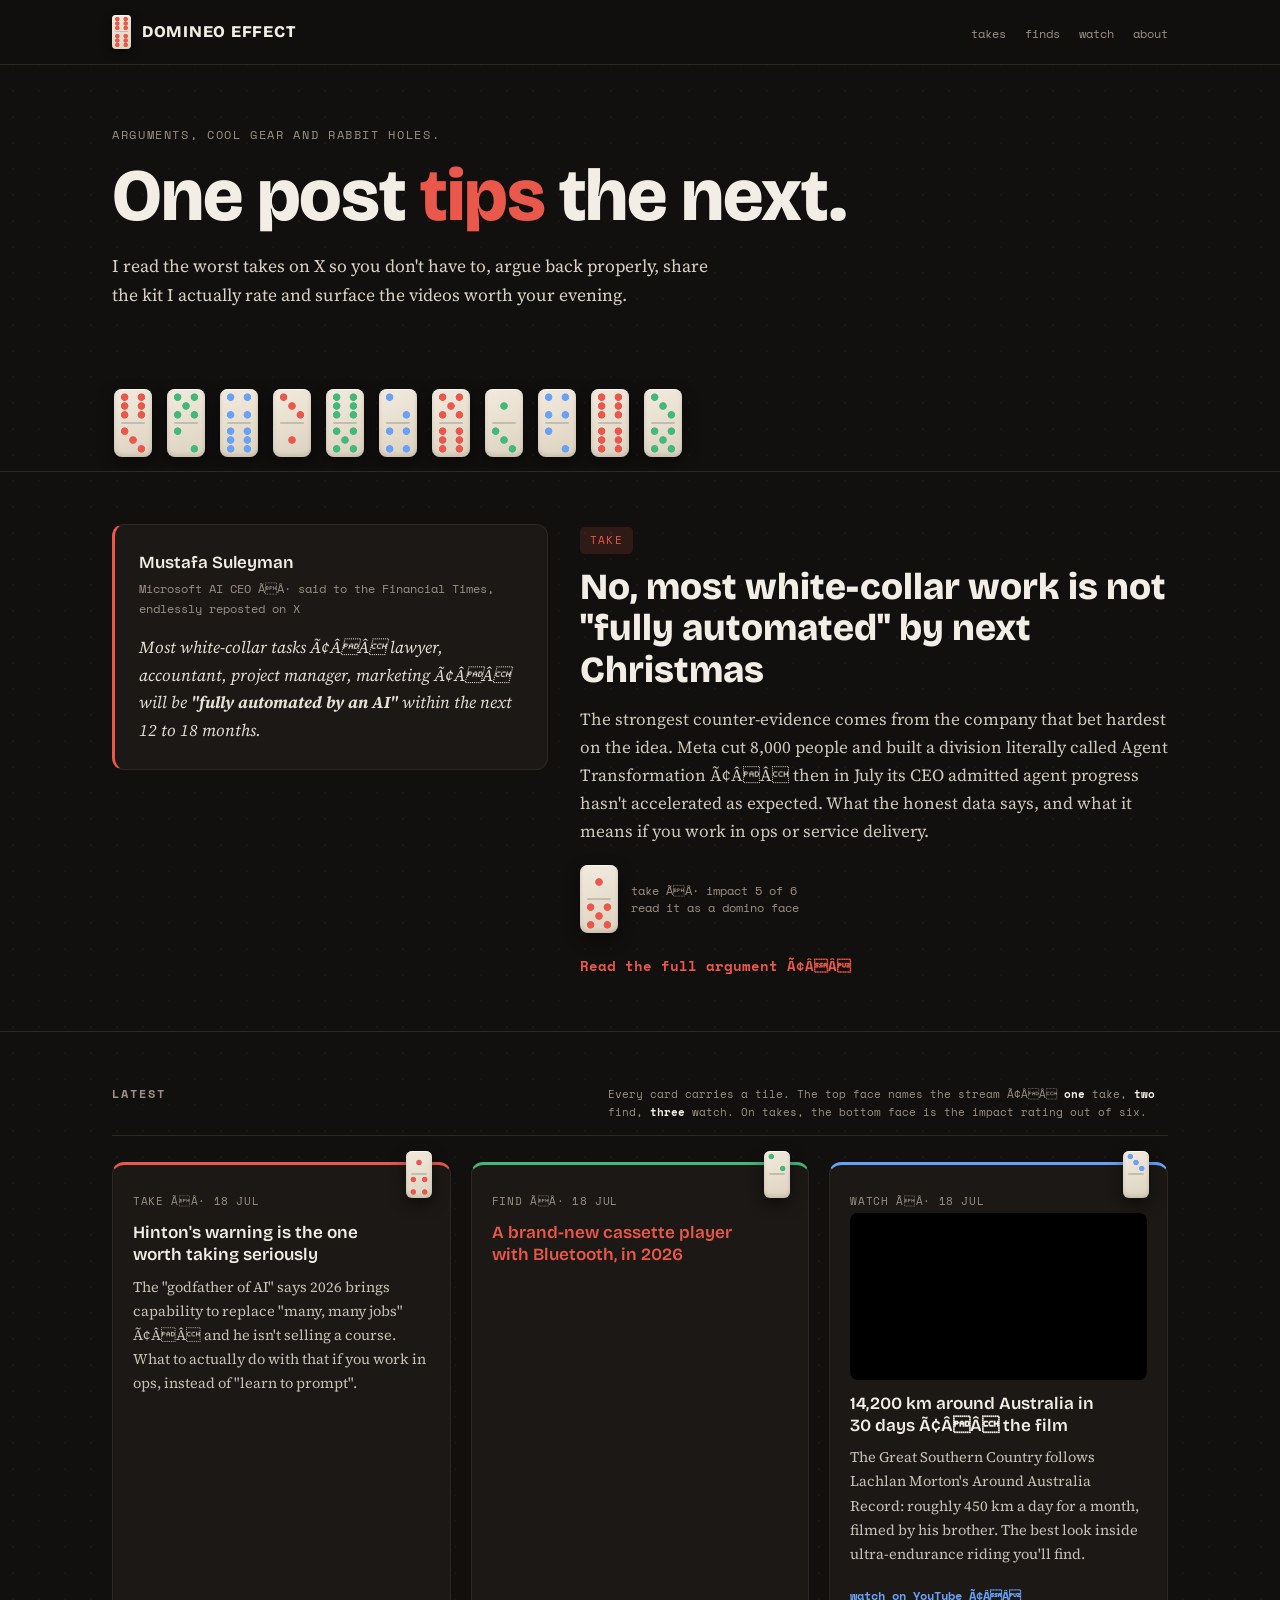
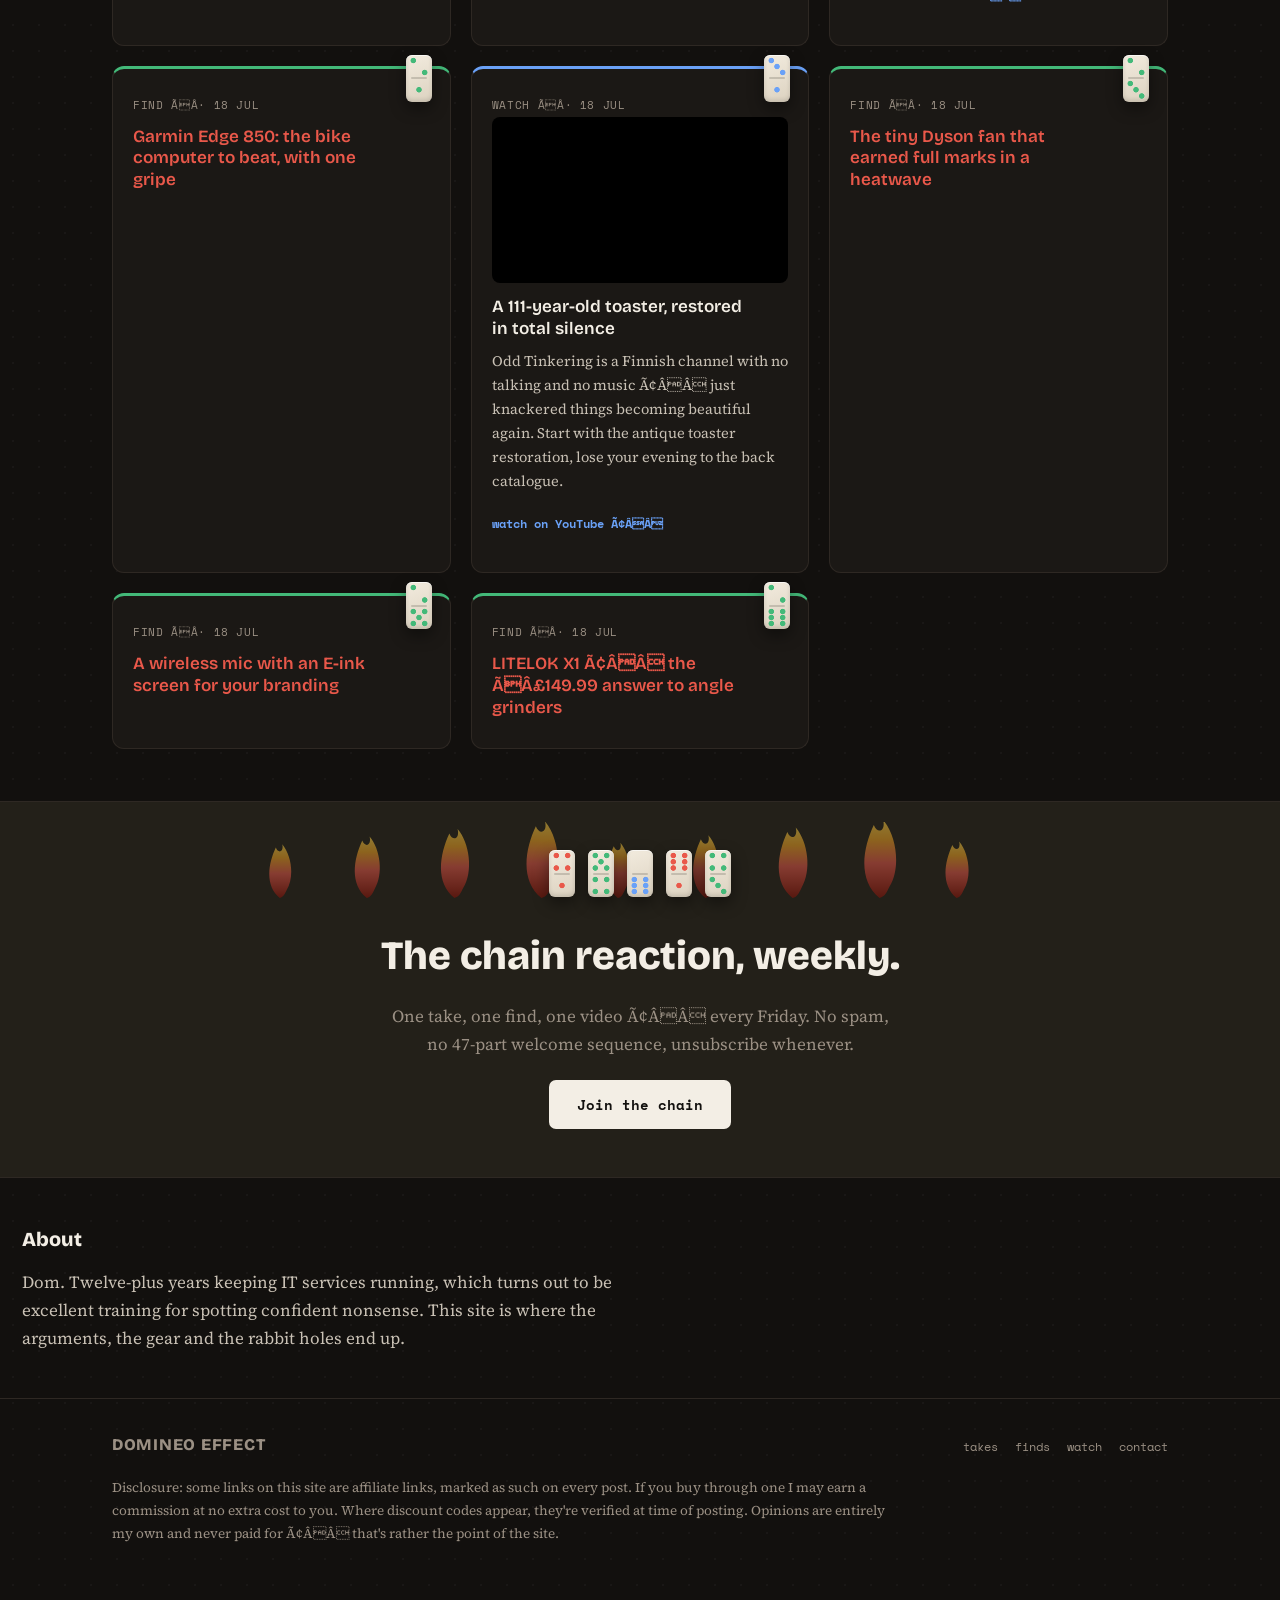
==== commit 3599d336: "Merge branch 'main' into domsteners13-patch-1" ====
--- a/index.html
+++ b/index.html
@@ -15,7 +15,7 @@
 <header class="site">
   <div class="wrap">
     <a class="brand" href="/">
-      <span class="tile" style="--pip:var(--take)" aria-hidden="true"><span class="face f3"></span><span class="face f1"></span></span>
+      <span class="tile" style="--pip:var(--take)" aria-hidden="true"><span class="face f6"></span><span class="face f6"></span></span>
       <span class="logo">DOMINEO EFFECT</span>
     </a>
     <nav class="main">
@@ -28,7 +28,7 @@
   <div class="wrap">
     <p class="kicker">Arguments, cool gear and rabbit holes.</p>
     <h1>One post <em>tips</em> the next.</h1>
-    <p class="lede">I read the worst takes on X so you don't have to, argue back properly, share the kit I actually rate and surface the videos worth viewing.</p>
+    <p class="lede">I read the worst takes on X so you don't have to, argue back properly, share the kit I actually rate and surface the videos worth your evening.</p>
     <div class="chain-rail">
       <span class="tile hero-tile" style="--pip:var(--take);animation-delay:0.00s" aria-hidden="true"><span class="face f6"></span><span class="face f3"></span></span>
       <span class="tile hero-tile" style="--pip:var(--find);animation-delay:0.13s" aria-hidden="true"><span class="face f5"></span><span class="face f2"></span></span>
@@ -50,18 +50,18 @@
     <div class="grid">
       <div class="xcard">
         <p class="who">Mustafa Suleyman</p>
-        <p class="handle">Microsoft AI CEO · said to the Financial Times, endlessly reposted on X</p>
-        <blockquote>Most white-collar tasks — lawyer, accountant, project manager, marketing — will be <strong>"fully automated by an AI"</strong> within the next 12 to 18 months.</blockquote>
+        <p class="handle">Microsoft AI CEO ÃÂ· said to the Financial Times, endlessly reposted on X</p>
+        <blockquote>Most white-collar tasks Ã¢ÂÂ lawyer, accountant, project manager, marketing Ã¢ÂÂ will be <strong>"fully automated by an AI"</strong> within the next 12 to 18 months.</blockquote>
       </div>
       <div>
         <span class="stream-label label-take">Take</span>
         <h2>No, most white-collar work is not "fully automated" by next Christmas</h2>
-        <p class="standfirst">The strongest counter-evidence comes from the company that bet hardest on the idea. Meta cut 8,000 people and built a division literally called Agent Transformation — then in July its CEO admitted agent progress hasn't accelerated as expected. What the honest data says, and what it means if you work in ops or service delivery.</p>
+        <p class="standfirst">The strongest counter-evidence comes from the company that bet hardest on the idea. Meta cut 8,000 people and built a division literally called Agent Transformation Ã¢ÂÂ then in July its CEO admitted agent progress hasn't accelerated as expected. What the honest data says, and what it means if you work in ops or service delivery.</p>
         <div class="impact">
           <span class="tile" aria-hidden="true"><span class="face f1"></span><span class="face f5"></span></span>
-          <span>take · impact 5 of 6<br>read it as a domino face</span>
+          <span>take ÃÂ· impact 5 of 6<br>read it as a domino face</span>
         </div>
-        <a class="readmore" href="take-ai-jobs.html">Read the full argument →</a>
+        <a class="readmore" href="take-ai-jobs.html">Read the full argument Ã¢ÂÂ</a>
       </div>
     </div>
   </div>
@@ -71,74 +71,82 @@
   <div class="wrap">
     <div class="feed-head">
       <h3>Latest</h3>
-      <p class="key">Every card carries a tile. The top face names the stream — <b>one</b> take, <b>two</b> find, <b>three</b> watch. On takes, the bottom face is the impact rating out of six.</p>
+      <p class="key">Every card carries a tile. The top face names the stream Ã¢ÂÂ <b>one</b> take, <b>two</b> find, <b>three</b> watch. On takes, the bottom face is the impact rating out of six.</p>
     </div>
     <div class="rule"></div>
     <div class="cards">
 
       <a class="card take" href="#">
         <span class="badge"><span class="tile tile-sm" aria-hidden="true"><span class="face f1"></span><span class="face f4"></span></span></span>
-        <span class="date">TAKE · 18 JUL</span>
+        <span class="date">TAKE ÃÂ· 18 JUL</span>
         <h4>Hinton's warning is the one worth taking seriously</h4>
-        <p>The "godfather of AI" says 2026 brings capability to replace "many, many jobs" — and he isn't selling a course. What to actually do with that if you work in ops, instead of "learn to prompt".</p>
+        <p>The "godfather of AI" says 2026 brings capability to replace "many, many jobs" Ã¢ÂÂ and he isn't selling a course. What to actually do with that if you work in ops, instead of "learn to prompt".</p>
       </a>
 
       <article class="card find">
         <span class="badge"><span class="tile tile-sm" aria-hidden="true"><span class="face f2"></span><span class="face f0"></span></span></span>
-        <span class="date">FIND · 18 JUL</span>
+        <span class="date">FIND ÃÂ· 18 JUL</span>
         <h4><a href="https://www.techradar.com/tech/the-best-tech-of-2026-so-far-the-21-finest-gadgets-weve-tested-this-year" target="_blank" rel="noopener">A brand-new cassette player with Bluetooth, in 2026</a>
+      </article>
 
       <article class="card watch">
         <span class="badge"><span class="tile tile-sm" aria-hidden="true"><span class="face f3"></span><span class="face f0"></span></span></span>
-        <span class="date">WATCH · 18 JUL</span>
-        <div class="embed"><iframe src="https://www.youtube-nocookie.com/embed/XW1F79sfftA" title="The Great Southern Country — Lachlan Morton's Around Australia Record" loading="lazy" referrerpolicy="strict-origin-when-cross-origin" allow="accelerometer; autoplay; clipboard-write; encrypted-media; gyroscope; picture-in-picture" allowfullscreen></iframe></div>
-        <h4>14,200 km around Australia in 30 days — the film</h4>
+        <span class="date">WATCH ÃÂ· 18 JUL</span>
+        <div class="embed"><iframe src="https://www.youtube-nocookie.com/embed/XW1F79sfftA" title="The Great Southern Country Ã¢ÂÂ Lachlan Morton's Around Australia Record" loading="lazy" referrerpolicy="strict-origin-when-cross-origin" allow="accelerometer; autoplay; clipboard-write; encrypted-media; gyroscope; picture-in-picture" allowfullscreen></iframe></div>
+        <h4>14,200 km around Australia in 30 days Ã¢ÂÂ the film</h4>
         <p>The Great Southern Country follows Lachlan Morton's Around Australia Record: roughly 450 km a day for a month, filmed by his brother. The best look inside ultra-endurance riding you'll find.</p>
-        <p class="links"><a href="https://www.youtube.com/watch?v=XW1F79sfftA" target="_blank" rel="noopener">watch on YouTube →</a>
+        <p class="links"><a href="https://www.youtube.com/watch?v=XW1F79sfftA" target="_blank" rel="noopener">watch on YouTube Ã¢ÂÂ</a>
+      </article>
 
       <article class="card find">
-        <span class="badge"><span class="tile tile-sm" aria-hidden="true"><span class="face f2"></span><span class="face f0"></span></span></span>
-        <span class="date">FIND · 18 JUL</span>
+        <span class="badge"><span class="tile tile-sm" aria-hidden="true"><span class="face f2"></span><span class="face f1"></span></span></span>
+        <span class="date">FIND ÃÂ· 18 JUL</span>
         <h4><a href="https://www.cyclingweekly.com/group-tests/cycling-gps-units-buyers-guide-181254" target="_blank" rel="noopener">Garmin Edge 850: the bike computer to beat, with one gripe</a>
+      </article>
 
       <article class="card watch">
-        <span class="badge"><span class="tile tile-sm" aria-hidden="true"><span class="face f3"></span><span class="face f0"></span></span></span>
-        <span class="date">WATCH · 18 JUL</span>
-        <div class="embed"><iframe src="https://www.youtube-nocookie.com/embed/Ab02a_EKtcg" title="Odd Tinkering — 111 Years Old Antique Toaster Restoration" loading="lazy" referrerpolicy="strict-origin-when-cross-origin" allow="accelerometer; autoplay; clipboard-write; encrypted-media; gyroscope; picture-in-picture" allowfullscreen></iframe></div>
+        <span class="badge"><span class="tile tile-sm" aria-hidden="true"><span class="face f3"></span><span class="face f1"></span></span></span>
+        <span class="date">WATCH ÃÂ· 18 JUL</span>
+        <div class="embed"><iframe src="https://www.youtube-nocookie.com/embed/Ab02a_EKtcg" title="Odd Tinkering Ã¢ÂÂ 111 Years Old Antique Toaster Restoration" loading="lazy" referrerpolicy="strict-origin-when-cross-origin" allow="accelerometer; autoplay; clipboard-write; encrypted-media; gyroscope; picture-in-picture" allowfullscreen></iframe></div>
         <h4>A 111-year-old toaster, restored in total silence</h4>
-        <p>Odd Tinkering is a Finnish channel with no talking and no music — just knackered things becoming beautiful again. Start with the antique toaster restoration, lose your evening to the back catalogue.</p>
-        <p class="links"><a href="https://www.youtube.com/watch?v=Ab02a_EKtcg" target="_blank" rel="noopener">watch on YouTube →</a>
+        <p>Odd Tinkering is a Finnish channel with no talking and no music Ã¢ÂÂ just knackered things becoming beautiful again. Start with the antique toaster restoration, lose your evening to the back catalogue.</p>
+        <p class="links"><a href="https://www.youtube.com/watch?v=Ab02a_EKtcg" target="_blank" rel="noopener">watch on YouTube Ã¢ÂÂ</a>
+      </article>
 
       <article class="card find">
-        <span class="badge"><span class="tile tile-sm" aria-hidden="true"><span class="face f2"></span><span class="face f0"></span></span></span>
-        <span class="date">FIND · 18 JUL</span>
+        <span class="badge"><span class="tile tile-sm" aria-hidden="true"><span class="face f2"></span><span class="face f3"></span></span></span>
+        <span class="date">FIND ÃÂ· 18 JUL</span>
         <h4><a href="https://www.techradar.com/home/top-tech-of-the-month-the-best-new-gadgets-weve-tested-for-july-2026" target="_blank" rel="noopener">The tiny Dyson fan that earned full marks in a heatwave</a>
+      </article>
 
       <article class="card find">
-        <span class="badge"><span class="tile tile-sm" aria-hidden="true"><span class="face f2"></span><span class="face f0"></span></span></span>
-        <span class="date">FIND · 18 JUL</span>
+        <span class="badge"><span class="tile tile-sm" aria-hidden="true"><span class="face f2"></span><span class="face f5"></span></span></span>
+        <span class="date">FIND ÃÂ· 18 JUL</span>
         <h4><a href="https://www.techradar.com/tech/top-tech-of-the-month-the-best-new-gadgets-weve-tested-for-june-2026" target="_blank" rel="noopener">A wireless mic with an E-ink screen for your branding</a>
+      </article>
 
       <article class="card find">
-        <span class="badge"><span class="tile tile-sm" aria-hidden="true"><span class="face f2"></span><span class="face f0"></span></span></span>
-        <span class="date">FIND · 18 JUL</span>
-        <h4><a href="https://www.litelok.com/blogs/news/21-cool-bike-accessories-and-bike-gadgets-for-2021" target="_blank" rel="noopener">LITELOK X1 — the £149.99 answer to angle grinders</a>
+        <span class="badge"><span class="tile tile-sm" aria-hidden="true"><span class="face f2"></span><span class="face f6"></span></span></span>
+        <span class="date">FIND ÃÂ· 18 JUL</span>
+        <h4><a href="https://www.litelok.com/blogs/news/21-cool-bike-accessories-and-bike-gadgets-for-2021" target="_blank" rel="noopener">LITELOK X1 Ã¢ÂÂ the ÃÂ£149.99 answer to angle grinders</a>
 
     </div>
-  </div>
+      </article>
+    </div>
 </section>
 
 <section class="chain">
   <div class="wrap">
-    <div class="rail">
-      <span class="tile tile-sm" style="--pip:var(--take)" aria-hidden="true"><span class="face f3"></span><span class="face f2"></span></span>
-      <span class="tile tile-sm" style="--pip:var(--find)" aria-hidden="true"><span class="face f5"></span><span class="face f4"></span></span>
-      <span class="tile tile-sm" style="--pip:var(--watch)" aria-hidden="true"><span class="face f2"></span><span class="face f6"></span></span>
-      <span class="tile tile-sm" style="--pip:var(--take)" aria-hidden="true"><span class="face f6"></span><span class="face f1"></span></span>
-      <span class="tile tile-sm" style="--pip:var(--find)" aria-hidden="true"><span class="face f4"></span><span class="face f3"></span></span>
+    <div class="rail" style="position:relative">
+      <svg class="flames" viewBox="0 0 1200 120" preserveAspectRatio="xMidYMax meet" aria-hidden="true"><defs><linearGradient id="flc" x1="0" y1="1" x2="0" y2="0"><stop offset="0" stop-color="#8E1208"/><stop offset=".45" stop-color="#E9584A"/><stop offset=".75" stop-color="#F5A623"/><stop offset="1" stop-color="#FFD64A"/></linearGradient></defs><g class="lick" style="--d:0.00s"><path d="M40 120 C10 96 16 52 32 18 C37 31 49 27 45 11 C64 33 70 78 54 104 C50 112 48 118 40 120 Z" transform="translate(0,26.4) scale(0.78)" fill="url(#flc)"/></g><g class="lick" style="--d:0.37s"><path d="M40 120 C10 96 16 52 32 18 C37 31 49 27 45 11 C64 33 70 78 54 104 C50 112 48 118 40 120 Z" transform="translate(133,13.2) scale(0.89)" fill="url(#flc)"/></g><g class="lick" style="--d:0.74s"><path d="M40 120 C10 96 16 52 32 18 C37 31 49 27 45 11 C64 33 70 78 54 104 C50 112 48 118 40 120 Z" transform="translate(267,0.0) scale(1.00)" fill="url(#flc)"/></g><g class="lick" style="--d:1.11s"><path d="M40 120 C10 96 16 52 32 18 C37 31 49 27 45 11 C64 33 70 78 54 104 C50 112 48 118 40 120 Z" transform="translate(400,-13.2) scale(1.11)" fill="url(#flc)"/></g><g class="lick" style="--d:1.48s"><path d="M40 120 C10 96 16 52 32 18 C37 31 49 27 45 11 C64 33 70 78 54 104 C50 112 48 118 40 120 Z" transform="translate(533,24.0) scale(0.80)" fill="url(#flc)"/></g><g class="lick" style="--d:0.25s"><path d="M40 120 C10 96 16 52 32 18 C37 31 49 27 45 11 C64 33 70 78 54 104 C50 112 48 118 40 120 Z" transform="translate(667,10.8) scale(0.91)" fill="url(#flc)"/></g><g class="lick" style="--d:0.62s"><path d="M40 120 C10 96 16 52 32 18 C37 31 49 27 45 11 C64 33 70 78 54 104 C50 112 48 118 40 120 Z" transform="translate(800,-2.4) scale(1.02)" fill="url(#flc)"/></g><g class="lick" style="--d:0.99s"><path d="M40 120 C10 96 16 52 32 18 C37 31 49 27 45 11 C64 33 70 78 54 104 C50 112 48 118 40 120 Z" transform="translate(933,-15.6) scale(1.13)" fill="url(#flc)"/></g><g class="lick" style="--d:1.36s"><path d="M40 120 C10 96 16 52 32 18 C37 31 49 27 45 11 C64 33 70 78 54 104 C50 112 48 118 40 120 Z" transform="translate(1067,21.6) scale(0.82)" fill="url(#flc)"/></g></svg>
+      <span class="tile tile-sm" style="--pip:var(--take);position:relative;z-index:1" aria-hidden="true"><span class="face f4"></span><span class="face f1"></span></span>
+      <span class="tile tile-sm" style="--pip:var(--find);position:relative;z-index:1" aria-hidden="true"><span class="face f5"></span><span class="face f4"></span></span>
+      <span class="tile tile-sm" style="--pip:var(--watch);position:relative;z-index:1" aria-hidden="true"><span class="face f0"></span><span class="face f6"></span></span>
+      <span class="tile tile-sm" style="--pip:var(--take);position:relative;z-index:1" aria-hidden="true"><span class="face f6"></span><span class="face f1"></span></span>
+      <span class="tile tile-sm" style="--pip:var(--find);position:relative;z-index:1" aria-hidden="true"><span class="face f4"></span><span class="face f3"></span></span>
     </div>
     <h3>The chain reaction, weekly.</h3>
-    <p>One take, one find, one video — every Friday. No spam, no 47-part welcome sequence, unsubscribe whenever.</p>
+    <p>One take, one find, one video Ã¢ÂÂ every Friday. No spam, no 47-part welcome sequence, unsubscribe whenever.</p>
     <a class="btn" href="#">Join the chain</a>
   </div>
 </section>
@@ -146,7 +154,7 @@
 <section class="about" id="about">
   <div class="wrap">
     <h3>About</h3>
-    <p>Twelve-plus years keeping IT services running, which turns out to be excellent training for spotting confident nonsense. This site is where the arguments, the gear and the rabbit holes end up.</p>
+    <p>Dom. Twelve-plus years keeping IT services running, which turns out to be excellent training for spotting confident nonsense. This site is where the arguments, the gear and the rabbit holes end up.</p>
   </div>
 </section>
 
@@ -158,273 +166,9 @@
         <a href="#feed">takes</a><a href="#feed">finds</a><a href="#feed">watch</a><a href="#about">contact</a>
       </nav>
     </div>
-    <p class="disclosure">Disclosure: some links on this site are affiliate links, marked as such on every post. If you buy through one I may earn a commission at no extra cost to you. Where discount codes appear, they're verified at time of posting. Opinions are entirely my own and never paid for — that's rather the point of the site.</p>
+    <p class="disclosure">Disclosure: some links on this site are affiliate links, marked as such on every post. If you buy through one I may earn a commission at no extra cost to you. Where discount codes appear, they're verified at time of posting. Opinions are entirely my own and never paid for Ã¢ÂÂ that's rather the point of the site.</p>
   </div>
 </footer>
 
 </body>
 </html>
-<!DOCTYPE html>
-<html lang="en-GB">
-<head>
-<meta charset="UTF-8">
-<meta name="viewport" content="width=device-width, initial-scale=1.0">
-<title>Domineo Effect — one post tips the next</title>
-<meta name="description" content="Arguments, gear and rabbit holes from Manchester. Takes on the worst posts on X, kit that's actually worth it, and videos worth your evening.">
-<link rel="preconnect" href="https://fonts.googleapis.com">
-<link rel="preconnect" href="https://fonts.gstatic.com" crossorigin>
-<link href="https://fonts.googleapis.com/css2?family=Bricolage+Grotesque:opsz,wght@12..96,400;12..96,600;12..96,800&family=Source+Serif+4:opsz,ital,wght@8..60,0,400;8..60,0,600;8..60,1,400&family=Space+Mono:wght@400;700&display=swap" rel="stylesheet">
-<style>
-:root{
-  --paper:#F7F5F0; --ink:#1A1714; --muted:#6E6659; --line:#DDD6C9;
-  --take:#C43425; --find:#1E7A46; --watch:#1D5FBF;
-  --take-soft:#F8E4E1; --find-soft:#E2F0E7; --watch-soft:#E1EAF8;
-}
-*{box-sizing:border-box;margin:0;padding:0}
-html{scroll-behavior:smooth}
-body{background:var(--paper);color:var(--ink);font-family:"Source Serif 4",Georgia,serif;font-size:17px;line-height:1.6}
-a{color:inherit}
-.wrap{max-width:1080px;margin:0 auto;padding:0 20px}
-.mono{font-family:"Space Mono",monospace}
-.disp{font-family:"Bricolage Grotesque",system-ui,sans-serif}
-
-/* header */
-header.site{border-bottom:2px solid var(--ink);position:sticky;top:0;background:var(--paper);z-index:10}
-header.site .wrap{display:flex;align-items:center;justify-content:space-between;padding-top:14px;padding-bottom:14px}
-.logo{font-family:"Bricolage Grotesque",sans-serif;font-weight:800;letter-spacing:.04em;text-decoration:none;font-size:1.05rem}
-nav.main a{font-family:"Space Mono",monospace;font-size:.8rem;text-decoration:none;margin-left:18px;text-transform:lowercase}
-nav.main a:hover{text-decoration:underline}
-
-/* hero */
-.hero{padding:56px 0 40px;border-bottom:1px solid var(--line)}
-.kicker{font-family:"Space Mono",monospace;font-size:.75rem;letter-spacing:.08em;text-transform:uppercase;color:var(--muted)}
-.hero h1{font-family:"Bricolage Grotesque",sans-serif;font-weight:800;font-size:clamp(2.4rem,6vw,4.2rem);line-height:1.02;margin:14px 0 18px}
-.hero p.lede{max-width:620px;font-size:1.08rem}
-.dominoes{display:flex;gap:10px;margin-top:34px;height:64px;align-items:flex-end}
-.domino{width:16px;height:56px;background:var(--ink);border-radius:3px;transform-origin:bottom right;animation:tip 3.4s ease-in-out infinite}
-.domino:nth-child(2){animation-delay:.15s}.domino:nth-child(3){animation-delay:.3s}
-.domino:nth-child(4){animation-delay:.45s}.domino:nth-child(5){animation-delay:.6s}
-.domino:nth-child(6){animation-delay:.75s}.domino:nth-child(7){animation-delay:.9s}
-.domino:nth-child(3n){background:var(--take)}.domino:nth-child(3n+1){background:var(--find)}.domino:nth-child(3n+2){background:var(--watch)}
-@keyframes tip{0%,10%{transform:rotate(0)}30%,60%{transform:rotate(72deg)}80%,100%{transform:rotate(0)}}
-@media (prefers-reduced-motion: reduce){.domino{animation:none;transform:rotate(24deg)}}
-
-/* featured */
-.featured{padding:48px 0;border-bottom:1px solid var(--line)}
-.featured .grid{display:grid;grid-template-columns:1fr 1.3fr;gap:28px;align-items:start}
-.xcard{background:#fff;border:1px solid var(--line);border-radius:10px;padding:22px}
-.xcard .who{font-family:"Bricolage Grotesque",sans-serif;font-weight:600}
-.xcard .handle{font-family:"Space Mono",monospace;font-size:.78rem;color:var(--muted)}
-.xcard blockquote{margin:14px 0;font-size:1.05rem;font-style:italic}
-.xcard .meta{font-family:"Space Mono",monospace;font-size:.72rem;color:var(--muted)}
-.stream-label{display:inline-block;font-family:"Space Mono",monospace;font-size:.72rem;letter-spacing:.1em;text-transform:uppercase;padding:3px 9px;border-radius:4px;margin-bottom:12px}
-.label-take{background:var(--take-soft);color:var(--take)}
-.label-find{background:var(--find-soft);color:var(--find)}
-.label-watch{background:var(--watch-soft);color:var(--watch)}
-.featured h2{font-family:"Bricolage Grotesque",sans-serif;font-weight:800;font-size:clamp(1.5rem,3.4vw,2.2rem);line-height:1.12;margin-bottom:12px}
-.featured .standfirst{color:var(--ink);margin-bottom:16px}
-.pips{display:flex;gap:5px;align-items:center;margin:14px 0}
-.pips span{width:11px;height:11px;border-radius:50%;border:1.5px solid var(--take)}
-.pips span.on{background:var(--take)}
-.pips .pips-label{font-family:"Space Mono",monospace;font-size:.72rem;color:var(--muted);margin-left:8px;border:0;width:auto;height:auto;border-radius:0}
-.readmore{font-family:"Space Mono",monospace;font-size:.85rem;color:var(--take);text-decoration:none;font-weight:700}
-.readmore:hover{text-decoration:underline}
-
-/* feed */
-.feed{padding:48px 0}
-.feed h3.section{font-family:"Space Mono",monospace;font-size:.8rem;letter-spacing:.12em;text-transform:uppercase;color:var(--muted);margin-bottom:22px}
-.cards{display:grid;grid-template-columns:repeat(3,1fr);gap:18px}
-.card{display:block;text-decoration:none;background:#fff;border:1px solid var(--line);border-radius:10px;padding:20px;border-top:4px solid var(--line);transition:transform .12s ease}
-.card:hover{transform:translateY(-3px)}
-.card.take{border-top-color:var(--take)}
-.card.find{border-top-color:var(--find)}
-.card.watch{border-top-color:var(--watch)}
-.card .date{font-family:"Space Mono",monospace;font-size:.7rem;color:var(--muted)}
-.card h4{font-family:"Bricolage Grotesque",sans-serif;font-weight:600;font-size:1.08rem;line-height:1.25;margin:8px 0 8px}
-.card p{font-size:.92rem;color:#3d3831}
-.card .dur{display:inline-block;font-family:"Space Mono",monospace;font-size:.7rem;background:var(--watch-soft);color:var(--watch);padding:2px 7px;border-radius:4px;margin-top:10px}
-.card .aff{display:block;font-family:"Space Mono",monospace;font-size:.68rem;color:var(--muted);margin-top:12px;border-top:1px dashed var(--line);padding-top:8px}
-.card h4 a{color:inherit;text-decoration:none}
-.card h4 a:hover{text-decoration:underline}
-.card .links{margin-top:10px}
-.card .links a{font-family:"Space Mono",monospace;font-size:.74rem;font-weight:700;color:var(--find);text-decoration:none;margin-right:14px}
-.card .links a:hover{text-decoration:underline}
-.card.watch .links a{color:var(--watch)}
-.embed{position:relative;aspect-ratio:16/9;border-radius:6px;overflow:hidden;background:#000;margin-bottom:12px}
-.embed iframe{position:absolute;inset:0;width:100%;height:100%;border:0}
-.card.watch .links a{color:var(--watch)}
-.embed{position:relative;aspect-ratio:16/9;border-radius:7px;overflow:hidden;background:#000;margin-bottom:14px}
-.embed iframe{position:absolute;inset:0;width:100%;height:100%;border:0}
-
-/* newsletter */
-.chain{border-top:2px solid var(--ink);border-bottom:2px solid var(--ink);padding:44px 0;text-align:center;background:#fff}
-.chain h3{font-family:"Bricolage Grotesque",sans-serif;font-weight:800;font-size:clamp(1.6rem,4vw,2.4rem)}
-.chain p{max-width:520px;margin:12px auto 20px;color:var(--muted)}
-.chain a.btn{display:inline-block;font-family:"Space Mono",monospace;font-size:.9rem;background:var(--ink);color:var(--paper);padding:12px 26px;border-radius:6px;text-decoration:none}
-.chain a.btn:hover{opacity:.85}
-
-/* about + footer */
-.about{padding:40px 0;border-bottom:1px solid var(--line);max-width:680px}
-.about h3{font-family:"Bricolage Grotesque",sans-serif;font-weight:800;margin-bottom:10px}
-footer.site{padding:34px 0 50px;color:var(--muted)}
-footer.site .top{display:flex;justify-content:space-between;align-items:center;margin-bottom:18px}
-footer.site nav a{font-family:"Space Mono",monospace;font-size:.78rem;text-decoration:none;margin-left:16px}
-.disclosure{font-size:.85rem;max-width:760px}
-
-@media (max-width:840px){
-  .featured .grid{grid-template-columns:1fr}
-  .cards{grid-template-columns:1fr 1fr}
-}
-@media (max-width:560px){
-  .cards{grid-template-columns:1fr}
-  nav.main a{margin-left:12px}
-}
-a:focus-visible,.card:focus-visible,.chain a.btn:focus-visible{outline:3px solid var(--watch);outline-offset:2px}
-</style>
-</head>
-<body>
-
-<header class="site">
-  <div class="wrap">
-    <a class="logo" href="/">DOMINEO EFFECT</a>
-    <nav class="main">
-      <a href="#feed">takes</a><a href="#feed">finds</a><a href="#feed">watch</a><a href="#about">about</a>
-    </nav>
-  </div>
-</header>
-
-<section class="hero">
-  <div class="wrap">
-    <p class="kicker">UK — arguments, cool gear and rabbit holes</p>
-    <h1>One post tips the next.</h1>
-    <p class="lede">I read the worst takes on X so you don't have to, argue back properly, share the kit I actually rate and surface the videos worth your evening.</p>
-    <div class="dominoes" aria-hidden="true">
-      <div class="domino"></div><div class="domino"></div><div class="domino"></div><div class="domino"></div><div class="domino"></div><div class="domino"></div><div class="domino"></div>
-    </div>
-  </div>
-</section>
-
-<section class="featured">
-  <div class="wrap">
-    <div class="grid">
-      <div class="xcard">
-        <p class="who">Mustafa Suleyman</p>
-        <p class="handle">Microsoft AI CEO · said to the Financial Times, endlessly reposted on X</p>
-        <blockquote>Most white-collar tasks — lawyer, accountant, project manager, marketing — will be <strong>"fully automated by an AI"</strong> within the next 12 to 18 months.</blockquote>
-        <p class="meta">The claim currently powering a thousand "your job is already dead" threads</p>
-      </div>
-      <div>
-        <span class="stream-label label-take">Take</span>
-        <h2>No, most white-collar work is not "fully automated" by next Christmas</h2>
-        <p class="standfirst">The strongest counter-evidence comes from the company that bet hardest on the idea. Meta cut 8,000 people and built a division literally called Agent Transformation — then in July its CEO admitted agent progress hasn't accelerated as expected. What the honest data says, and what it means if you work in ops or service delivery.</p>
-        <div class="pips" aria-label="Impact rating: 5 out of 6">
-          <span class="on"></span><span class="on"></span><span class="on"></span><span class="on"></span><span class="on"></span><span></span>
-          <span class="pips-label">impact 5/6</span>
-        </div>
-        <a class="readmore" href="take-ai-jobs.html">Read the full argument →</a>
-      </div>
-    </div>
-  </div>
-</section>
-
-<section class="feed" id="feed">
-  <div class="wrap">
-    <h3 class="section">Latest</h3>
-    <div class="cards">
-
-      <a class="card take" href="#">
-        <span class="date">TAKE · 18 JUL</span>
-        <h4>Hinton's warning is the one worth taking seriously</h4>
-        <p>The "godfather of AI" says 2026 brings capability to replace "many, many jobs" — and he isn't selling a course. What to actually do with that if you work in ops, instead of "learn to prompt".</p>
-      </a>
-
-      <article class="card find">
-        <span class="date">FIND · 18 JUL</span>
-        <h4><a href="https://www.techradar.com/tech/the-best-tech-of-2026-so-far-the-21-finest-gadgets-weve-tested-this-year" target="_blank" rel="noopener">A brand-new cassette player with Bluetooth, in 2026</a></h4>
-        <p>Maxell's wireless cassette player made TechRadar's best of the year so far — nostalgia hardware done nearly right, flaky Bluetooth and all. If you're here for the iPod restorations, this is your lane.</p>
-        <p class="links"><a href="https://www.techradar.com/tech/the-best-tech-of-2026-so-far-the-21-finest-gadgets-weve-tested-this-year" target="_blank" rel="noopener">the review →</a><a href="https://www.amazon.co.uk/s?k=maxell+wireless+cassette+player" target="_blank" rel="noopener">find it on Amazon →</a></p>
-        <span class="aff">links not affiliated — yet</span>
-      </article>
-
-      <article class="card watch">
-        <span class="date">WATCH · 18 JUL</span>
-        <div class="embed"><iframe src="https://www.youtube-nocookie.com/embed/XW1F79sfftA" title="The Great Southern Country — Lachlan Morton's Around Australia Record" loading="lazy" referrerpolicy="strict-origin-when-cross-origin" allow="accelerometer; autoplay; clipboard-write; encrypted-media; gyroscope; picture-in-picture" allowfullscreen></iframe></div>
-        <h4>14,200 km around Australia in 30 days — the film</h4>
-        <p>The Great Southern Country follows Lachlan Morton's Around Australia Record: roughly 450 km a day for a month, filmed by his brother. The best look inside ultra-endurance riding you'll find.</p>
-        <p class="links"><a href="https://www.youtube.com/watch?v=XW1F79sfftA" target="_blank" rel="noopener">watch on YouTube →</a></p>
-        <span class="dur">1:47:42</span>
-      </article>
-
-      <article class="card find">
-        <span class="date">FIND · 18 JUL</span>
-        <h4><a href="https://www.cyclingweekly.com/group-tests/cycling-gps-units-buyers-guide-181254" target="_blank" rel="noopener">Garmin Edge 850: the bike computer to beat, with one gripe</a></h4>
-        <p>Cycling Weekly calls it the most refined mid-size unit going — new bell, real-time traffic and pothole warnings. But no solar option, which the 840 had, and rivals have closed the battery gap.</p>
-        <p class="links"><a href="https://www.cyclingweekly.com/group-tests/cycling-gps-units-buyers-guide-181254" target="_blank" rel="noopener">the review →</a><a href="https://www.amazon.co.uk/s?k=garmin+edge+850" target="_blank" rel="noopener">find it on Amazon →</a></p>
-        <span class="aff">links not affiliated — yet</span>
-      </article>
-
-      <article class="card watch">
-        <span class="date">WATCH · 18 JUL</span>
-        <div class="embed"><iframe src="https://www.youtube-nocookie.com/embed/Ab02a_EKtcg" title="Odd Tinkering — 111 Years Old Antique Toaster Restoration" loading="lazy" referrerpolicy="strict-origin-when-cross-origin" allow="accelerometer; autoplay; clipboard-write; encrypted-media; gyroscope; picture-in-picture" allowfullscreen></iframe></div>
-        <h4>A 111-year-old toaster, restored in total silence</h4>
-        <p>Odd Tinkering is a Finnish channel with no talking and no music — just knackered things becoming beautiful again. Start with the antique toaster restoration, lose your evening to the back catalogue.</p>
-        <p class="links"><a href="https://www.youtube.com/watch?v=Ab02a_EKtcg" target="_blank" rel="noopener">watch on YouTube →</a></p>
-      </article>
-
-      <article class="card find">
-        <span class="date">FIND · 18 JUL</span>
-        <h4><a href="https://www.techradar.com/home/top-tech-of-the-month-the-best-new-gadgets-weve-tested-for-july-2026" target="_blank" rel="noopener">The tiny Dyson fan that earned full marks in a heatwave</a></h4>
-        <p>The HushJet Mini Cool — a handheld fan with up to 6.5 hours of cooling per charge — just took a five-star TechRadar review, credited with saving their Home editor's sanity during the UK heatwave. Timing is everything.</p>
-        <p class="links"><a href="https://www.techradar.com/home/top-tech-of-the-month-the-best-new-gadgets-weve-tested-for-july-2026" target="_blank" rel="noopener">the review →</a><a href="https://www.amazon.co.uk/s?k=dyson+hushjet+mini+cool" target="_blank" rel="noopener">find it on Amazon →</a></p>
-        <span class="aff">links not affiliated — yet</span>
-      </article>
-
-      <article class="card find">
-        <span class="date">FIND · 18 JUL</span>
-        <h4><a href="https://www.techradar.com/tech/top-tech-of-the-month-the-best-new-gadgets-weve-tested-for-june-2026" target="_blank" rel="noopener">A wireless mic with an E-ink screen for your branding</a></h4>
-        <p>The Insta360 Mic Pro carries an industry-first customisable E-ink display — put your logo on the transmitter — and blew TechRadar's reviewers away in June. If you're filming restorations or rides, this is clever kit.</p>
-        <p class="links"><a href="https://www.techradar.com/tech/top-tech-of-the-month-the-best-new-gadgets-weve-tested-for-june-2026" target="_blank" rel="noopener">the review →</a><a href="https://www.amazon.co.uk/s?k=insta360+mic+pro" target="_blank" rel="noopener">find it on Amazon →</a></p>
-        <span class="aff">links not affiliated — yet</span>
-      </article>
-
-      <article class="card find">
-        <span class="date">FIND · 18 JUL</span>
-        <h4><a href="https://www.litelok.com/blogs/news/21-cool-bike-accessories-and-bike-gadgets-for-2021" target="_blank" rel="noopener">LITELOK X1 — the £149.99 answer to angle grinders</a></h4>
-        <p>Barronium armour over hardened steel, Sold Secure Diamond certified. In Manchester, where bike theft is a contact sport, this is the spend that protects the bigger spend.</p>
-        <p class="links"><a href="https://www.litelok.com/blogs/news/21-cool-bike-accessories-and-bike-gadgets-for-2021" target="_blank" rel="noopener">from LITELOK →</a><a href="https://www.amazon.co.uk/s?k=litelok+x1" target="_blank" rel="noopener">find it on Amazon →</a></p>
-        <span class="aff">links not affiliated — yet</span>
-      </article>
-
-    </div>
-  </div>
-</section>
-
-<section class="chain">
-  <div class="wrap">
-    <h3>The chain reaction, weekly.</h3>
-    <p>One take, one find, one video — every Friday. No spam, no 47-part welcome sequence, unsubscribe whenever.</p>
-    <a class="btn" href="#">Join the chain</a>
-  </div>
-</section>
-
-<section class="about" id="about">
-  <div class="wrap">
-    <h3>About</h3>
-    <p>Twelve-plus years keeping IT services running, which turns out to be excellent training for spotting confident nonsense. This site is where the arguments, the gear and the rabbit holes end up.</p>
-  </div>
-</section>
-
-<footer class="site">
-  <div class="wrap">
-    <div class="top">
-      <span class="logo">DOMINEO EFFECT</span>
-      <nav>
-        <a href="#feed">takes</a><a href="#feed">finds</a><a href="#feed">watch</a><a href="#about">contact</a>
-      </nav>
-    </div>
-    <p class="disclosure">Disclosure: some links on this site are affiliate links, marked as such on every post. If you buy through one I may earn a commission at no extra cost to you. Where discount codes appear, they're verified at time of posting. Opinions are entirely my own and never paid for — that's rather the point of the site.</p>
-  </div>
-</footer>
-
-</body>
-</html>
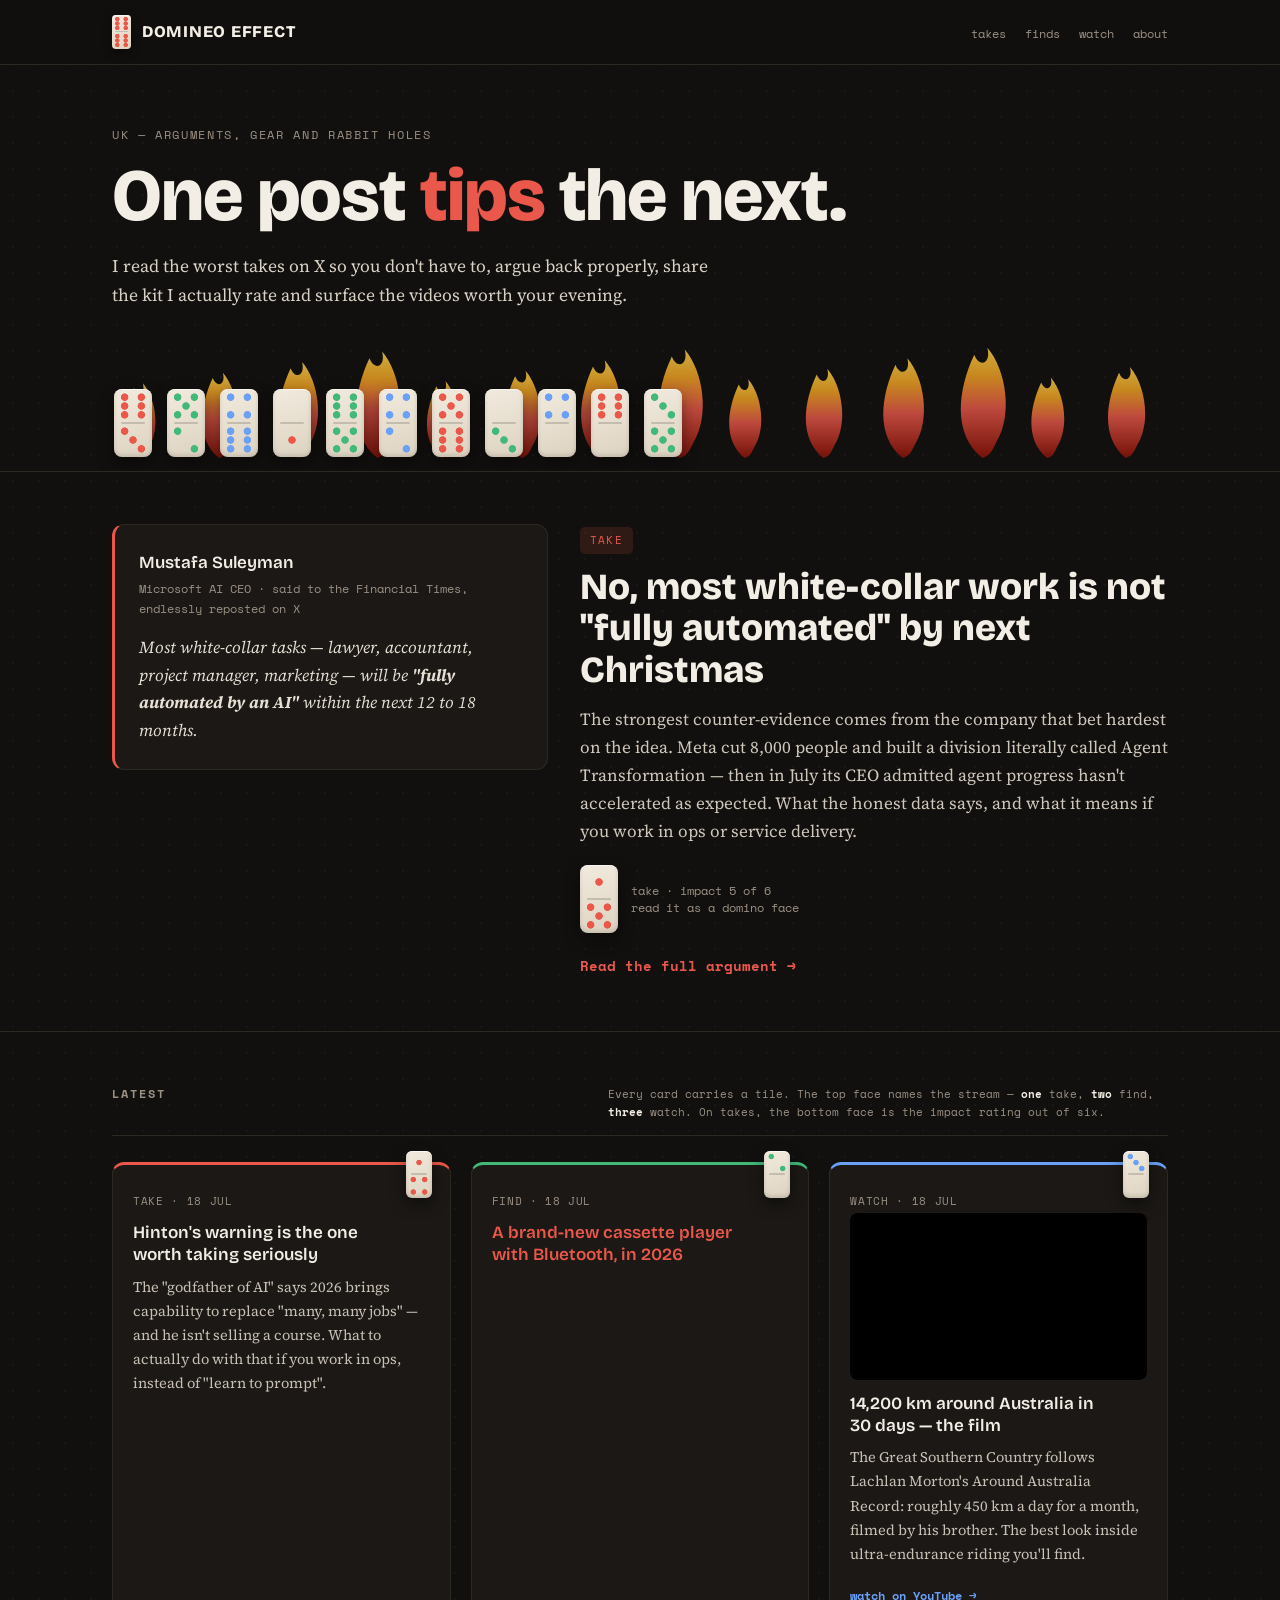
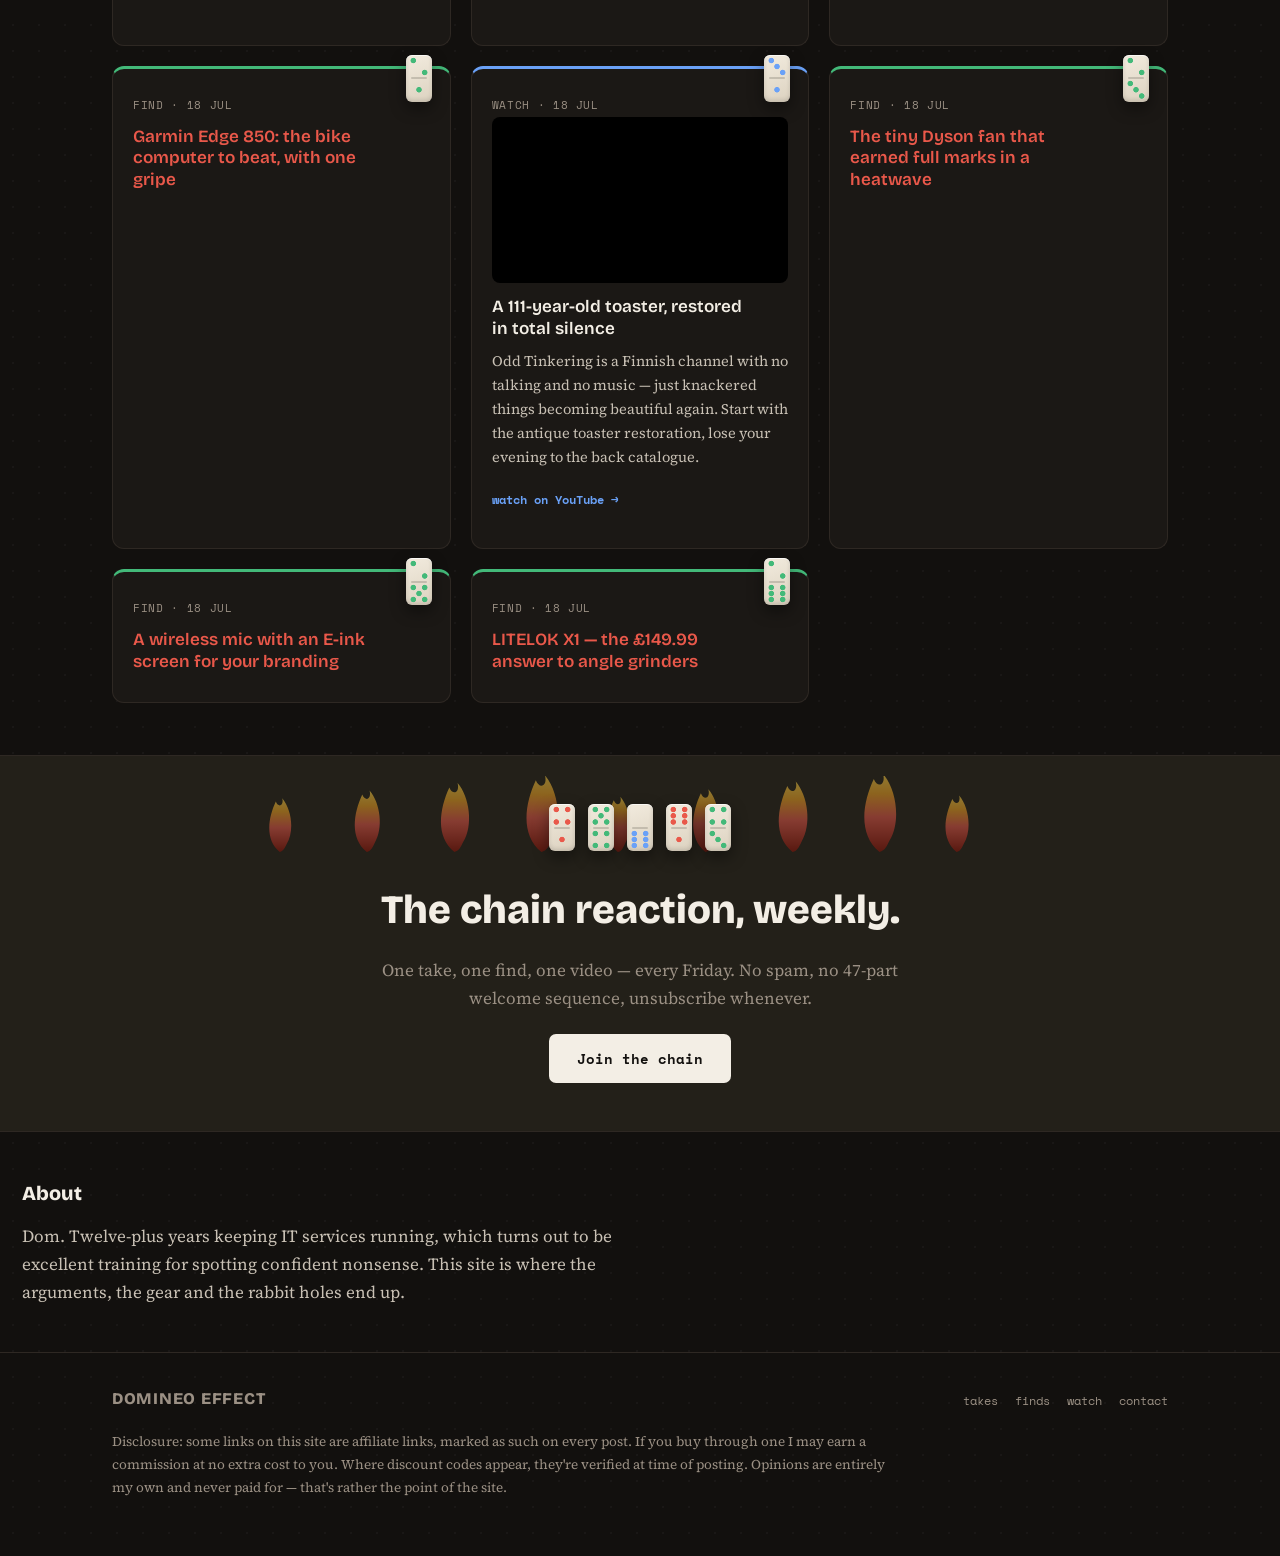
==== commit e4a12e56: "Fix HTML entities in index.html" ====
--- a/index.html
+++ b/index.html
@@ -3,8 +3,8 @@
 <head>
 <meta charset="UTF-8">
 <meta name="viewport" content="width=device-width, initial-scale=1.0">
-<title>Domineo Effect — one post tips the next</title>
-<meta name="description" content="Arguments, cool gear and rabbit holes. Takes on the worst posts on X, kit that's actually worth it and videos worth viewing.">
+<title>Domineo Effect &#8212; one post tips the next</title>
+<meta name="description" content="Arguments, gear and rabbit holes. Takes on the worst posts on X, kit that's actually worth it, and videos worth your evening.">
 <link rel="preconnect" href="https://fonts.googleapis.com">
 <link rel="preconnect" href="https://fonts.gstatic.com" crossorigin>
 <link href="https://fonts.googleapis.com/css2?family=Bricolage+Grotesque:opsz,wght@12..96,400;12..96,600;12..96,800&family=Source+Serif+4:opsz,ital,wght@8..60,0,400;8..60,0,600;8..60,1,400&family=Space+Mono:wght@400;700&display=swap" rel="stylesheet">
@@ -26,21 +26,22 @@
 
 <section class="hero">
   <div class="wrap">
-    <p class="kicker">Arguments, cool gear and rabbit holes.</p>
+    <p class="kicker">UK &#8212; arguments, gear and rabbit holes</p>
     <h1>One post <em>tips</em> the next.</h1>
     <p class="lede">I read the worst takes on X so you don't have to, argue back properly, share the kit I actually rate and surface the videos worth your evening.</p>
-    <div class="chain-rail">
-      <span class="tile hero-tile" style="--pip:var(--take);animation-delay:0.00s" aria-hidden="true"><span class="face f6"></span><span class="face f3"></span></span>
-      <span class="tile hero-tile" style="--pip:var(--find);animation-delay:0.13s" aria-hidden="true"><span class="face f5"></span><span class="face f2"></span></span>
-      <span class="tile hero-tile" style="--pip:var(--watch);animation-delay:0.26s" aria-hidden="true"><span class="face f4"></span><span class="face f6"></span></span>
-      <span class="tile hero-tile" style="--pip:var(--take);animation-delay:0.39s" aria-hidden="true"><span class="face f3"></span><span class="face f1"></span></span>
-      <span class="tile hero-tile" style="--pip:var(--find);animation-delay:0.52s" aria-hidden="true"><span class="face f6"></span><span class="face f5"></span></span>
-      <span class="tile hero-tile" style="--pip:var(--watch);animation-delay:0.65s" aria-hidden="true"><span class="face f2"></span><span class="face f4"></span></span>
-      <span class="tile hero-tile" style="--pip:var(--take);animation-delay:0.78s" aria-hidden="true"><span class="face f5"></span><span class="face f6"></span></span>
-      <span class="tile hero-tile" style="--pip:var(--find);animation-delay:0.91s" aria-hidden="true"><span class="face f1"></span><span class="face f3"></span></span>
-      <span class="tile hero-tile" style="--pip:var(--watch);animation-delay:1.04s" aria-hidden="true"><span class="face f4"></span><span class="face f2"></span></span>
-      <span class="tile hero-tile" style="--pip:var(--take);animation-delay:1.17s" aria-hidden="true"><span class="face f6"></span><span class="face f6"></span></span>
-      <span class="tile hero-tile" style="--pip:var(--find);animation-delay:1.30s" aria-hidden="true"><span class="face f3"></span><span class="face f5"></span></span>
+    <div class="chain-rail" style="position:relative">
+      <svg class="flames" viewBox="0 0 1200 120" preserveAspectRatio="xMidYMax meet" aria-hidden="true"><defs><linearGradient id="flh" x1="0" y1="1" x2="0" y2="0"><stop offset="0" stop-color="#8E1208"/><stop offset=".45" stop-color="#E9584A"/><stop offset=".75" stop-color="#F5A623"/><stop offset="1" stop-color="#FFD64A"/></linearGradient></defs><g class="lick" style="--d:0.00s"><path d="M40 120 C10 96 16 52 32 18 C37 31 49 27 45 11 C64 33 70 78 54 104 C50 112 48 118 40 120 Z" transform="translate(0,26.4) scale(0.78)" fill="url(#flh)"/></g><g class="lick" style="--d:0.37s"><path d="M40 120 C10 96 16 52 32 18 C37 31 49 27 45 11 C64 33 70 78 54 104 C50 112 48 118 40 120 Z" transform="translate(86,13.2) scale(0.89)" fill="url(#flh)"/></g><g class="lick" style="--d:0.74s"><path d="M40 120 C10 96 16 52 32 18 C37 31 49 27 45 11 C64 33 70 78 54 104 C50 112 48 118 40 120 Z" transform="translate(171,0.0) scale(1.00)" fill="url(#flh)"/></g><g class="lick" style="--d:1.11s"><path d="M40 120 C10 96 16 52 32 18 C37 31 49 27 45 11 C64 33 70 78 54 104 C50 112 48 118 40 120 Z" transform="translate(257,-13.2) scale(1.11)" fill="url(#flh)"/></g><g class="lick" style="--d:1.48s"><path d="M40 120 C10 96 16 52 32 18 C37 31 49 27 45 11 C64 33 70 78 54 104 C50 112 48 118 40 120 Z" transform="translate(343,24.0) scale(0.80)" fill="url(#flh)"/></g><g class="lick" style="--d:0.25s"><path d="M40 120 C10 96 16 52 32 18 C37 31 49 27 45 11 C64 33 70 78 54 104 C50 112 48 118 40 120 Z" transform="translate(429,10.8) scale(0.91)" fill="url(#flh)"/></g><g class="lick" style="--d:0.62s"><path d="M40 120 C10 96 16 52 32 18 C37 31 49 27 45 11 C64 33 70 78 54 104 C50 112 48 118 40 120 Z" transform="translate(514,-2.4) scale(1.02)" fill="url(#flh)"/></g><g class="lick" style="--d:0.99s"><path d="M40 120 C10 96 16 52 32 18 C37 31 49 27 45 11 C64 33 70 78 54 104 C50 112 48 118 40 120 Z" transform="translate(600,-15.6) scale(1.13)" fill="url(#flh)"/></g><g class="lick" style="--d:1.36s"><path d="M40 120 C10 96 16 52 32 18 C37 31 49 27 45 11 C64 33 70 78 54 104 C50 112 48 118 40 120 Z" transform="translate(686,21.6) scale(0.82)" fill="url(#flh)"/></g><g class="lick" style="--d:0.13s"><path d="M40 120 C10 96 16 52 32 18 C37 31 49 27 45 11 C64 33 70 78 54 104 C50 112 48 118 40 120 Z" transform="translate(771,8.4) scale(0.93)" fill="url(#flh)"/></g><g class="lick" style="--d:0.50s"><path d="M40 120 C10 96 16 52 32 18 C37 31 49 27 45 11 C64 33 70 78 54 104 C50 112 48 118 40 120 Z" transform="translate(857,-4.8) scale(1.04)" fill="url(#flh)"/></g><g class="lick" style="--d:0.87s"><path d="M40 120 C10 96 16 52 32 18 C37 31 49 27 45 11 C64 33 70 78 54 104 C50 112 48 118 40 120 Z" transform="translate(943,-18.0) scale(1.15)" fill="url(#flh)"/></g><g class="lick" style="--d:1.24s"><path d="M40 120 C10 96 16 52 32 18 C37 31 49 27 45 11 C64 33 70 78 54 104 C50 112 48 118 40 120 Z" transform="translate(1029,19.2) scale(0.84)" fill="url(#flh)"/></g><g class="lick" style="--d:0.01s"><path d="M40 120 C10 96 16 52 32 18 C37 31 49 27 45 11 C64 33 70 78 54 104 C50 112 48 118 40 120 Z" transform="translate(1114,6.0) scale(0.95)" fill="url(#flh)"/></g></svg>
+      <span class="tile hero-tile" style="--pip:var(--take);animation-delay:0.00s;position:relative;z-index:1" aria-hidden="true"><span class="face f6"></span><span class="face f3"></span></span>
+      <span class="tile hero-tile" style="--pip:var(--find);animation-delay:0.13s;position:relative;z-index:1" aria-hidden="true"><span class="face f5"></span><span class="face f2"></span></span>
+      <span class="tile hero-tile" style="--pip:var(--watch);animation-delay:0.26s;position:relative;z-index:1" aria-hidden="true"><span class="face f4"></span><span class="face f6"></span></span>
+      <span class="tile hero-tile" style="--pip:var(--take);animation-delay:0.39s;position:relative;z-index:1" aria-hidden="true"><span class="face f0"></span><span class="face f1"></span></span>
+      <span class="tile hero-tile" style="--pip:var(--find);animation-delay:0.52s;position:relative;z-index:1" aria-hidden="true"><span class="face f6"></span><span class="face f5"></span></span>
+      <span class="tile hero-tile" style="--pip:var(--watch);animation-delay:0.65s;position:relative;z-index:1" aria-hidden="true"><span class="face f4"></span><span class="face f2"></span></span>
+      <span class="tile hero-tile" style="--pip:var(--take);animation-delay:0.78s;position:relative;z-index:1" aria-hidden="true"><span class="face f5"></span><span class="face f6"></span></span>
+      <span class="tile hero-tile" style="--pip:var(--find);animation-delay:0.91s;position:relative;z-index:1" aria-hidden="true"><span class="face f0"></span><span class="face f3"></span></span>
+      <span class="tile hero-tile" style="--pip:var(--watch);animation-delay:1.04s;position:relative;z-index:1" aria-hidden="true"><span class="face f4"></span><span class="face f0"></span></span>
+      <span class="tile hero-tile" style="--pip:var(--take);animation-delay:1.17s;position:relative;z-index:1" aria-hidden="true"><span class="face f6"></span><span class="face f0"></span></span>
+      <span class="tile hero-tile" style="--pip:var(--find);animation-delay:1.30s;position:relative;z-index:1" aria-hidden="true"><span class="face f3"></span><span class="face f5"></span></span>
     </div>
   </div>
 </section>
@@ -50,18 +51,18 @@
     <div class="grid">
       <div class="xcard">
         <p class="who">Mustafa Suleyman</p>
-        <p class="handle">Microsoft AI CEO ÃÂ· said to the Financial Times, endlessly reposted on X</p>
-        <blockquote>Most white-collar tasks Ã¢ÂÂ lawyer, accountant, project manager, marketing Ã¢ÂÂ will be <strong>"fully automated by an AI"</strong> within the next 12 to 18 months.</blockquote>
+        <p class="handle">Microsoft AI CEO &#183; said to the Financial Times, endlessly reposted on X</p>
+        <blockquote>Most white-collar tasks &#8212; lawyer, accountant, project manager, marketing &#8212; will be <strong>"fully automated by an AI"</strong> within the next 12 to 18 months.</blockquote>
       </div>
       <div>
         <span class="stream-label label-take">Take</span>
         <h2>No, most white-collar work is not "fully automated" by next Christmas</h2>
-        <p class="standfirst">The strongest counter-evidence comes from the company that bet hardest on the idea. Meta cut 8,000 people and built a division literally called Agent Transformation Ã¢ÂÂ then in July its CEO admitted agent progress hasn't accelerated as expected. What the honest data says, and what it means if you work in ops or service delivery.</p>
+        <p class="standfirst">The strongest counter-evidence comes from the company that bet hardest on the idea. Meta cut 8,000 people and built a division literally called Agent Transformation &#8212; then in July its CEO admitted agent progress hasn't accelerated as expected. What the honest data says, and what it means if you work in ops or service delivery.</p>
         <div class="impact">
           <span class="tile" aria-hidden="true"><span class="face f1"></span><span class="face f5"></span></span>
-          <span>take ÃÂ· impact 5 of 6<br>read it as a domino face</span>
+          <span>take &#183; impact 5 of 6<br>read it as a domino face</span>
         </div>
-        <a class="readmore" href="take-ai-jobs.html">Read the full argument Ã¢ÂÂ</a>
+        <a class="readmore" href="take-ai-jobs.html">Read the full argument &#8594;</a>
       </div>
     </div>
   </div>
@@ -71,64 +72,64 @@
   <div class="wrap">
     <div class="feed-head">
       <h3>Latest</h3>
-      <p class="key">Every card carries a tile. The top face names the stream Ã¢ÂÂ <b>one</b> take, <b>two</b> find, <b>three</b> watch. On takes, the bottom face is the impact rating out of six.</p>
+      <p class="key">Every card carries a tile. The top face names the stream &#8212; <b>one</b> take, <b>two</b> find, <b>three</b> watch. On takes, the bottom face is the impact rating out of six.</p>
     </div>
     <div class="rule"></div>
     <div class="cards">
 
       <a class="card take" href="#">
         <span class="badge"><span class="tile tile-sm" aria-hidden="true"><span class="face f1"></span><span class="face f4"></span></span></span>
-        <span class="date">TAKE ÃÂ· 18 JUL</span>
+        <span class="date">TAKE &#183; 18 JUL</span>
         <h4>Hinton's warning is the one worth taking seriously</h4>
-        <p>The "godfather of AI" says 2026 brings capability to replace "many, many jobs" Ã¢ÂÂ and he isn't selling a course. What to actually do with that if you work in ops, instead of "learn to prompt".</p>
+        <p>The "godfather of AI" says 2026 brings capability to replace "many, many jobs" &#8212; and he isn't selling a course. What to actually do with that if you work in ops, instead of "learn to prompt".</p>
       </a>
 
       <article class="card find">
         <span class="badge"><span class="tile tile-sm" aria-hidden="true"><span class="face f2"></span><span class="face f0"></span></span></span>
-        <span class="date">FIND ÃÂ· 18 JUL</span>
+        <span class="date">FIND &#183; 18 JUL</span>
         <h4><a href="https://www.techradar.com/tech/the-best-tech-of-2026-so-far-the-21-finest-gadgets-weve-tested-this-year" target="_blank" rel="noopener">A brand-new cassette player with Bluetooth, in 2026</a>
       </article>
 
       <article class="card watch">
         <span class="badge"><span class="tile tile-sm" aria-hidden="true"><span class="face f3"></span><span class="face f0"></span></span></span>
-        <span class="date">WATCH ÃÂ· 18 JUL</span>
-        <div class="embed"><iframe src="https://www.youtube-nocookie.com/embed/XW1F79sfftA" title="The Great Southern Country Ã¢ÂÂ Lachlan Morton's Around Australia Record" loading="lazy" referrerpolicy="strict-origin-when-cross-origin" allow="accelerometer; autoplay; clipboard-write; encrypted-media; gyroscope; picture-in-picture" allowfullscreen></iframe></div>
-        <h4>14,200 km around Australia in 30 days Ã¢ÂÂ the film</h4>
+        <span class="date">WATCH &#183; 18 JUL</span>
+        <div class="embed"><iframe src="https://www.youtube-nocookie.com/embed/XW1F79sfftA" title="The Great Southern Country &#8212; Lachlan Morton's Around Australia Record" loading="lazy" referrerpolicy="strict-origin-when-cross-origin" allow="accelerometer; autoplay; clipboard-write; encrypted-media; gyroscope; picture-in-picture" allowfullscreen></iframe></div>
+        <h4>14,200 km around Australia in 30 days &#8212; the film</h4>
         <p>The Great Southern Country follows Lachlan Morton's Around Australia Record: roughly 450 km a day for a month, filmed by his brother. The best look inside ultra-endurance riding you'll find.</p>
-        <p class="links"><a href="https://www.youtube.com/watch?v=XW1F79sfftA" target="_blank" rel="noopener">watch on YouTube Ã¢ÂÂ</a>
+        <p class="links"><a href="https://www.youtube.com/watch?v=XW1F79sfftA" target="_blank" rel="noopener">watch on YouTube &#8594;</a>
       </article>
 
       <article class="card find">
         <span class="badge"><span class="tile tile-sm" aria-hidden="true"><span class="face f2"></span><span class="face f1"></span></span></span>
-        <span class="date">FIND ÃÂ· 18 JUL</span>
+        <span class="date">FIND &#183; 18 JUL</span>
         <h4><a href="https://www.cyclingweekly.com/group-tests/cycling-gps-units-buyers-guide-181254" target="_blank" rel="noopener">Garmin Edge 850: the bike computer to beat, with one gripe</a>
       </article>
 
       <article class="card watch">
         <span class="badge"><span class="tile tile-sm" aria-hidden="true"><span class="face f3"></span><span class="face f1"></span></span></span>
-        <span class="date">WATCH ÃÂ· 18 JUL</span>
-        <div class="embed"><iframe src="https://www.youtube-nocookie.com/embed/Ab02a_EKtcg" title="Odd Tinkering Ã¢ÂÂ 111 Years Old Antique Toaster Restoration" loading="lazy" referrerpolicy="strict-origin-when-cross-origin" allow="accelerometer; autoplay; clipboard-write; encrypted-media; gyroscope; picture-in-picture" allowfullscreen></iframe></div>
+        <span class="date">WATCH &#183; 18 JUL</span>
+        <div class="embed"><iframe src="https://www.youtube-nocookie.com/embed/Ab02a_EKtcg" title="Odd Tinkering &#8212; 111 Years Old Antique Toaster Restoration" loading="lazy" referrerpolicy="strict-origin-when-cross-origin" allow="accelerometer; autoplay; clipboard-write; encrypted-media; gyroscope; picture-in-picture" allowfullscreen></iframe></div>
         <h4>A 111-year-old toaster, restored in total silence</h4>
-        <p>Odd Tinkering is a Finnish channel with no talking and no music Ã¢ÂÂ just knackered things becoming beautiful again. Start with the antique toaster restoration, lose your evening to the back catalogue.</p>
-        <p class="links"><a href="https://www.youtube.com/watch?v=Ab02a_EKtcg" target="_blank" rel="noopener">watch on YouTube Ã¢ÂÂ</a>
+        <p>Odd Tinkering is a Finnish channel with no talking and no music &#8212; just knackered things becoming beautiful again. Start with the antique toaster restoration, lose your evening to the back catalogue.</p>
+        <p class="links"><a href="https://www.youtube.com/watch?v=Ab02a_EKtcg" target="_blank" rel="noopener">watch on YouTube &#8594;</a>
       </article>
 
       <article class="card find">
         <span class="badge"><span class="tile tile-sm" aria-hidden="true"><span class="face f2"></span><span class="face f3"></span></span></span>
-        <span class="date">FIND ÃÂ· 18 JUL</span>
+        <span class="date">FIND &#183; 18 JUL</span>
         <h4><a href="https://www.techradar.com/home/top-tech-of-the-month-the-best-new-gadgets-weve-tested-for-july-2026" target="_blank" rel="noopener">The tiny Dyson fan that earned full marks in a heatwave</a>
       </article>
 
       <article class="card find">
         <span class="badge"><span class="tile tile-sm" aria-hidden="true"><span class="face f2"></span><span class="face f5"></span></span></span>
-        <span class="date">FIND ÃÂ· 18 JUL</span>
+        <span class="date">FIND &#183; 18 JUL</span>
         <h4><a href="https://www.techradar.com/tech/top-tech-of-the-month-the-best-new-gadgets-weve-tested-for-june-2026" target="_blank" rel="noopener">A wireless mic with an E-ink screen for your branding</a>
       </article>
 
       <article class="card find">
         <span class="badge"><span class="tile tile-sm" aria-hidden="true"><span class="face f2"></span><span class="face f6"></span></span></span>
-        <span class="date">FIND ÃÂ· 18 JUL</span>
-        <h4><a href="https://www.litelok.com/blogs/news/21-cool-bike-accessories-and-bike-gadgets-for-2021" target="_blank" rel="noopener">LITELOK X1 Ã¢ÂÂ the ÃÂ£149.99 answer to angle grinders</a>
+        <span class="date">FIND &#183; 18 JUL</span>
+        <h4><a href="https://www.litelok.com/blogs/news/21-cool-bike-accessories-and-bike-gadgets-for-2021" target="_blank" rel="noopener">LITELOK X1 &#8212; the &#163;149.99 answer to angle grinders</a>
 
     </div>
       </article>
@@ -146,7 +147,7 @@
       <span class="tile tile-sm" style="--pip:var(--find);position:relative;z-index:1" aria-hidden="true"><span class="face f4"></span><span class="face f3"></span></span>
     </div>
     <h3>The chain reaction, weekly.</h3>
-    <p>One take, one find, one video Ã¢ÂÂ every Friday. No spam, no 47-part welcome sequence, unsubscribe whenever.</p>
+    <p>One take, one find, one video &#8212; every Friday. No spam, no 47-part welcome sequence, unsubscribe whenever.</p>
     <a class="btn" href="#">Join the chain</a>
   </div>
 </section>
@@ -166,7 +167,7 @@
         <a href="#feed">takes</a><a href="#feed">finds</a><a href="#feed">watch</a><a href="#about">contact</a>
       </nav>
     </div>
-    <p class="disclosure">Disclosure: some links on this site are affiliate links, marked as such on every post. If you buy through one I may earn a commission at no extra cost to you. Where discount codes appear, they're verified at time of posting. Opinions are entirely my own and never paid for Ã¢ÂÂ that's rather the point of the site.</p>
+    <p class="disclosure">Disclosure: some links on this site are affiliate links, marked as such on every post. If you buy through one I may earn a commission at no extra cost to you. Where discount codes appear, they're verified at time of posting. Opinions are entirely my own and never paid for &#8212; that's rather the point of the site.</p>
   </div>
 </footer>
 
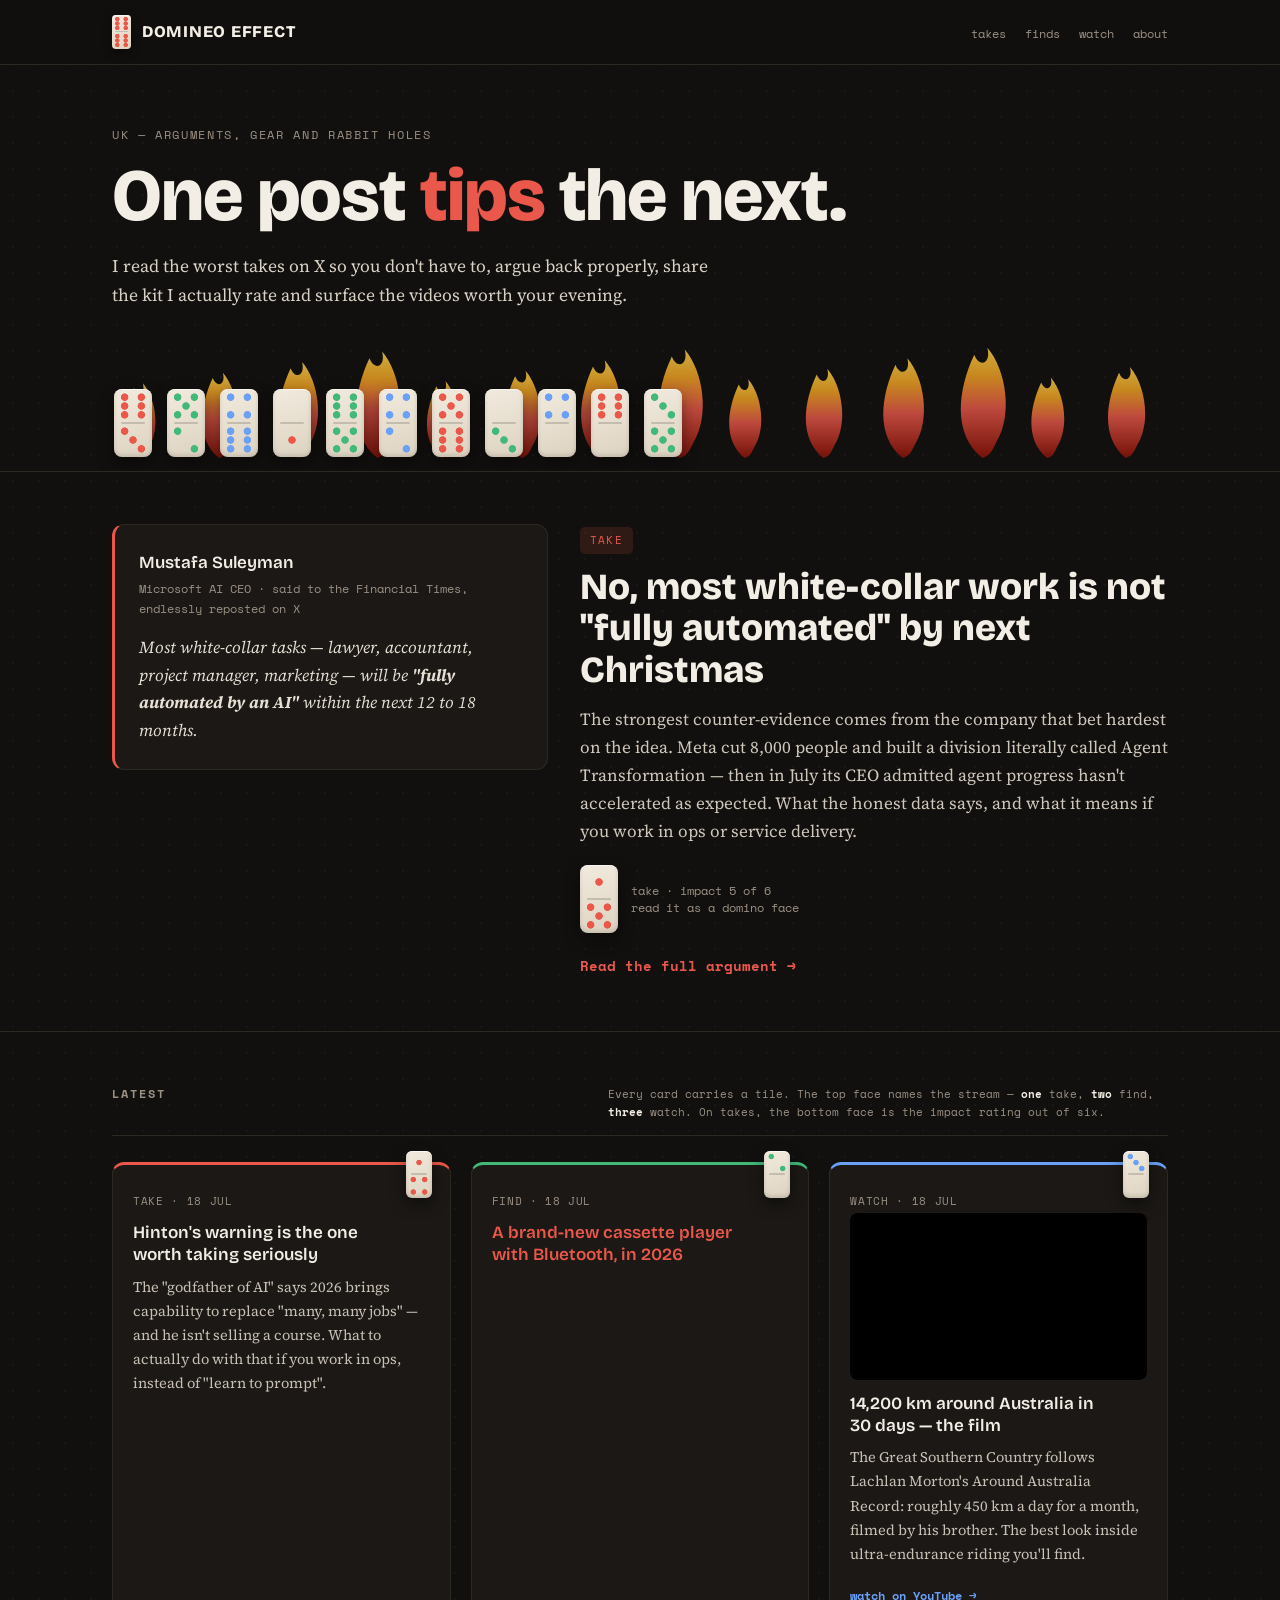
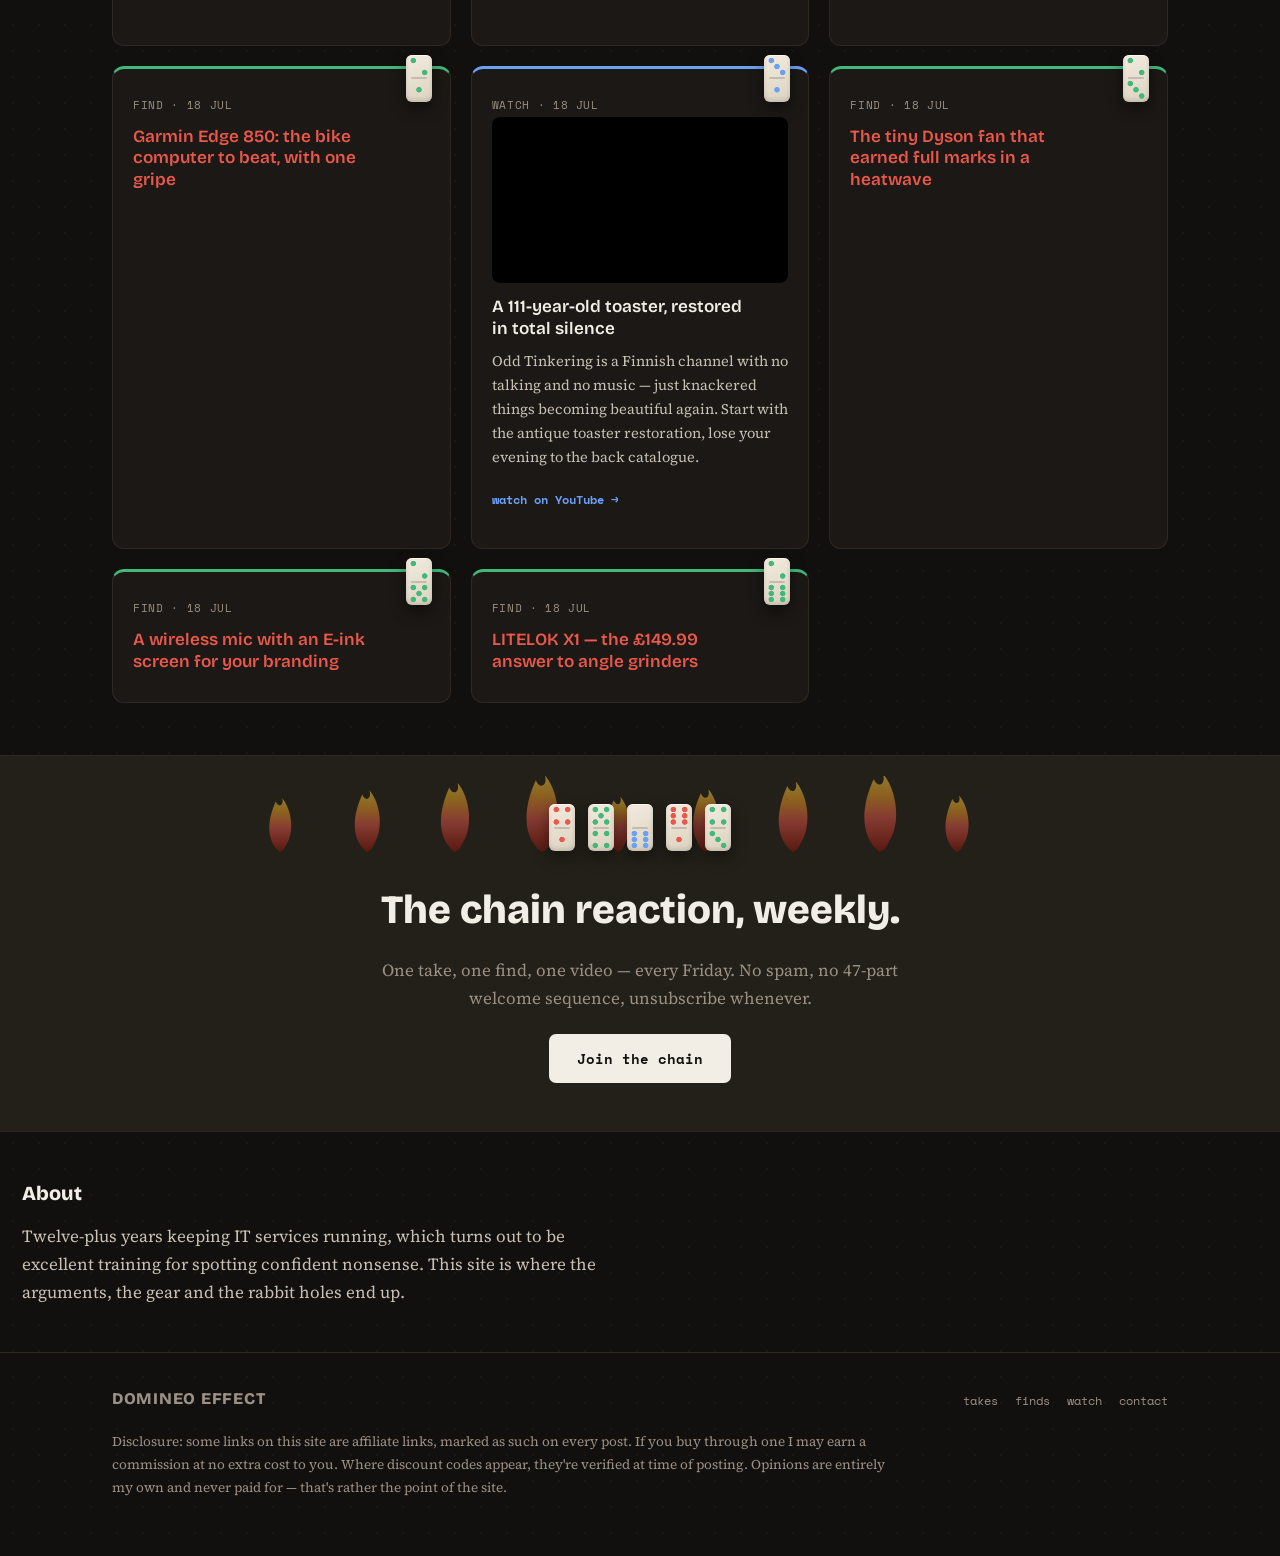
==== commit 7e21be4e: "Remove 'Dom.' from about section paragraph" ====
--- a/index.html
+++ b/index.html
@@ -155,7 +155,7 @@
 <section class="about" id="about">
   <div class="wrap">
     <h3>About</h3>
-    <p>Dom. Twelve-plus years keeping IT services running, which turns out to be excellent training for spotting confident nonsense. This site is where the arguments, the gear and the rabbit holes end up.</p>
+    <p>Twelve-plus years keeping IT services running, which turns out to be excellent training for spotting confident nonsense. This site is where the arguments, the gear and the rabbit holes end up.</p>
   </div>
 </section>
 
